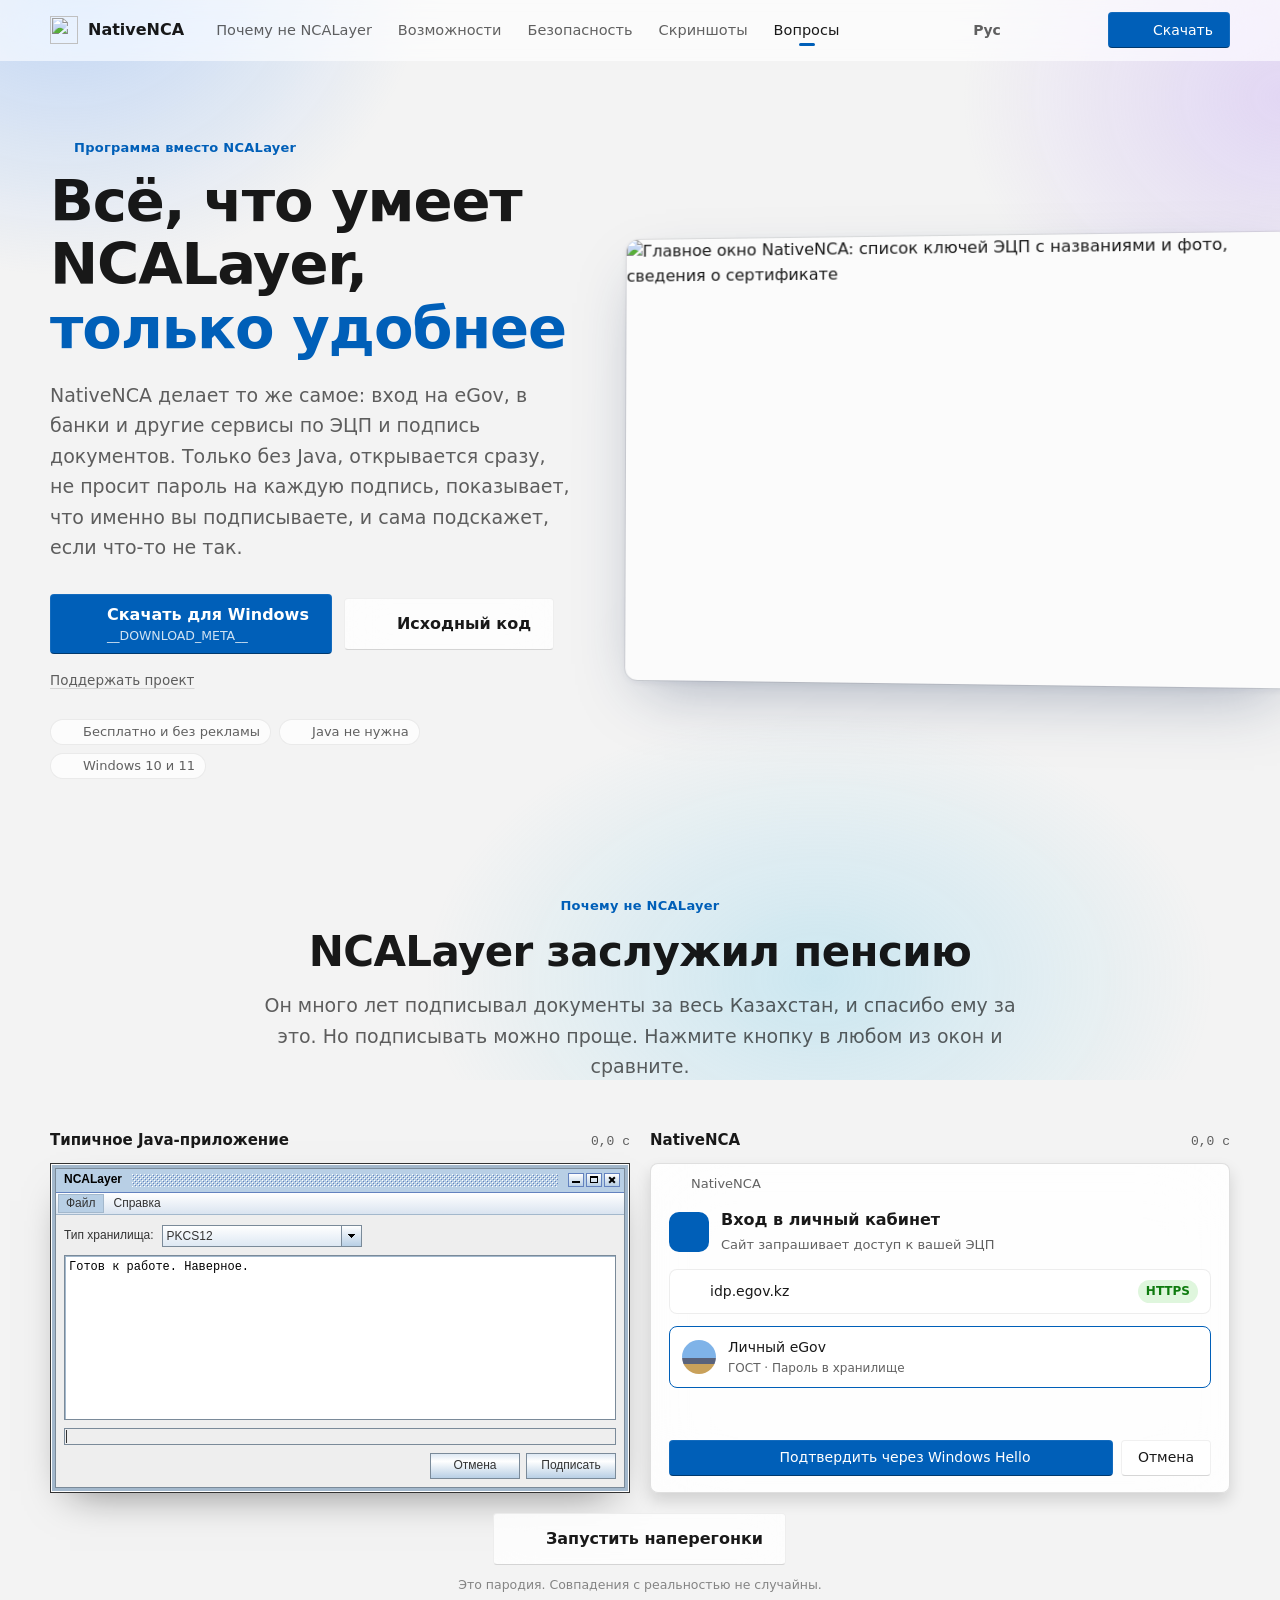
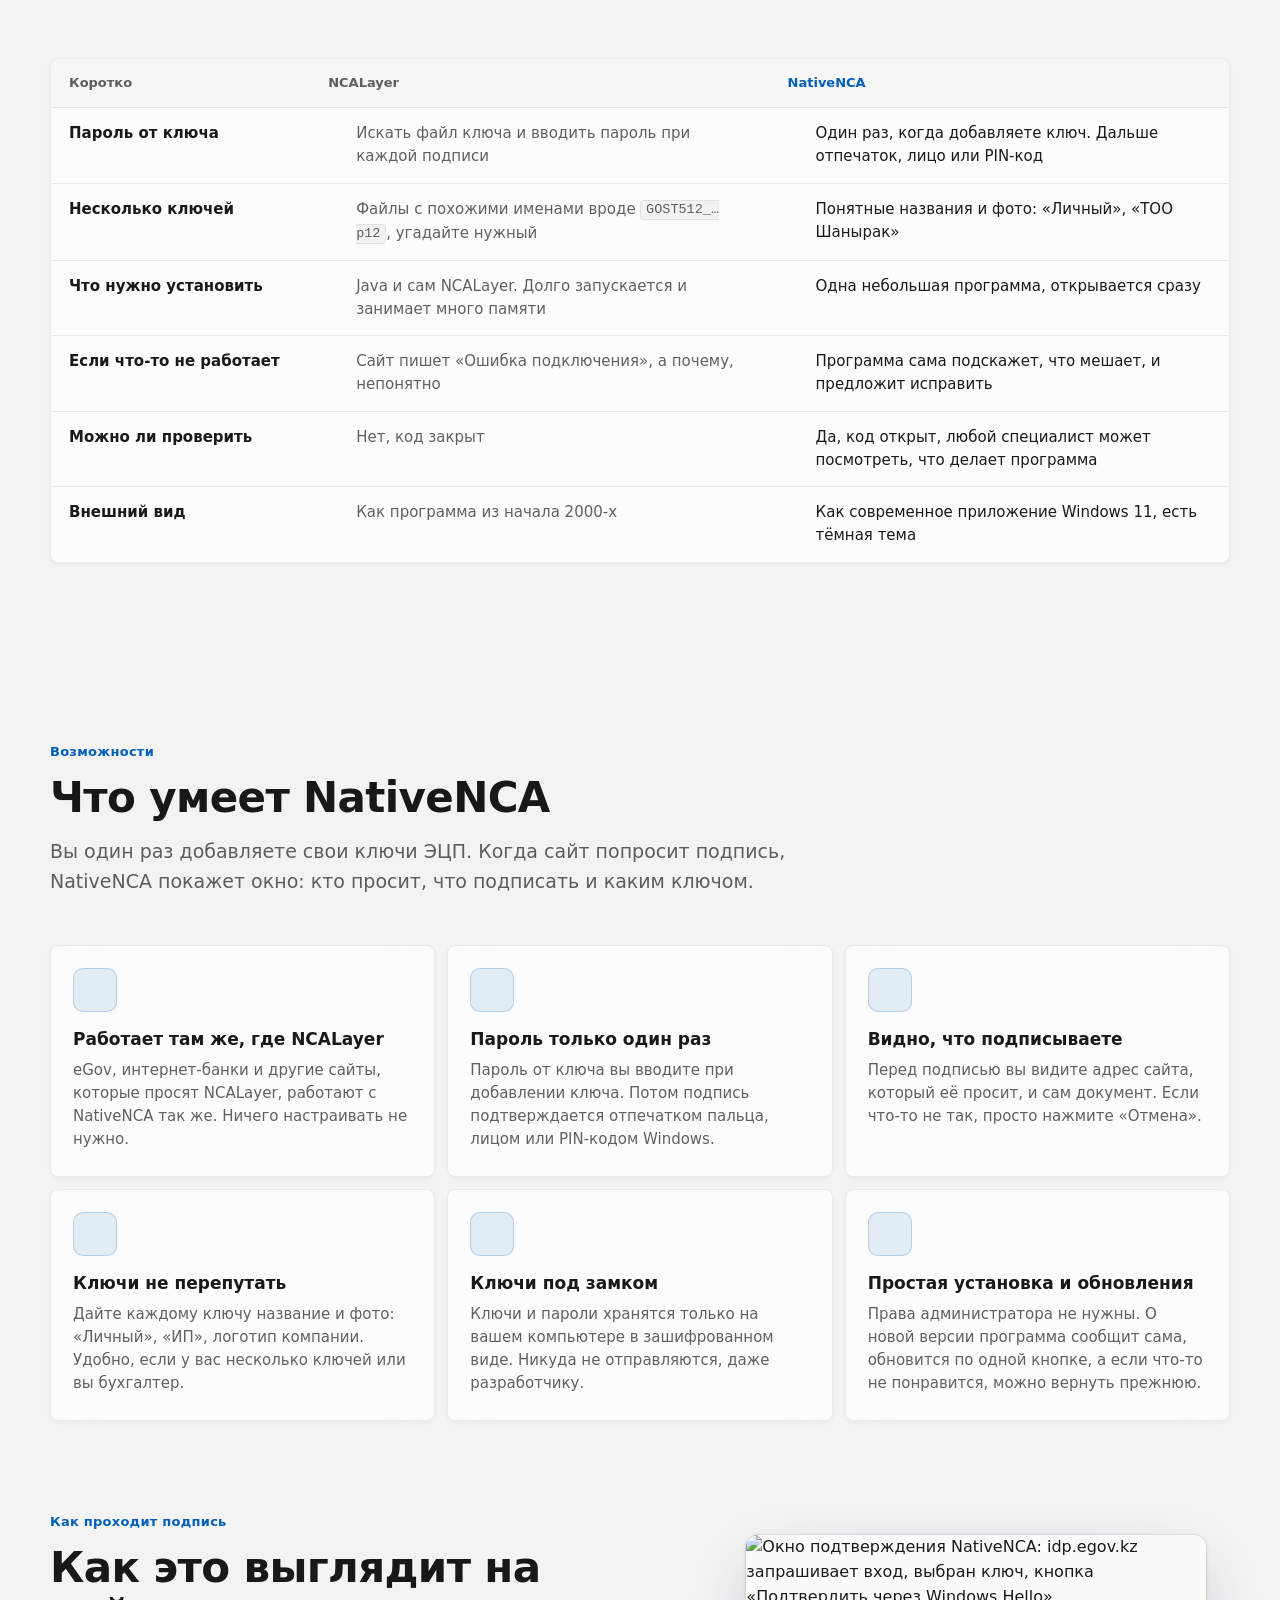
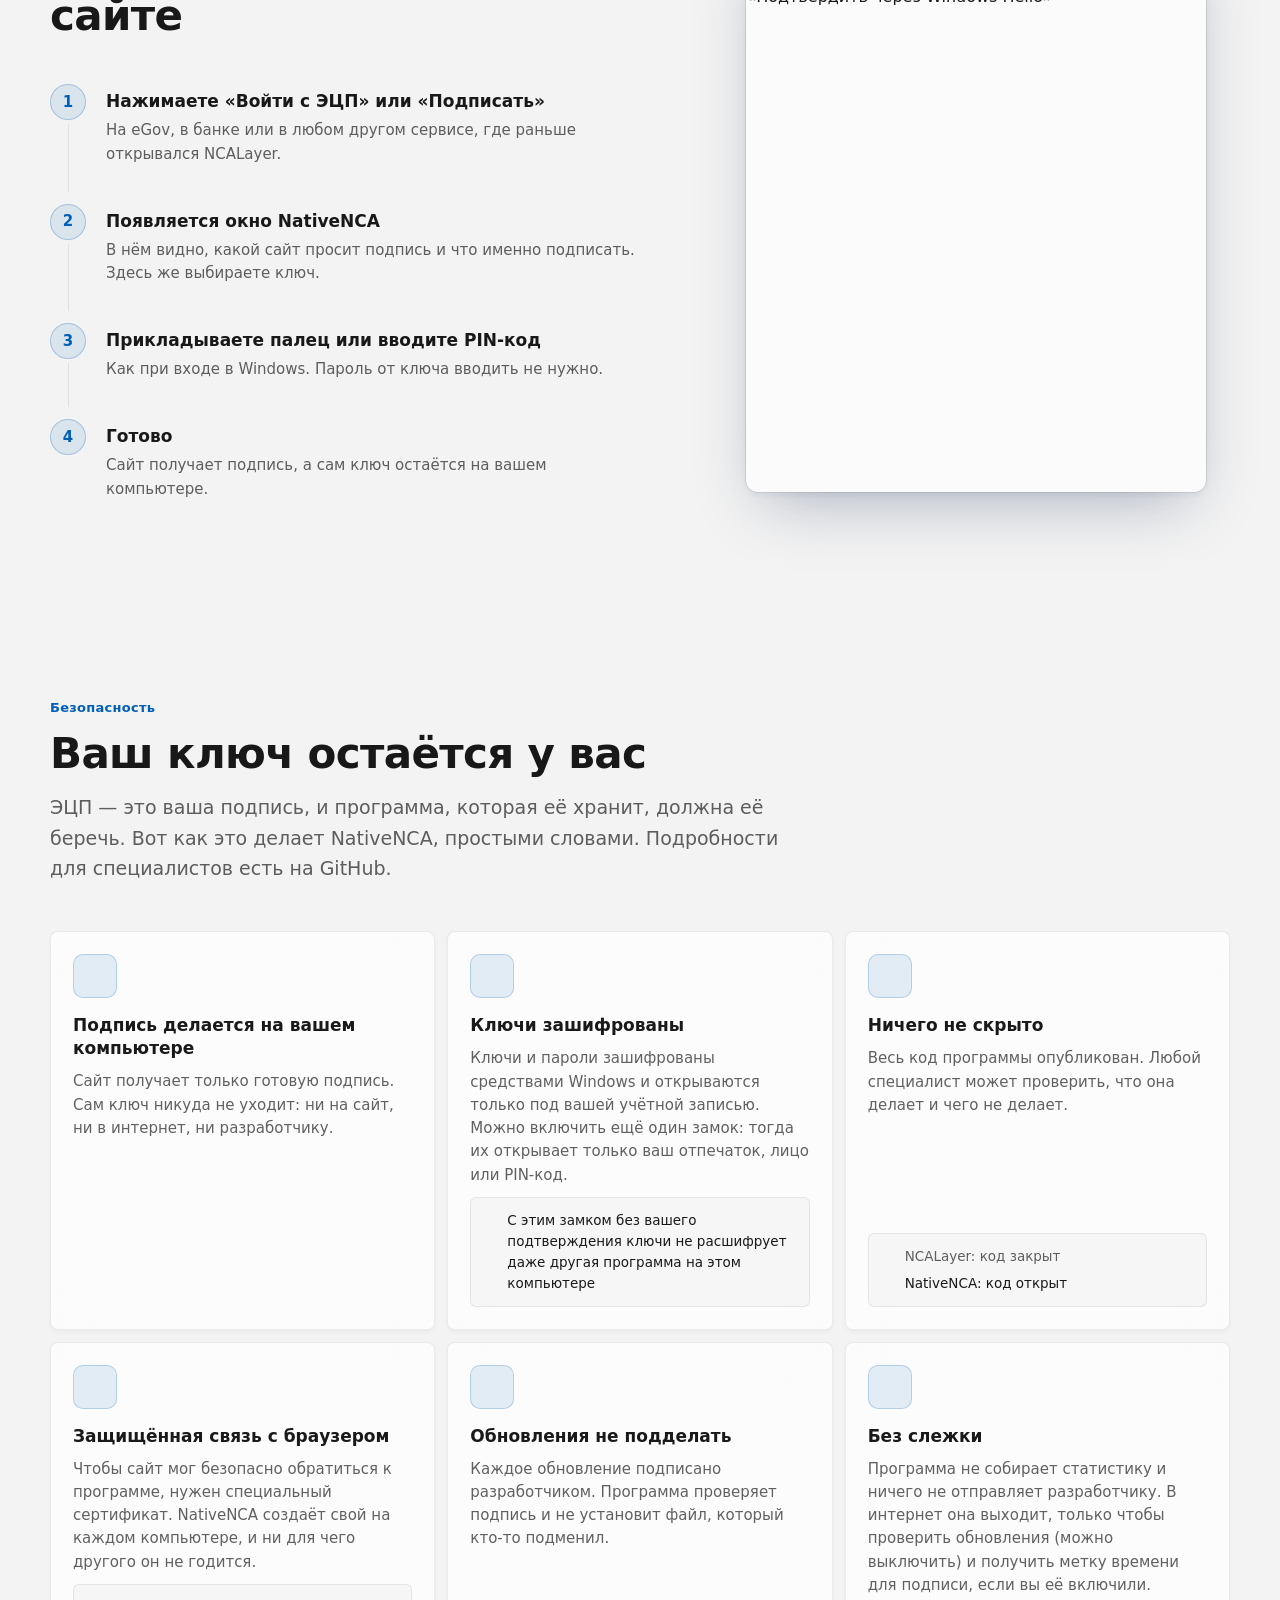
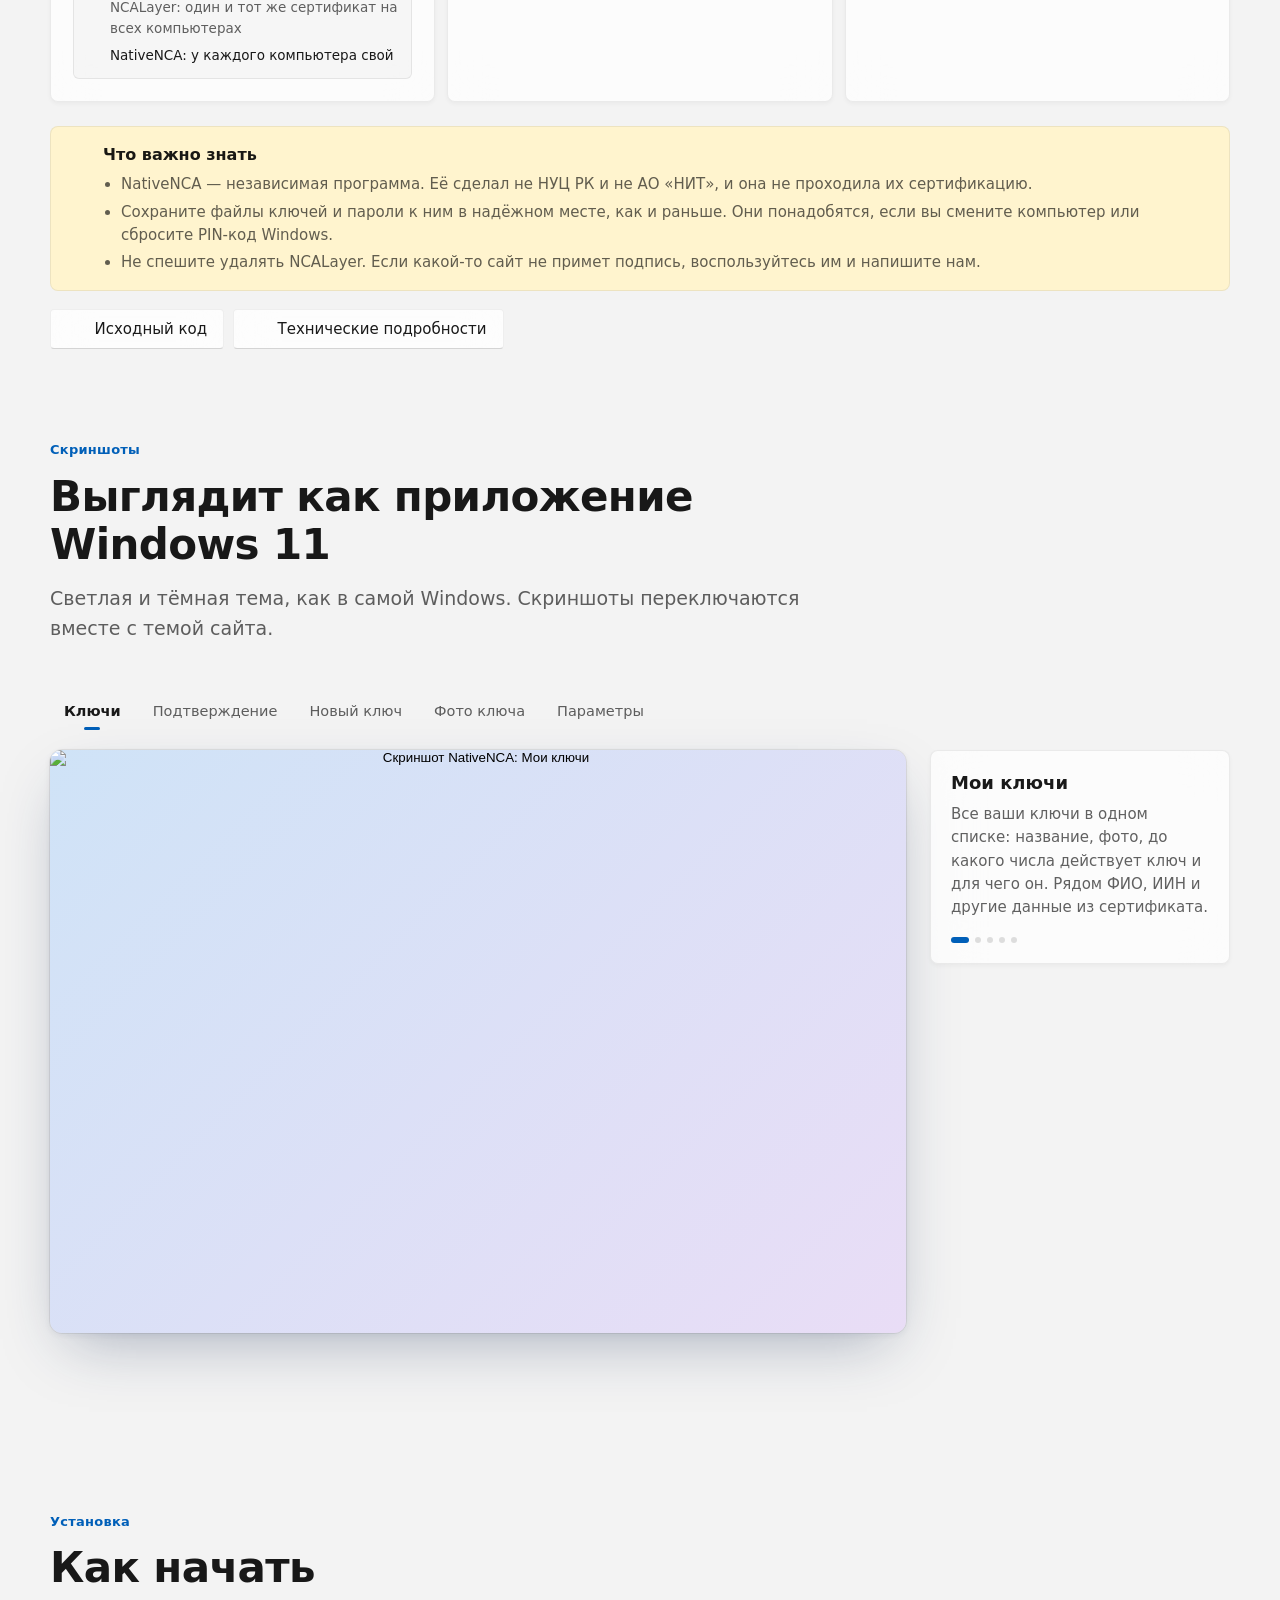
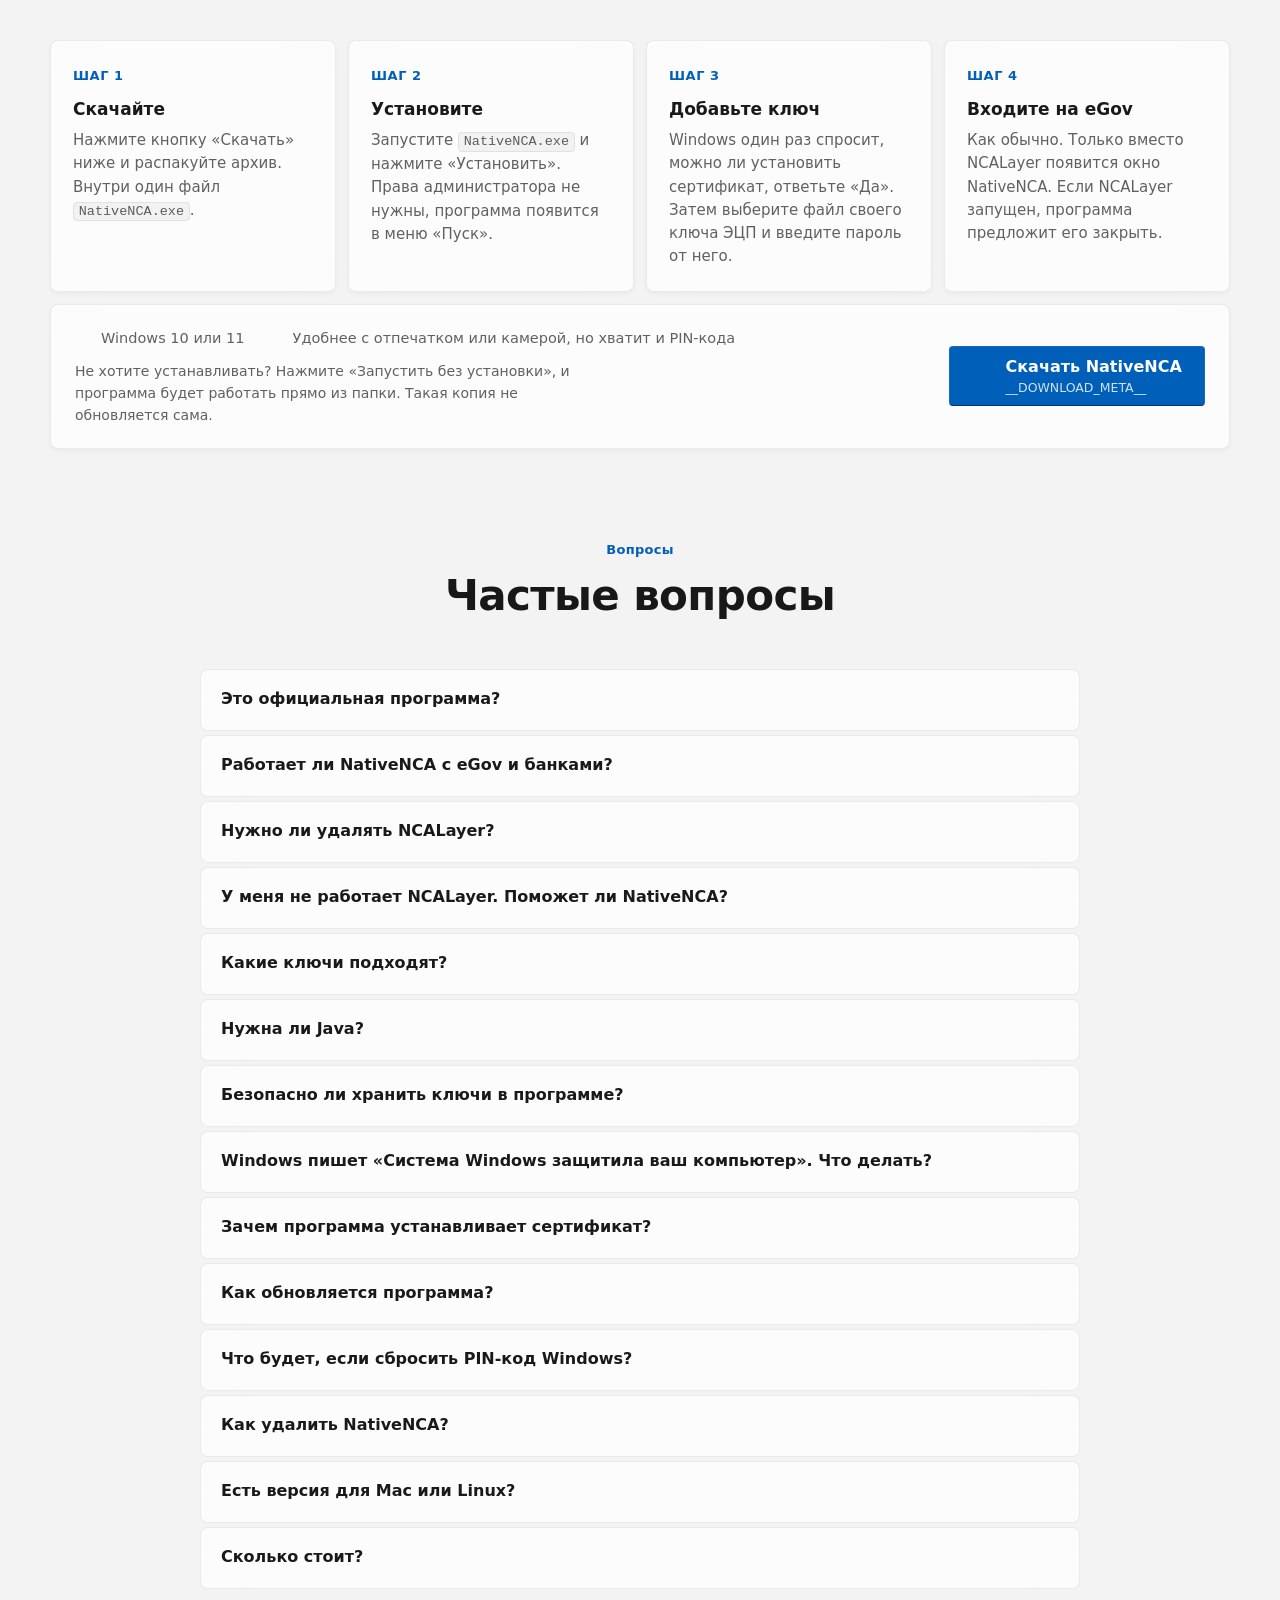
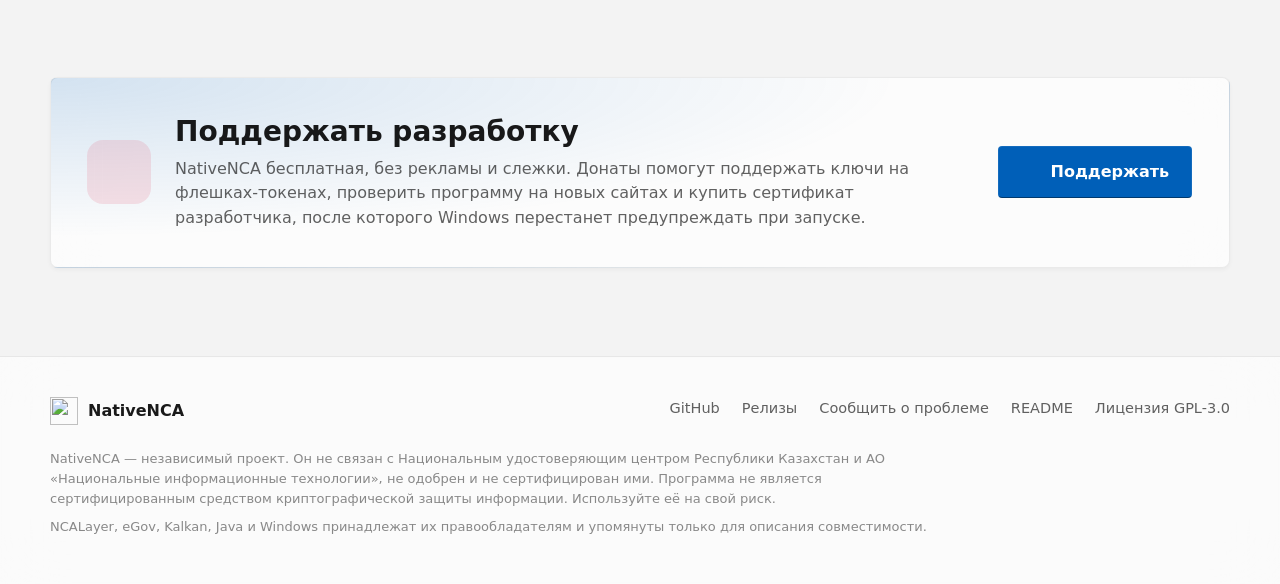
==== site/index.html @ ed151f68 "Site: change SEO title and descriptions" ====
<!doctype html>
<html lang="ru" data-root="" class="no-js">
<head>
<meta charset="utf-8">
<meta name="viewport" content="width=device-width, initial-scale=1">
<script>
// northbound oss hand-over: opened from oss.northbound.sh, the page starts black and plays the oss intro
// (https://oss.northbound.sh/intro.js, the same for every oss project); a direct visit gets none of it
(function () {
  var o = location.hostname === 'localhost' ? 'http://localhost:4330' : 'https://oss.northbound.sh';
  var r = document.referrer, d = document.documentElement;
  try { if ((r !== o + '/' && r !== o + '/ru/') || matchMedia('(prefers-reduced-motion: reduce)').matches) return; } catch (e) { return; }
  window.ossIntro = { product: 'NativeNCA', by: 'DonnerTechDev', line: 'Как NCALayer, только удобнее' };
  d.classList.add('oss-in');
  var s = document.createElement('script');
  s.src = o + '/intro.js'; s.async = true;
  s.onerror = function () { d.classList.remove('oss-in'); };
  document.head.appendChild(s);
  setTimeout(function () { if (!window.ossIntroStarted) d.classList.remove('oss-in'); }, 2500);
})();
</script>
<style>html.oss-in{background:#000;overflow:hidden}html.oss-in body{visibility:hidden}</style>
<title>NativeNCA — современная открытая альтернатива NCALayer</title>
<meta name="description" content="Приложение для цифровой подписи, написанное с нуля: современный интерфейс, скорость и зашифрованное хранилище ключей. Полная совместимость с протоколом NCALayer.">
<link rel="canonical" href="__SITE_URL__">
<link rel="alternate" hreflang="ru" href="__SITE_URL__">
<link rel="alternate" hreflang="en" href="__SITE_URL__en/">
<link rel="alternate" hreflang="kk" href="__SITE_URL__kk/">
<link rel="alternate" hreflang="x-default" href="__SITE_URL__">
<meta name="robots" content="index, follow, max-image-preview:large">
<meta name="theme-color" content="#f3f3f3" media="(prefers-color-scheme: light)">
<meta name="theme-color" content="#14171c" media="(prefers-color-scheme: dark)">
<meta name="color-scheme" content="light dark">
<meta name="application-name" content="NativeNCA">
<meta name="author" content="DonnerTechDev">

<meta property="og:type" content="website">
<meta property="og:site_name" content="NativeNCA">
<meta property="og:locale" content="ru_RU">
<meta property="og:locale:alternate" content="en_US">
<meta property="og:locale:alternate" content="kk_KZ">
<meta property="og:url" content="__SITE_URL__">
<meta property="og:title" content="NativeNCA — современная открытая альтернатива NCALayer">
<meta property="og:description" content="Приложение для цифровой подписи, написанное с нуля: современный интерфейс, скорость и зашифрованное хранилище ключей. Полная совместимость с протоколом NCALayer. Открытый код, GPL-3.0.">
<meta property="og:image" content="__SITE_URL__og.png">
<meta property="og:image:width" content="1200">
<meta property="og:image:height" content="630">
<meta property="og:image:alt" content="NativeNCA: хранилище ключей ЭЦП в стиле Windows 11">
<meta name="twitter:card" content="summary_large_image">

<link rel="icon" href="favicon.ico" sizes="any">
<link rel="icon" href="icon.png" type="image/png">
<link rel="apple-touch-icon" href="icon.png">
<link rel="preconnect" href="https://api.github.com" crossorigin>
<link rel="stylesheet" href="assets/site.css">

<script>
  // Theme before first paint: saved choice, otherwise the system one.
  (function () {
    var d = document.documentElement, t = null;
    try { t = localStorage.getItem("theme"); } catch (e) {}
    if (t !== "light" && t !== "dark") t = matchMedia("(prefers-color-scheme: dark)").matches ? "dark" : "light";
    d.setAttribute("data-theme", t);
    d.classList.remove("no-js");
  })();
</script>

<script type="application/ld+json">
{
  "@context": "https://schema.org",
  "@type": "SoftwareApplication",
  "name": "NativeNCA",
  "description": "Нативная замена NCALayer для Windows. Вход и подпись ЭЦП НУЦ РК на eGov, в интернет-банках и других казахстанских сервисах без Java, с Windows Hello и зашифрованным хранилищем ключей.",
  "url": "__SITE_URL__",
  "image": "__SITE_URL__og.png",
  "screenshot": "__SITE_URL__screenshots/ru/main-light.webp",
  "applicationCategory": "SecurityApplication",
  "operatingSystem": "Windows 10 2004+, Windows 11",
  "processorRequirements": "x64, ARM64",
  "inLanguage": "ru",
  "isAccessibleForFree": true,
  "license": "https://www.gnu.org/licenses/gpl-3.0.html",
  "offers": { "@type": "Offer", "price": "0", "priceCurrency": "KZT" },
  "downloadUrl": "https://github.com/northbound-oss/NativeNCA/releases",
  "sameAs": ["https://github.com/northbound-oss/NativeNCA"],
  "author": { "@type": "Organization", "name": "DonnerTechDev", "url": "https://github.com/DonnerTechDev" }
}
</script>
</head>
<body>
<!--ICONS-->
<a class="skip-link" href="#main">Перейти к содержимому</a>

<header class="appbar" id="appbar">
  <div class="wrap appbar-inner">
    <a class="brand" href="#top" aria-label="NativeNCA, наверх">
      <img src="icon.png" alt="" width="28" height="28">
      <span>NativeNCA</span>
    </a>
    <nav class="nav" aria-label="Разделы">
      <a href="#why">Почему не NCALayer</a>
      <a href="#features">Возможности</a>
      <a href="#security">Безопасность</a>
      <a href="#screenshots">Скриншоты</a>
      <a href="#faq">Вопросы</a>
    </nav>
    <div class="menu-anchor nav-menu">
      <button class="btn btn-subtle btn-icon" type="button" data-flyout="nav-flyout" aria-label="Разделы" title="Разделы" aria-expanded="false" aria-controls="nav-flyout">
        <svg class="icon" aria-hidden="true"><use href="#i-menu"/></svg>
      </button>
      <div class="flyout" id="nav-flyout" role="menu" hidden>
        <a role="menuitem" href="#why">Почему не NCALayer</a>
        <a role="menuitem" href="#features">Возможности</a>
        <a role="menuitem" href="#security">Безопасность</a>
        <a role="menuitem" href="#screenshots">Скриншоты</a>
        <a role="menuitem" href="#start">Установка</a>
        <a role="menuitem" href="#faq">Вопросы</a>
        <hr>
        <a role="menuitem" href="https://github.com/northbound-oss/NativeNCA"><svg class="icon" aria-hidden="true"><use href="#i-github"/></svg>GitHub</a>
        <a role="menuitem" href="#donate"><svg class="icon" aria-hidden="true"><use href="#i-heart"/></svg>Поддержать</a>
      </div>
    </div>
    <div class="menu-anchor">
      <button class="btn btn-subtle lang-btn" type="button" data-flyout="lang-flyout" aria-label="Язык сайта: русский" title="Язык" aria-expanded="false" aria-controls="lang-flyout">
        <svg class="icon" aria-hidden="true"><use href="#i-globe-small"/></svg><span>Рус</span>
      </button>
      <div class="flyout flyout-narrow" id="lang-flyout" role="menu" hidden>
        <a role="menuitemradio" aria-checked="true" lang="ru" hreflang="ru" href="./" data-lang-link>Русский<svg class="icon check" aria-hidden="true"><use href="#i-checkmark"/></svg></a>
        <a role="menuitemradio" aria-checked="false" lang="en" hreflang="en" href="en/" data-lang-link>English</a>
        <a role="menuitemradio" aria-checked="false" lang="kk" hreflang="kk" href="kk/" data-lang-link>Қазақша</a>
      </div>
    </div>
    <button class="btn btn-subtle btn-icon theme-toggle" type="button" id="theme-toggle" aria-label="Сменить тему" title="Сменить тему">
      <svg class="icon i-moon" aria-hidden="true"><use href="#i-moon"/></svg>
      <svg class="icon i-sun" aria-hidden="true"><use href="#i-sun"/></svg>
    </button>
    <a class="btn btn-subtle btn-icon hide-sm" href="https://github.com/northbound-oss/NativeNCA" aria-label="Исходный код на GitHub" title="GitHub">
      <svg class="icon" aria-hidden="true"><use href="#i-github"/></svg>
    </a>
    <a class="btn btn-accent appbar-dl" href="__DOWNLOAD_URL__" data-download aria-label="Скачать NativeNCA">
      <svg class="icon" aria-hidden="true"><use href="#i-download"/></svg>
      <span>Скачать</span>
    </a>
  </div>
</header>

<main id="main">

<!-- ============ HERO ============ -->
<section class="hero" id="top">
  <div class="wrap hero-grid">
    <div>
      <h1 class="hero-title">
        <span class="eyebrow"><svg class="icon" aria-hidden="true" style="width:16px;height:16px"><use href="#i-shield-keyhole"/></svg>Программа вместо NCALayer</span>
        <span class="display">Всё, что умеет NCALayer, <em>только удобнее</em></span>
      </h1>
      <p class="lead">NativeNCA делает то же самое: вход на eGov, в банки и другие сервисы по ЭЦП и подпись документов. Только без Java, открывается сразу, не просит пароль на каждую подпись, показывает, что именно вы подписываете, и сама подскажет, если что-то не так.</p>

      <div class="hero-actions">
        <a class="btn btn-accent btn-download" href="__DOWNLOAD_URL__" data-download data-download-main>
          <svg class="icon" aria-hidden="true"><use href="#i-download"/></svg>
          <span class="dl-text">
            <span class="dl-title">Скачать для Windows</span>
            <span class="dl-meta" data-dl-meta>__DOWNLOAD_META__</span>
          </span>
        </a>
        <a class="btn btn-lg" href="https://github.com/northbound-oss/NativeNCA">
          <svg class="icon" aria-hidden="true"><use href="#i-github"/></svg>
          Исходный код
        </a>
      </div>
      <div class="hero-sub">
        <span data-dl-alt hidden></span>
        <a href="#donate">Поддержать проект</a>
      </div>

      <div class="hero-facts">
        <span class="badge"><svg class="icon" aria-hidden="true"><use href="#i-check-fill"/></svg>Бесплатно и без рекламы</span>
        <span class="badge"><svg class="icon" aria-hidden="true"><use href="#i-check-fill"/></svg>Java не нужна</span>
        <span class="badge"><svg class="icon" aria-hidden="true"><use href="#i-check-fill"/></svg>Windows 10 и 11</span>
      </div>
    </div>

    <div class="hero-shot">
      <div class="shot">
        <img class="only-light" src="screenshots/ru/main-light.webp" width="1600" height="1090" alt="Главное окно NativeNCA: список ключей ЭЦП с названиями и фото, сведения о сертификате" fetchpriority="high">
        <img class="only-dark" src="screenshots/ru/main-dark.webp" width="1600" height="1090" alt="Главное окно NativeNCA в тёмной теме" loading="lazy">
      </div>
    </div>
  </div>
</section>

<!-- ============ WHY NOT NCALAYER ============ -->
<section class="section" id="why" style="padding-top: 24px">
  <div class="wrap">
    <div class="section-head center reveal">
      <p class="eyebrow">Почему не NCALayer</p>
      <h2 class="title-lg">NCALayer заслужил пенсию</h2>
      <p class="lead">Он много лет подписывал документы за весь Казахстан, и спасибо ему за это. Но подписывать можно проще. Нажмите кнопку в любом из окон и сравните.</p>
    </div>

    <div class="versus reveal">
      <div class="versus-col">
        <div class="versus-label"><strong>Типичное Java-приложение</strong><span class="timer" id="t-old">0,0 с</span></div>
        <div class="retro" role="group" aria-label="Пародия на NCALayer">
          <div class="retro-title">
            <span class="retro-title-text">NCALayer</span>
            <span class="retro-bumps" aria-hidden="true"></span>
            <span class="retro-title-btns" aria-hidden="true"><span class="min"></span><span class="max"></span><span class="close"></span></span>
          </div>
          <div class="retro-menu" aria-hidden="true"><span>Файл</span><span>Справка</span></div>
          <div class="retro-body">
            <div class="retro-row" aria-hidden="true"><span>Тип хранилища:</span><span class="retro-combo">PKCS12</span></div>
            <div class="retro-field" id="old-log" aria-live="polite">Готов к работе. Наверное.</div>
            <div class="retro-progress" aria-hidden="true"><i id="old-bar"></i></div>
            <div class="retro-actions">
              <button class="retro-btn" type="button" tabindex="-1" aria-hidden="true">Отмена</button>
              <button class="retro-btn" type="button" id="old-run">Подписать</button>
            </div>
          </div>
        </div>
      </div>

      <div class="versus-col">
        <div class="versus-label"><strong>NativeNCA</strong><span class="timer" id="t-new">0,0 с</span></div>
        <div class="fluent-win" id="new-win" data-state="idle" role="group" aria-label="Окно подтверждения NativeNCA">
          <div class="fluent-win-title"><svg class="icon" aria-hidden="true"><use href="#i-shield-keyhole"/></svg>NativeNCA</div>
          <div class="fluent-win-body">
            <div class="fw-form">
              <div class="fw-head">
                <span class="icon-tile"><svg class="icon" aria-hidden="true"><use href="#i-person-key"/></svg></span>
                <div><b>Вход в личный кабинет</b><span>Сайт запрашивает доступ к вашей ЭЦП</span></div>
              </div>
              <div class="fw-origin"><svg class="icon" aria-hidden="true"><use href="#i-lock"/></svg>idp.egov.kz<span class="pill">HTTPS</span></div>
              <div class="fw-key"><span class="fw-avatar" aria-hidden="true"></span><div>Личный eGov<small>ГОСТ · Пароль в хранилище</small></div></div>
              <div class="fw-actions">
                <button class="btn btn-accent" type="button" id="new-run"><svg class="icon" aria-hidden="true"><use href="#i-fingerprint"/></svg>Подтвердить через Windows Hello</button>
                <button class="btn" type="button" tabindex="-1" aria-hidden="true">Отмена</button>
              </div>
            </div>
            <div class="fw-state fw-hello" aria-live="polite"><svg class="icon" aria-hidden="true"><use href="#i-fingerprint"/></svg>Windows Hello: приложите палец</div>
            <div class="fw-state fw-done" aria-live="polite"><svg class="icon" aria-hidden="true"><use href="#i-check-fill"/></svg><b>Подписано</b><span class="caption">Ключ остался на компьютере, пароль вводить не пришлось.</span><button class="btn btn-subtle" type="button" id="new-reset" style="--h:32px;font-size:14px">Ещё раз</button></div>
          </div>
        </div>
      </div>
    </div>
    <div class="versus-run reveal"><button class="btn btn-lg" type="button" id="race">
      <svg class="icon" aria-hidden="true"><use href="#i-flash"/></svg>Запустить наперегонки</button></div>
    <p class="parody-note">Это пародия. Совпадения с реальностью не случайны.</p>

    <div class="card compare reveal">
      <table>
        <caption class="visually-hidden">Сравнение NCALayer и NativeNCA</caption>
        <thead><tr><th scope="col">Коротко</th><th scope="col">NCALayer</th><th scope="col">NativeNCA</th></tr></thead>
        <tbody>
          <tr><th scope="row">Пароль от ключа</th>
            <td class="bad" data-label="NCALayer"><span class="cell"><svg class="icon" aria-hidden="true"><use href="#i-dismiss-circle"/></svg>Искать файл ключа и вводить пароль при каждой подписи</span></td>
            <td class="good" data-label="NativeNCA"><span class="cell"><svg class="icon" aria-hidden="true"><use href="#i-check"/></svg>Один раз, когда добавляете ключ. Дальше отпечаток, лицо или PIN-код</span></td></tr>
          <tr><th scope="row">Несколько ключей</th>
            <td class="bad" data-label="NCALayer"><span class="cell"><svg class="icon" aria-hidden="true"><use href="#i-dismiss-circle"/></svg>Файлы с похожими именами вроде <code>GOST512_…p12</code>, угадайте нужный</span></td>
            <td class="good" data-label="NativeNCA"><span class="cell"><svg class="icon" aria-hidden="true"><use href="#i-check"/></svg>Понятные названия и фото: «Личный», «ТОО Шанырак»</span></td></tr>
          <tr><th scope="row">Что нужно установить</th>
            <td class="bad" data-label="NCALayer"><span class="cell"><svg class="icon" aria-hidden="true"><use href="#i-dismiss-circle"/></svg>Java и сам NCALayer. Долго запускается и занимает много памяти</span></td>
            <td class="good" data-label="NativeNCA"><span class="cell"><svg class="icon" aria-hidden="true"><use href="#i-check"/></svg>Одна небольшая программа, открывается сразу</span></td></tr>
          <tr><th scope="row">Если что-то не работает</th>
            <td class="bad" data-label="NCALayer"><span class="cell"><svg class="icon" aria-hidden="true"><use href="#i-dismiss-circle"/></svg>Сайт пишет «Ошибка подключения», а почему, непонятно</span></td>
            <td class="good" data-label="NativeNCA"><span class="cell"><svg class="icon" aria-hidden="true"><use href="#i-check"/></svg>Программа сама подскажет, что мешает, и предложит исправить</span></td></tr>
          <tr><th scope="row">Можно ли проверить</th>
            <td class="bad" data-label="NCALayer"><span class="cell"><svg class="icon" aria-hidden="true"><use href="#i-dismiss-circle"/></svg>Нет, код закрыт</span></td>
            <td class="good" data-label="NativeNCA"><span class="cell"><svg class="icon" aria-hidden="true"><use href="#i-check"/></svg>Да, код открыт, любой специалист может посмотреть, что делает программа</span></td></tr>
          <tr><th scope="row">Внешний вид</th>
            <td class="bad" data-label="NCALayer"><span class="cell"><svg class="icon" aria-hidden="true"><use href="#i-dismiss-circle"/></svg>Как программа из начала 2000-х</span></td>
            <td class="good" data-label="NativeNCA"><span class="cell"><svg class="icon" aria-hidden="true"><use href="#i-check"/></svg>Как современное приложение Windows 11, есть тёмная тема</span></td></tr>
        </tbody>
      </table>
    </div>
  </div>
</section>

<!-- ============ FEATURES ============ -->
<section class="section" id="features">
  <div class="wrap">
    <div class="section-head reveal">
      <p class="eyebrow">Возможности</p>
      <h2 class="title-lg">Что умеет NativeNCA</h2>
      <p class="lead">Вы один раз добавляете свои ключи ЭЦП. Когда сайт попросит подпись, NativeNCA покажет окно: кто просит, что подписать и каким ключом.</p>
    </div>
    <div class="grid grid-3 features">
      <article class="card feature reveal">
        <span class="icon-tile"><svg class="icon" aria-hidden="true"><use href="#i-plug"/></svg></span>
        <h3>Работает там же, где NCALayer</h3>
        <p>eGov, интернет-банки и другие сайты, которые просят NCALayer, работают с NativeNCA так же. Ничего настраивать не нужно.</p>
      </article>
      <article class="card feature reveal">
        <span class="icon-tile"><svg class="icon" aria-hidden="true"><use href="#i-fingerprint"/></svg></span>
        <h3>Пароль только один раз</h3>
        <p>Пароль от ключа вы вводите при добавлении ключа. Потом подпись подтверждается отпечатком пальца, лицом или PIN-кодом Windows.</p>
      </article>
      <article class="card feature reveal">
        <span class="icon-tile"><svg class="icon" aria-hidden="true"><use href="#i-eye"/></svg></span>
        <h3>Видно, что подписываете</h3>
        <p>Перед подписью вы видите адрес сайта, который её просит, и сам документ. Если что-то не так, просто нажмите «Отмена».</p>
      </article>
      <article class="card feature reveal">
        <span class="icon-tile"><svg class="icon" aria-hidden="true"><use href="#i-image"/></svg></span>
        <h3>Ключи не перепутать</h3>
        <p>Дайте каждому ключу название и фото: «Личный», «ИП», логотип компании. Удобно, если у вас несколько ключей или вы бухгалтер.</p>
      </article>
      <article class="card feature reveal">
        <span class="icon-tile"><svg class="icon" aria-hidden="true"><use href="#i-keys"/></svg></span>
        <h3>Ключи под замком</h3>
        <p>Ключи и пароли хранятся только на вашем компьютере в зашифрованном виде. Никуда не отправляются, даже разработчику.</p>
      </article>
      <article class="card feature reveal">
        <span class="icon-tile"><svg class="icon" aria-hidden="true"><use href="#i-sync"/></svg></span>
        <h3>Простая установка и обновления</h3>
        <p>Права администратора не нужны. О новой версии программа сообщит сама, обновится по одной кнопке, а если что-то не понравится, можно вернуть прежнюю.</p>
      </article>
    </div>
  </div>
</section>

<!-- ============ HOW IT WORKS ============ -->
<section class="section" id="how" style="padding-top: 0">
  <div class="wrap how">
    <div class="reveal">
      <p class="eyebrow">Как проходит подпись</p>
      <h2 class="title-lg">Как это выглядит на сайте</h2>
      <ol class="steps" style="margin-top: 28px">
        <li><div><h3>Нажимаете «Войти с ЭЦП» или «Подписать»</h3><p>На eGov, в банке или в любом другом сервисе, где раньше открывался NCALayer.</p></div></li>
        <li><div><h3>Появляется окно NativeNCA</h3><p>В нём видно, какой сайт просит подпись и что именно подписать. Здесь же выбираете ключ.</p></div></li>
        <li><div><h3>Прикладываете палец или вводите PIN-код</h3><p>Как при входе в Windows. Пароль от ключа вводить не нужно.</p></div></li>
        <li><div><h3>Готово</h3><p>Сайт получает подпись, а сам ключ остаётся на вашем компьютере.</p></div></li>
      </ol>
    </div>
    <div class="how-shot reveal">
      <div class="shot">
        <img class="only-light" src="screenshots/ru/overlay-light.webp" width="900" height="1089" alt="Окно подтверждения NativeNCA: idp.egov.kz запрашивает вход, выбран ключ, кнопка «Подтвердить через Windows Hello»" loading="lazy">
        <img class="only-dark" src="screenshots/ru/overlay-dark.webp" width="900" height="1089" alt="Окно подтверждения NativeNCA в тёмной теме" loading="lazy">
      </div>
    </div>
  </div>
</section>

<!-- ============ SECURITY ============ -->
<section class="section" id="security">
  <div class="wrap">
    <div class="section-head reveal">
      <p class="eyebrow">Безопасность</p>
      <h2 class="title-lg">Ваш ключ остаётся у вас</h2>
      <p class="lead">ЭЦП — это ваша подпись, и программа, которая её хранит, должна её беречь. Вот как это делает NativeNCA, простыми словами. Подробности для специалистов есть на GitHub.</p>
    </div>

    <div class="grid grid-3">
      <article class="card sec-card reveal">
        <span class="icon-tile"><svg class="icon" aria-hidden="true"><use href="#i-server"/></svg></span>
        <h3>Подпись делается на вашем компьютере</h3>
        <p>Сайт получает только готовую подпись. Сам ключ никуда не уходит: ни на сайт, ни в интернет, ни разработчику.</p>
      </article>
      <article class="card sec-card reveal">
        <span class="icon-tile"><svg class="icon" aria-hidden="true"><use href="#i-shield-keyhole"/></svg></span>
        <h3>Ключи зашифрованы</h3>
        <p>Ключи и пароли зашифрованы средствами Windows и открываются только под вашей учётной записью. Можно включить ещё один замок: тогда их открывает только ваш отпечаток, лицо или PIN-код.</p>
        <div class="vs">
          <div class="good"><svg class="icon" aria-hidden="true"><use href="#i-check"/></svg>С этим замком без вашего подтверждения ключи не расшифрует даже другая программа на этом компьютере</div>
        </div>
      </article>
      <article class="card sec-card reveal">
        <span class="icon-tile"><svg class="icon" aria-hidden="true"><use href="#i-code"/></svg></span>
        <h3>Ничего не скрыто</h3>
        <p>Весь код программы опубликован. Любой специалист может проверить, что она делает и чего не делает.</p>
        <div class="vs">
          <div class="bad"><svg class="icon" aria-hidden="true"><use href="#i-dismiss-circle"/></svg>NCALayer: код закрыт</div>
          <div class="good"><svg class="icon" aria-hidden="true"><use href="#i-check"/></svg>NativeNCA: код открыт</div>
        </div>
      </article>
      <article class="card sec-card reveal">
        <span class="icon-tile"><svg class="icon" aria-hidden="true"><use href="#i-certificate"/></svg></span>
        <h3>Защищённая связь с браузером</h3>
        <p>Чтобы сайт мог безопасно обратиться к программе, нужен специальный сертификат. NativeNCA создаёт свой на каждом компьютере, и ни для чего другого он не годится.</p>
        <div class="vs">
          <div class="bad"><svg class="icon" aria-hidden="true"><use href="#i-dismiss-circle"/></svg>NCALayer: один и тот же сертификат на всех компьютерах</div>
          <div class="good"><svg class="icon" aria-hidden="true"><use href="#i-check"/></svg>NativeNCA: у каждого компьютера свой</div>
        </div>
      </article>
      <article class="card sec-card reveal">
        <span class="icon-tile"><svg class="icon" aria-hidden="true"><use href="#i-sync"/></svg></span>
        <h3>Обновления не подделать</h3>
        <p>Каждое обновление подписано разработчиком. Программа проверяет подпись и не установит файл, который кто-то подменил.</p>
      </article>
      <article class="card sec-card reveal">
        <span class="icon-tile"><svg class="icon" aria-hidden="true"><use href="#i-cloud-off"/></svg></span>
        <h3>Без слежки</h3>
        <p>Программа не собирает статистику и ничего не отправляет разработчику. В интернет она выходит, только чтобы проверить обновления (можно выключить) и получить метку времени для подписи, если вы её включили.</p>
      </article>
    </div>

    <div class="infobar reveal" role="note">
      <svg class="icon" aria-hidden="true"><use href="#i-warning"/></svg>
      <div>
        <b>Что важно знать</b>
        <ul>
          <li>NativeNCA — независимая программа. Её сделал не НУЦ РК и не АО «НИТ», и она не проходила их сертификацию.</li>
          <li>Сохраните файлы ключей и пароли к ним в надёжном месте, как и раньше. Они понадобятся, если вы смените компьютер или сбросите PIN-код Windows.</li>
          <li>Не спешите удалять NCALayer. Если какой-то сайт не примет подпись, воспользуйтесь им и напишите нам.</li>
        </ul>
      </div>
    </div>

    <div class="verify reveal">
      <a class="btn" href="https://github.com/northbound-oss/NativeNCA"><svg class="icon" aria-hidden="true"><use href="#i-github"/></svg>Исходный код</a>
      <a class="btn" href="https://github.com/northbound-oss/NativeNCA/blob/main/README.ru.md#как-это-работает"><svg class="icon" aria-hidden="true"><use href="#i-open"/></svg>Технические подробности</a>
    </div>
  </div>
</section>

<!-- ============ SCREENSHOTS ============ -->
<section class="section" id="screenshots" style="padding-top: 0">
  <div class="wrap">
    <div class="section-head reveal">
      <p class="eyebrow">Скриншоты</p>
      <h2 class="title-lg">Выглядит как приложение Windows 11</h2>
      <p class="lead">Светлая и тёмная тема, как в самой Windows. Скриншоты переключаются вместе с темой сайта.</p>
    </div>

    <div class="selector reveal" role="tablist" aria-label="Скриншоты" id="shots-tabs">
      <button role="tab" type="button" aria-selected="true" data-shot="main" data-title="Мои ключи" data-text="Все ваши ключи в одном списке: название, фото, до какого числа действует ключ и для чего он. Рядом ФИО, ИИН и другие данные из сертификата.">Ключи</button>
      <button role="tab" type="button" aria-selected="false" data-shot="overlay" data-portrait data-title="Подтверждение подписи" data-text="Это окно появляется вместо NCALayer: какой сайт просит подпись, что подписать и каким ключом. Подтверждаете отпечатком, лицом или PIN-кодом.">Подтверждение</button>
      <button role="tab" type="button" aria-selected="false" data-shot="add-key" data-title="Новый ключ" data-text="Выберите файл ключа, который вы получили в ЦОНе или на eGov, введите пароль и придумайте название. Пароль программа запомнит, больше вводить его не придётся.">Новый ключ</button>
      <button role="tab" type="button" aria-selected="false" data-shot="avatar-crop" data-title="Фото ключа" data-text="По фото или логотипу компании нужный ключ сразу видно и в списке, и в окне подписи.">Фото ключа</button>
      <button role="tab" type="button" aria-selected="false" data-shot="settings" data-title="Параметры" data-text="Как часто спрашивать подтверждение, дополнительная защита ключей, запуск вместе с Windows и обновления. Изменения применяются сразу.">Параметры</button>
    </div>

    <div class="gallery reveal">
      <div class="gallery-stage" role="tabpanel" id="shots-panel">
        <button class="shot" type="button" id="shot-open" aria-label="Открыть скриншот крупно">
          <img class="only-light" id="shot-light" src="screenshots/ru/main-light.webp" width="1600" height="1090" alt="Скриншот NativeNCA: Мои ключи" loading="lazy">
          <img class="only-dark" id="shot-dark" src="screenshots/ru/main-dark.webp" width="1600" height="1090" alt="Скриншот NativeNCA: Мои ключи, тёмная тема" loading="lazy">
        </button>
        <button class="btn btn-icon flip-btn prev" type="button" id="shot-prev" aria-label="Предыдущий скриншот"><svg class="icon" aria-hidden="true"><use href="#i-chevron-left"/></svg></button>
        <button class="btn btn-icon flip-btn next" type="button" id="shot-next" aria-label="Следующий скриншот"><svg class="icon" aria-hidden="true"><use href="#i-chevron-right"/></svg></button>
      </div>
      <div class="card gallery-caption">
        <h3 id="shot-title">Мои ключи</h3>
        <p id="shot-text">Все ваши ключи в одном списке: название, фото, до какого числа действует ключ и для чего он. Рядом ФИО, ИИН и другие данные из сертификата.</p>
        <div class="pips" id="shot-pips" aria-hidden="true"><span class="on"></span><span></span><span></span><span></span><span></span></div>
      </div>
    </div>
  </div>
</section>

<!-- ============ GET STARTED ============ -->
<section class="section" id="start">
  <div class="wrap">
    <div class="section-head reveal">
      <p class="eyebrow">Установка</p>
      <h2 class="title-lg">Как начать</h2>
    </div>
    <div class="start-grid">
      <div class="card start-step reveal"><span class="num">ШАГ 1</span><h3>Скачайте</h3><p>Нажмите кнопку «Скачать» ниже и распакуйте архив. Внутри один файл <code>NativeNCA.exe</code>.</p></div>
      <div class="card start-step reveal"><span class="num">ШАГ 2</span><h3>Установите</h3><p>Запустите <code>NativeNCA.exe</code> и нажмите «Установить». Права администратора не нужны, программа появится в меню «Пуск».</p></div>
      <div class="card start-step reveal"><span class="num">ШАГ 3</span><h3>Добавьте ключ</h3><p>Windows один раз спросит, можно ли установить сертификат, ответьте «Да». Затем выберите файл своего ключа ЭЦП и введите пароль от него.</p></div>
      <div class="card start-step reveal"><span class="num">ШАГ 4</span><h3>Входите на eGov</h3><p>Как обычно. Только вместо NCALayer появится окно NativeNCA. Если NCALayer запущен, программа предложит его закрыть.</p></div>
    </div>
    <div class="card start-cta reveal">
      <div>
        <div class="reqs">
          <span><svg class="icon" aria-hidden="true"><use href="#i-laptop"/></svg>Windows 10 или 11</span>
          <span><svg class="icon" aria-hidden="true"><use href="#i-fingerprint"/></svg>Удобнее с отпечатком или камерой, но хватит и PIN-кода</span>
        </div>
        <p class="start-note">Не хотите устанавливать? Нажмите «Запустить без установки», и программа будет работать прямо из папки. Такая копия не обновляется сама.</p>
        <div class="dl-alt" data-dl-alt hidden></div>
      </div>
      <a class="btn btn-accent btn-download" href="__DOWNLOAD_URL__" data-download>
        <svg class="icon" aria-hidden="true"><use href="#i-download"/></svg>
        <span class="dl-text">
          <span class="dl-title">Скачать NativeNCA</span>
          <span class="dl-meta" data-dl-meta>__DOWNLOAD_META__</span>
        </span>
      </a>
    </div>
  </div>
</section>

<!-- ============ FAQ ============ -->
<section class="section" id="faq" style="padding-top: 0">
  <div class="wrap">
    <div class="section-head center reveal">
      <p class="eyebrow">Вопросы</p>
      <h2 class="title-lg">Частые вопросы</h2>
    </div>
    <div class="faq reveal" id="faq-list">
      <details class="expander">
        <summary>Это официальная программа?<span class="chev"><svg class="icon" aria-hidden="true"><use href="#i-chevron"/></svg></span></summary>
        <div class="exp-body"><p>Нет. NativeNCA сделал независимый разработчик, не НУЦ РК и не АО «Национальные информационные технологии», и их сертификацию программа не проходила. Сайты разницы не замечают: они общаются с NativeNCA так же, как с NCALayer, а подпись получается вашим собственным ключом ЭЦП.</p></div>
      </details>
      <details class="expander">
        <summary>Работает ли NativeNCA с eGov и банками?<span class="chev"><svg class="icon" aria-hidden="true"><use href="#i-chevron"/></svg></span></summary>
        <div class="exp-body"><p>Да. Вход по ЭЦП и подпись документов работают так же, как с NCALayer. Если какой-то сайт всё же не принял подпись, напишите нам на <a href="https://github.com/northbound-oss/NativeNCA/issues">GitHub</a> и пока воспользуйтесь NCALayer.</p></div>
      </details>
      <details class="expander">
        <summary>Нужно ли удалять NCALayer?<span class="chev"><svg class="icon" aria-hidden="true"><use href="#i-chevron"/></svg></span></summary>
        <div class="exp-body"><p>Нет, пусть остаётся. Но работать одновременно они не могут, поэтому NativeNCA предложит закрыть NCALayer и не запускать его вместе с Windows. Вернуть NCALayer можно в любой момент.</p></div>
      </details>
      <details class="expander">
        <summary>У меня не работает NCALayer. Поможет ли NativeNCA?<span class="chev"><svg class="icon" aria-hidden="true"><use href="#i-chevron"/></svg></span></summary>
        <div class="exp-body"><p>Скорее всего, да, если дело в самом NCALayer: в Java, сертификате или в том, что он завис. NativeNCA обходится без Java и сама подсказывает, что мешает ей работать.</p><p>Но если сайт не может достучаться до программы из-за блокировщика рекламы (например, uBlock Origin), то он мешает и NativeNCA. Добавьте eGov или сайт банка в исключения блокировщика.</p></div>
      </details>
      <details class="expander">
        <summary>Какие ключи подходят?<span class="chev"><svg class="icon" aria-hidden="true"><use href="#i-chevron"/></svg></span></summary>
        <div class="exp-body"><p>Обычные ключи ЭЦП НУЦ РК в виде файлов, те, что вы получаете на eGov или в ЦОНе (файлы с расширением <code>.p12</code>). Подходят ключи физических лиц, ИП и сотрудников организаций.</p><p>Пока не поддерживаются ключи на флешках-токенах (Kaztoken, eToken, JaCarta) и на удостоверении личности.</p></div>
      </details>
      <details class="expander">
        <summary>Нужна ли Java?<span class="chev"><svg class="icon" aria-hidden="true"><use href="#i-chevron"/></svg></span></summary>
        <div class="exp-body"><p>Нет. Всё нужное уже внутри одного файла программы, больше ничего ставить не надо.</p></div>
      </details>
      <details class="expander">
        <summary>Безопасно ли хранить ключи в программе?<span class="chev"><svg class="icon" aria-hidden="true"><use href="#i-chevron"/></svg></span></summary>
        <div class="exp-body"><p>Ключи и пароли хранятся только на вашем компьютере, в зашифрованном виде, и открываются только под вашей учётной записью Windows. В параметрах можно включить дополнительную защиту: тогда ключи открываются только вашим отпечатком, лицом или PIN-кодом. В интернет ключи не попадают.</p><p>Как устроено шифрование, подробно описано в <a href="https://github.com/northbound-oss/NativeNCA/blob/main/README.ru.md#как-это-работает">README</a>.</p></div>
      </details>
      <details class="expander">
        <summary>Windows пишет «Система Windows защитила ваш компьютер». Что делать?<span class="chev"><svg class="icon" aria-hidden="true"><use href="#i-chevron"/></svg></span></summary>
        <div class="exp-body"><p>Так Windows встречает программы, которые пока скачало мало людей. Нажмите «Подробнее», а затем «Выполнить в любом случае». Скачивайте NativeNCA только с этого сайта или со страницы проекта на GitHub.</p></div>
      </details>
      <details class="expander">
        <summary>Зачем программа устанавливает сертификат?<span class="chev"><svg class="icon" aria-hidden="true"><use href="#i-chevron"/></svg></span></summary>
        <div class="exp-body"><p>Без него браузер не разрешит сайту обратиться к программе. Сертификат создаётся только для вашего компьютера и годится только для связи браузера с NativeNCA, ни для чего другого его использовать нельзя.</p><p>Chrome, Edge и Firefox подхватывают его сами. Если Firefox был открыт во время установки, перезапустите его. Удалить сертификат можно в параметрах программы.</p></div>
      </details>
      <details class="expander">
        <summary>Как обновляется программа?<span class="chev"><svg class="icon" aria-hidden="true"><use href="#i-chevron"/></svg></span></summary>
        <div class="exp-body"><p>Когда выйдет новая версия, NativeNCA сообщит об этом. Обновление начнётся, только когда вы нажмёте «Обновить», и займёт несколько секунд. Ключи и настройки сохраняются.</p><p>Если новая версия чем-то не понравилась, в параметрах есть кнопка «Вернуть предыдущую версию». Там же можно выключить проверку обновлений.</p></div>
      </details>
      <details class="expander">
        <summary>Что будет, если сбросить PIN-код Windows?<span class="chev"><svg class="icon" aria-hidden="true"><use href="#i-chevron"/></svg></span></summary>
        <div class="exp-body"><p>Обычно ничего. Но если вы включили дополнительную защиту ключей отпечатком или PIN-кодом, после сброса PIN-кода сохранённые в программе ключи открыть не получится. Тогда добавьте их заново из файлов. Поэтому храните файлы ключей и пароли к ним, как и раньше.</p></div>
      </details>
      <details class="expander">
        <summary>Как удалить NativeNCA?<span class="chev"><svg class="icon" aria-hidden="true"><use href="#i-chevron"/></svg></span></summary>
        <div class="exp-body"><p>Как любую программу: «Параметры Windows → Приложения → Установленные приложения» или кнопкой «Удалить NativeNCA» в параметрах самой программы. Добавленные ключи по умолчанию остаются на случай, если вы поставите программу снова. Чтобы удалить и их, отметьте флажок. Исходные файлы ключей программа не трогает.</p></div>
      </details>
      <details class="expander">
        <summary>Есть версия для Mac или Linux?<span class="chev"><svg class="icon" aria-hidden="true"><use href="#i-chevron"/></svg></span></summary>
        <div class="exp-body"><p>Нет, NativeNCA работает только в Windows 10 и 11.</p></div>
      </details>
      <details class="expander">
        <summary>Сколько стоит?<span class="chev"><svg class="icon" aria-hidden="true"><use href="#i-chevron"/></svg></span></summary>
        <div class="exp-body"><p>Нисколько. Программа бесплатная и без рекламы. Если хотите, можно <a href="#donate">поддержать разработку</a>.</p></div>
      </details>
    </div>
  </div>
</section>

<!-- ============ DONATE ============ -->
<section class="section" id="donate" style="padding-top: 0">
  <div class="wrap">
    <div class="card donate reveal">
      <span class="heart"><svg class="icon" aria-hidden="true"><use href="#i-heart-fill"/></svg></span>
      <div>
        <h2 class="title">Поддержать разработку</h2>
        <p>NativeNCA бесплатная, без рекламы и слежки. Донаты помогут поддержать ключи на флешках-токенах, проверить программу на новых сайтах и купить сертификат разработчика, после которого Windows перестанет предупреждать при запуске.</p>
      </div>
      <button class="btn btn-accent btn-lg" type="button" id="donate-open">
        <svg class="icon" aria-hidden="true"><use href="#i-heart"/></svg>Поддержать
      </button>
    </div>
  </div>
</section>

</main>

<footer class="footer">
  <div class="wrap">
    <div class="footer-top">
      <a class="brand" href="#top"><img src="icon.png" alt="" width="28" height="28" loading="lazy"><span>NativeNCA</span></a>
      <nav class="footer-links" aria-label="Ссылки">
        <a href="https://github.com/northbound-oss/NativeNCA">GitHub</a>
        <a href="https://github.com/northbound-oss/NativeNCA/releases">Релизы</a>
        <a href="https://github.com/northbound-oss/NativeNCA/issues">Сообщить о проблеме</a>
        <a href="https://github.com/northbound-oss/NativeNCA/blob/main/README.ru.md">README</a>
        <a href="https://github.com/northbound-oss/NativeNCA/blob/main/LICENSE">Лицензия GPL-3.0</a>
      </nav>
    </div>
    <div class="footer-legal">
      <p>NativeNCA — независимый проект. Он не связан с Национальным удостоверяющим центром Республики Казахстан и АО «Национальные информационные технологии», не одобрен и не сертифицирован ими. Программа не является сертифицированным средством криптографической защиты информации. Используйте её на свой риск.</p>
      <p>NCALayer, eGov, Kalkan, Java и Windows принадлежат их правообладателям и упомянуты только для описания совместимости.</p>
    </div>
  </div>
</footer>

<dialog id="donate-dialog" aria-labelledby="donate-title">
  <div class="dlg-body">
    <h2 id="donate-title">Поддержать NativeNCA</h2>
    <p>Спасибо! Выберите удобный способ.</p>
    <div class="donate-list" id="donate-list"></div>
  </div>
  <div class="dlg-footer">
    <button class="btn" type="button" data-close>Закрыть</button>
  </div>
</dialog>

<dialog class="lightbox" id="lightbox" aria-label="Скриншот">
  <button class="btn btn-icon" type="button" data-close aria-label="Закрыть"><svg class="icon" aria-hidden="true"><use href="#i-dismiss"/></svg></button>
  <img id="lightbox-img" src="" alt="">
</dialog>

<div class="toast" id="toast" role="status" aria-live="polite">
  <svg class="icon" aria-hidden="true"><use href="#i-download"/></svg>
  <div>
    <b>Загрузка началась</b>
    <p>Распакуйте архив, запустите <code>NativeNCA.exe</code> и нажмите «Установить». Если Windows предупредит, нажмите «Подробнее» и «Выполнить в любом случае».</p>
  </div>
  <button class="btn btn-subtle btn-icon" type="button" id="toast-close" aria-label="Закрыть"><svg class="icon" aria-hidden="true"><use href="#i-dismiss"/></svg></button>
</div>

<script src="assets/site.js" defer></script>
</body>
</html>
---- site/assets/site.css ----
/* NativeNCA site. Fluent 2 / WinUI 3 look, no frameworks. */

/* ---------- Tokens ---------- */
:root {
  color-scheme: light;
  --font: "Segoe UI Variable Text", "Segoe UI Variable", "Segoe UI", system-ui, -apple-system, "Helvetica Neue", Roboto, "Noto Sans", Arial, sans-serif;
  --font-display: "Segoe UI Variable Display", "Segoe UI Variable", "Segoe UI", system-ui, -apple-system, "Helvetica Neue", Roboto, "Noto Sans", Arial, sans-serif;
  --mono: "Cascadia Mono", "Cascadia Code", Consolas, "SF Mono", ui-monospace, monospace;

  --bg: #f3f3f3;
  --bloom-1: rgba(120, 170, 240, .42);
  --bloom-2: rgba(190, 160, 240, .34);
  --bloom-3: rgba(110, 200, 230, .28);

  --text: rgba(0, 0, 0, .9);
  --text-2: rgba(0, 0, 0, .62);
  --text-3: rgba(0, 0, 0, .46);

  --layer: rgba(255, 255, 255, .62);
  --layer-strong: rgba(255, 255, 255, .86);
  --layer-solid: #fbfbfb;
  --card: rgba(255, 255, 255, .7);
  --card-hover: rgba(255, 255, 255, .86);
  --stroke: rgba(0, 0, 0, .07);
  --stroke-strong: rgba(0, 0, 0, .12);
  --divider: rgba(0, 0, 0, .08);

  --control: rgba(255, 255, 255, .78);
  --control-hover: rgba(249, 249, 249, .62);
  --control-press: rgba(249, 249, 249, .4);
  --control-stroke: rgba(0, 0, 0, .06);
  --control-stroke-bottom: rgba(0, 0, 0, .16);
  --subtle-hover: rgba(0, 0, 0, .04);
  --subtle-press: rgba(0, 0, 0, .025);

  --accent: #005fb8;
  --accent-hover: #1a6fc0;
  --accent-press: #3381c8;
  --accent-text: #005fb8;
  --on-accent: #fff;
  --accent-soft: rgba(0, 95, 184, .1);
  --accent-stroke-bottom: rgba(0, 0, 0, .4);

  --success: #0f7b0f;
  --success-bg: #dff6dd;
  --caution: #9d5d00;
  --caution-bg: #fff4ce;
  --critical: #c42b1c;
  --critical-bg: #fde7e9;
  --info-bg: rgba(246, 246, 246, .6);

  --shadow-card: 0 2px 4px rgba(0, 0, 0, .04);
  --shadow-flyout: 0 8px 16px rgba(0, 0, 0, .14);
  --shadow-dialog: 0 32px 64px rgba(0, 0, 0, .19), 0 2px 21px rgba(0, 0, 0, .15);
  --shadow-shot: 0 24px 60px -18px rgba(30, 50, 90, .35), 0 2px 8px rgba(30, 50, 90, .08);
  /* Wallpaper the app screenshots are rendered on, used to letterbox them. */
  --shot-a: #cfe3f7;
  --shot-b: #e9ddf6;

  --r-ctrl: 4px;
  --r-card: 8px;
  --r-big: 12px;

  --ease: cubic-bezier(0, 0, 0, 1);
  --ease-in: cubic-bezier(1, 0, 1, 1);

  --wrap: 1180px;
  --gutter: 24px;
}

:root[data-theme="dark"] {
  color-scheme: dark;
  /* Dark Mica is a near-neutral grey with a faint tint, so the blooms stay
     low in chroma and fade out slowly instead of glowing. */
  --bg: #14171c;
  --bloom-1: rgba(46, 116, 178, .42);
  --bloom-2: rgba(92, 86, 170, .30);
  --bloom-3: rgba(34, 124, 142, .26);

  --text: #fff;
  --text-2: rgba(255, 255, 255, .78);
  --text-3: rgba(255, 255, 255, .54);

  --layer: rgba(40, 44, 52, .5);
  --layer-strong: rgba(32, 36, 44, .86);
  --layer-solid: #1f2329;
  --card: rgba(255, 255, 255, .05);
  --card-hover: rgba(255, 255, 255, .08);
  --stroke: rgba(255, 255, 255, .08);
  --stroke-strong: rgba(255, 255, 255, .14);
  --divider: rgba(255, 255, 255, .08);

  --control: rgba(255, 255, 255, .06);
  --control-hover: rgba(255, 255, 255, .085);
  --control-press: rgba(255, 255, 255, .04);
  --control-stroke: rgba(255, 255, 255, .07);
  --control-stroke-bottom: rgba(255, 255, 255, .09);
  --subtle-hover: rgba(255, 255, 255, .06);
  --subtle-press: rgba(255, 255, 255, .04);

  --accent: #60cdff;
  --accent-hover: #5ab9e6;
  --accent-press: #52a6cf;
  --accent-text: #99ebff;
  --on-accent: #000;
  --accent-soft: rgba(96, 205, 255, .12);
  --accent-stroke-bottom: rgba(0, 0, 0, .14);

  --success: #6ccb5f;
  --success-bg: #393d1b;
  --caution: #fce100;
  --caution-bg: #433519;
  --critical: #ff99a4;
  --critical-bg: #442726;
  --info-bg: rgba(255, 255, 255, .04);

  --shadow-card: 0 2px 4px rgba(0, 0, 0, .2);
  --shadow-flyout: 0 8px 16px rgba(0, 0, 0, .3);
  --shadow-dialog: 0 32px 64px rgba(0, 0, 0, .4), 0 2px 21px rgba(0, 0, 0, .3);
  --shadow-shot: 0 24px 60px -18px rgba(0, 0, 0, .7), 0 2px 8px rgba(0, 0, 0, .3);
  --shot-a: #1b2a45;
  --shot-b: #104e6b;
}

/* ---------- Base ---------- */
*, *::before, *::after { box-sizing: border-box; }
html { -webkit-text-size-adjust: 100%; scroll-behavior: smooth; scroll-padding-top: 72px; }
@media (prefers-reduced-motion: reduce) {
  html { scroll-behavior: auto; }
  *, *::before, *::after { animation-duration: .01ms !important; animation-iteration-count: 1 !important; transition-duration: .01ms !important; }
}
body {
  margin: 0;
  font: 400 16px/1.55 var(--font);
  color: var(--text);
  background: var(--bg);
  -webkit-font-smoothing: antialiased;
  text-rendering: optimizeLegibility;
  overflow-x: hidden;
}
/* Mica-like backdrop: soft blooms that the acrylic layers blur. */
body::before {
  content: "";
  position: fixed;
  inset: -20vh -20vw;
  z-index: -1;
  pointer-events: none;
  background:
    radial-gradient(40vw 34vw at 18% 12%, var(--bloom-1), transparent 70%),
    radial-gradient(36vw 30vw at 86% 22%, var(--bloom-2), transparent 70%),
    radial-gradient(44vw 30vw at 60% 92%, var(--bloom-3), transparent 70%);
  filter: saturate(110%);
}
/* Larger, eased falloff: a plain two-stop gradient leaves a visible rim on a dark base. */
:root[data-theme="dark"] body::before {
  background:
    radial-gradient(56vw 46vw at 20% 16%, var(--bloom-1), color-mix(in srgb, var(--bloom-1) 55%, transparent) 26%, color-mix(in srgb, var(--bloom-1) 22%, transparent) 50%, transparent 78%),
    radial-gradient(48vw 40vw at 84% 28%, var(--bloom-2), color-mix(in srgb, var(--bloom-2) 55%, transparent) 26%, color-mix(in srgb, var(--bloom-2) 22%, transparent) 50%, transparent 78%),
    radial-gradient(60vw 40vw at 56% 90%, var(--bloom-3), color-mix(in srgb, var(--bloom-3) 55%, transparent) 26%, color-mix(in srgb, var(--bloom-3) 22%, transparent) 50%, transparent 78%);
  filter: none;
}
/* Faint grain, as in Acrylic: it also hides the banding of dark gradients. */
:root[data-theme="dark"] body::after {
  content: "";
  position: fixed;
  inset: 0;
  z-index: -1;
  pointer-events: none;
  opacity: .05;
  background: url("data:image/svg+xml,%3Csvg xmlns='http://www.w3.org/2000/svg' width='160' height='160'%3E%3Cfilter id='n'%3E%3CfeTurbulence type='fractalNoise' baseFrequency='.9' numOctaves='2' stitchTiles='stitch'/%3E%3CfeColorMatrix values='0 0 0 0 1 0 0 0 0 1 0 0 0 0 1 0 0 0 1 0'/%3E%3C/filter%3E%3Crect width='100%25' height='100%25' filter='url(%23n)'/%3E%3C/svg%3E");
}
img { max-width: 100%; height: auto; display: block; }
a { color: var(--accent-text); text-decoration: none; }
a:hover { text-decoration: underline; text-underline-offset: 3px; }
::selection { background: var(--accent); color: var(--on-accent); }
:focus { outline: none; }
:focus-visible {
  outline: 2px solid var(--text);
  outline-offset: 1px;
  box-shadow: 0 0 0 3px var(--bg);
  border-radius: var(--r-ctrl);
}
code, kbd { font-family: var(--mono); font-size: .9em; }
code {
  padding: .1em .35em;
  border-radius: 4px;
  background: var(--subtle-hover);
  border: 1px solid var(--stroke);
}
.icon { width: 20px; height: 20px; fill: currentColor; flex: none; }
.icon-24 { width: 24px; height: 24px; }
.visually-hidden {
  position: absolute !important; width: 1px; height: 1px; overflow: hidden;
  clip: rect(0 0 0 0); clip-path: inset(50%); white-space: nowrap;
}
.skip-link {
  position: fixed; left: 12px; top: -60px; z-index: 100;
  padding: 8px 14px; border-radius: var(--r-ctrl);
  background: var(--accent); color: var(--on-accent);
}
.skip-link:focus { top: 12px; }

.wrap { width: min(100% - 2 * var(--gutter), var(--wrap)); margin-inline: auto; }

/* Type ramp (WinUI, scaled for the web) */
.display { font: 600 clamp(34px, 4.5vw, 58px)/1.1 var(--font-display); letter-spacing: -.02em; margin: 0; }
.title-lg { font: 600 clamp(30px, 3.6vw, 42px)/1.15 var(--font-display); letter-spacing: -.015em; margin: 0; }
.title { font: 600 clamp(22px, 2.2vw, 28px)/1.25 var(--font-display); margin: 0; }
.subtitle { font: 600 20px/1.35 var(--font-display); margin: 0; }
.body-strong { font-weight: 600; }
.caption { font-size: 13px; line-height: 1.45; color: var(--text-2); }
.lead { font-size: clamp(17px, 1.5vw, 19px); line-height: 1.6; color: var(--text-2); margin: 0; }
.eyebrow {
  display: inline-flex; align-items: center; gap: 8px;
  font-size: 13px; font-weight: 600; letter-spacing: .02em;
  color: var(--accent-text);
  margin: 0 0 12px;
}

/* ---------- Controls ---------- */
.btn {
  --h: 40px;
  display: inline-flex; align-items: center; justify-content: center; gap: 8px;
  min-height: var(--h);
  padding: 0 16px;
  font: 400 15px/1 var(--font);
  color: var(--text);
  background: var(--control);
  border: 1px solid var(--control-stroke);
  border-bottom-color: var(--control-stroke-bottom);
  border-radius: var(--r-ctrl);
  cursor: pointer;
  text-decoration: none !important;
  white-space: nowrap;
  transition: background-color .083s linear, color .083s linear;
  -webkit-backdrop-filter: blur(20px);
  backdrop-filter: blur(20px);
}
.btn:hover { background: var(--control-hover); }
.btn:active { background: var(--control-press); color: var(--text-2); border-bottom-color: var(--control-stroke); }
.btn-accent {
  background: var(--accent);
  color: var(--on-accent);
  border-color: rgba(255, 255, 255, .08);
  border-bottom-color: var(--accent-stroke-bottom);
}
.btn-accent:hover { background: var(--accent-hover); }
.btn-accent:active { background: var(--accent-press); color: var(--on-accent); opacity: .92; }
.btn-subtle { background: transparent; border-color: transparent; -webkit-backdrop-filter: none; backdrop-filter: none; }
.btn-subtle:hover { background: var(--subtle-hover); }
.btn-subtle:active { background: var(--subtle-press); }
.btn-icon { padding: 0; width: var(--h); }
.btn-lg { --h: 52px; padding: 0 22px; font-size: 16px; font-weight: 600; }
.btn-lg .icon { width: 22px; height: 22px; }

/* Download button with a second line for version and size */
.btn-download { flex-direction: row; text-align: left; padding: 8px 22px 8px 18px; min-height: 60px; gap: 14px; }
.btn-download .icon { width: 24px; height: 24px; }
.btn-download .dl-text { display: flex; flex-direction: column; gap: 4px; }
.btn-download .dl-title { font-weight: 600; font-size: 16px; line-height: 1.2; }
.btn-download .dl-meta { font-size: 12.5px; line-height: 1.2; opacity: .82; font-weight: 400; }

.hyperlink { display: inline-flex; align-items: center; gap: 6px; color: var(--accent-text); }
.hyperlink .icon { width: 16px; height: 16px; }

.badge {
  display: inline-flex; align-items: center; gap: 6px;
  height: 26px; padding: 0 10px;
  font-size: 13px; color: var(--text-2);
  background: var(--card); border: 1px solid var(--stroke); border-radius: 999px;
}
.badge .dot { width: 8px; height: 8px; border-radius: 50%; background: var(--success); }

/* ---------- Header (acrylic app bar) ---------- */
.appbar {
  position: sticky; top: env(safe-area-inset-top, 0px); z-index: 50;
  background: var(--layer);
  -webkit-backdrop-filter: blur(30px) saturate(150%);
  backdrop-filter: blur(30px) saturate(150%);
  border-bottom: 1px solid transparent;
  transition: border-color .2s, background-color .2s;
}
.appbar.scrolled { border-bottom-color: var(--divider); background: var(--layer-strong); }
.appbar-inner { position: relative; display: flex; align-items: center; gap: 8px; height: 60px; }
.brand { display: inline-flex; align-items: center; gap: 10px; color: var(--text); font-weight: 600; font-size: 16px; margin-right: 12px; }
.brand:hover { text-decoration: none; }
.brand img { width: 28px; height: 28px; }
.nav { display: flex; gap: 2px; margin-right: auto; }
.nav a {
  position: relative;
  display: inline-flex; align-items: center; height: 36px; padding: 0 12px;
  border-radius: var(--r-ctrl);
  color: var(--text-2); font-size: 14.5px;
}
.nav a:hover { background: var(--subtle-hover); color: var(--text); text-decoration: none; }
.nav a.active { color: var(--text); }
.nav a.active::after {
  content: ""; position: absolute; left: 50%; bottom: 2px;
  width: 16px; height: 3px; margin-left: -8px; border-radius: 3px; background: var(--accent);
}
.appbar .btn { --h: 36px; font-size: 14px; }
.appbar .btn-icon .icon { width: 18px; height: 18px; }
.theme-toggle .i-sun { display: none; }
:root[data-theme="dark"] .theme-toggle .i-sun { display: block; }
:root[data-theme="dark"] .theme-toggle .i-moon { display: none; }
.nav a { white-space: nowrap; }
.nav-menu { display: none; }
.flyout {
  /* Anchored to the app bar's right edge. A nested backdrop-filter would not
     blur the page behind the bar, so the flyout is solid. */
  position: absolute; top: calc(100% + 4px); right: 0; z-index: 60;
  width: min(100%, 280px); padding: 4px;
  display: flex; flex-direction: column;
  background: var(--layer-solid);
  border: 1px solid var(--stroke-strong);
  border-radius: var(--r-card);
  box-shadow: var(--shadow-flyout);
  animation: flyIn .2s var(--ease);
}
.flyout[hidden] { display: none; }
@keyframes flyIn { from { opacity: 0; transform: translateY(-8px); } }
.flyout a {
  display: flex; align-items: center; gap: 10px;
  height: 40px; padding: 0 12px; border-radius: var(--r-ctrl);
  color: var(--text); font-size: 15px;
}
.flyout a:hover { background: var(--subtle-hover); text-decoration: none; }
.flyout a .icon { width: 18px; height: 18px; color: var(--text-2); }
.flyout hr { border: 0; border-top: 1px solid var(--divider); margin: 4px 0; }
.flyout a .check { margin-left: auto; color: var(--accent-text); }
.flyout a[aria-checked="true"] { font-weight: 600; }
.flyout-narrow { width: min(100%, 200px); }
.lang-btn { --h: 36px; padding: 0 10px; gap: 6px; font-size: 13px; font-weight: 600; color: var(--text-2); }
.lang-btn .icon { width: 18px; height: 18px; }
@media (max-width: 1100px) {
  .nav { display: none; }
  .nav-menu { display: block; }
  .brand { margin-right: auto; }
}
@media (max-width: 480px) {
  .appbar .hide-sm { display: none; }
  .appbar-dl { width: 36px; padding: 0; }
  .appbar-dl span { display: none; }
  .lang-btn { padding: 0 8px; }
  .hero-actions .btn { width: 100%; justify-content: flex-start; }
}

/* ---------- Sections ---------- */
section { position: relative; }
.section { padding: clamp(56px, 7vw, 88px) 0; }
.section-head { max-width: 760px; margin-bottom: clamp(32px, 4vw, 48px); }
.section-head.center { margin-inline: auto; text-align: center; }
.section-head .lead { margin-top: 14px; }

/* ---------- Hero ---------- */
.hero { padding: clamp(40px, 6vw, 80px) 0 clamp(56px, 7vw, 96px); overflow-x: clip; }
.hero-grid {
  display: grid;
  grid-template-columns: minmax(0, 1fr) minmax(0, 1.15fr);
  gap: clamp(32px, 4vw, 64px);
  align-items: center;
}
/* The h1 holds both the eyebrow and the display line, so the heading names NCALayer. */
.hero-title { margin: 0; font-size: inherit; font-weight: inherit; }
.hero-title .eyebrow { display: flex; width: fit-content; }
.hero .display { display: block; margin-top: 4px; }
.hero .display em { font-style: normal; color: var(--accent-text); }
.hero .lead { margin-top: 20px; max-width: 34em; }
.hero-actions { display: flex; flex-wrap: wrap; align-items: center; gap: 12px; margin-top: 32px; }
.hero-sub { display: flex; flex-wrap: wrap; gap: 6px 18px; margin-top: 16px; font-size: 13.5px; color: var(--text-2); }
.hero-sub a { color: var(--text-2); text-decoration: underline; text-decoration-color: var(--stroke-strong); text-underline-offset: 3px; }
.hero-sub a:hover { color: var(--text); }
.hero-facts { display: flex; flex-wrap: wrap; gap: 8px; margin-top: 28px; }
.hero-facts .badge .icon { width: 16px; height: 16px; color: var(--success); }
.hero-shot { position: relative; margin-right: calc(-1 * max(0px, (100vw - var(--wrap)) / 2 - 8px)); }
.hero-shot .shot { transform: perspective(1800px) rotateY(-6deg) rotateX(2deg); transform-origin: left center; transition: transform .6s var(--ease); }
.hero-shot:hover .shot { transform: perspective(1800px) rotateY(-2deg) rotateX(0); }
@media (max-width: 1000px) {
  .hero-grid { grid-template-columns: minmax(0, 1fr); }
  .hero-shot { margin-right: 0; }
  .hero-shot .shot { transform: none !important; }
}

/* Screenshot frame: the PNGs already carry their own wallpaper. */
.shot {
  position: relative;
  border-radius: var(--r-big);
  overflow: hidden;
  box-shadow: var(--shadow-shot);
  background: var(--layer-solid);
  outline: 1px solid var(--stroke);
}
.shot img { width: 100%; }
.only-dark { display: none !important; }
:root[data-theme="dark"] .only-dark { display: block !important; }
:root[data-theme="dark"] .only-light { display: none !important; }

/* ---------- Cards ---------- */
.card {
  background: var(--card);
  border: 1px solid var(--stroke);
  border-radius: var(--r-card);
  box-shadow: var(--shadow-card);
  -webkit-backdrop-filter: blur(24px) saturate(140%);
  backdrop-filter: blur(24px) saturate(140%);
}
.grid { display: grid; gap: 12px; }
.grid-4 { grid-template-columns: repeat(4, minmax(0, 1fr)); }
.grid-3 { grid-template-columns: repeat(3, minmax(0, 1fr)); }
@media (max-width: 1060px) { .grid-4 { grid-template-columns: repeat(2, minmax(0, 1fr)); } }
@media (max-width: 860px) { .grid-3 { grid-template-columns: repeat(2, minmax(0, 1fr)); } }
@media (max-width: 600px) { .grid-4, .grid-3 { grid-template-columns: 1fr; } }
@media (min-width: 601px) and (max-width: 860px) { .features > :last-child:nth-child(odd) { grid-column: span 2; } }

.feature { padding: 22px 22px 24px; transition: background-color .15s, transform .25s var(--ease); }
.feature:hover { background: var(--card-hover); }
.feature h3 { font: 600 17px/1.35 var(--font-display); margin: 16px 0 8px; }
.feature p { margin: 0; color: var(--text-2); font-size: 15px; line-height: 1.55; }
.icon-tile {
  display: grid; place-items: center;
  width: 44px; height: 44px; border-radius: 10px;
  color: var(--accent-text);
  background: var(--accent-soft);
  border: 1px solid color-mix(in srgb, var(--accent) 22%, transparent);
}
.icon-tile .icon { width: 24px; height: 24px; }

/* ---------- Roast: NCALayer vs NativeNCA ---------- */
.versus {
  display: grid;
  grid-template-columns: minmax(0, 1fr) minmax(0, 1fr);
  gap: 20px;
  align-items: stretch;
}
@media (max-width: 860px) { .versus { grid-template-columns: minmax(0, 1fr); } }
.versus-col { display: flex; flex-direction: column; gap: 10px; }
.versus-label { display: flex; align-items: baseline; justify-content: space-between; gap: 12px; font-size: 14px; color: var(--text-2); }
.versus-label strong { color: var(--text); font-size: 15px; }
.timer { font-family: var(--mono); font-size: 13px; color: var(--text-2); font-variant-numeric: tabular-nums; }
.timer.done-good { color: var(--success); }
.timer.done-bad { color: var(--critical); }

/* The Java window: Swing Metal look and feel, Ocean theme, decorated JFrame.
   Deliberately not Fluent. Colours are Ocean's own: primary1 #6382bf,
   primary2 #a3b8cc, primary3 #b8cfe5, secondary1 #7a8a99, secondary3 #eeeeee. */
.retro {
  --j-p1: #6382bf; --j-p2: #a3b8cc; --j-p3: #b8cfe5; --j-s1: #7a8a99; --j-s3: #eeeeee;
  --j-bumps: url("data:image/svg+xml,%3Csvg xmlns='http://www.w3.org/2000/svg' width='4' height='4'%3E%3Crect width='1' height='1' fill='%23fff'/%3E%3Crect x='1' y='1' width='1' height='1' fill='%236382bf'/%3E%3Crect x='2' y='2' width='1' height='1' fill='%23fff'/%3E%3Crect x='3' y='3' width='1' height='1' fill='%236382bf'/%3E%3C/svg%3E");
  flex: 1;
  display: flex; flex-direction: column;
  font: 12px/1.3 Dialog, Arial, "Liberation Sans", Helvetica, sans-serif;
  color: #333;
  background: var(--j-s3);
  border: 1px solid #333;
  box-shadow: inset 0 0 0 1px #fff, inset 0 0 0 4px var(--j-p2), inset 0 0 0 5px var(--j-s1), 0 18px 40px -20px rgba(0, 0, 0, .5);
  padding: 5px;
  min-height: 330px;
  -webkit-font-smoothing: none;
  font-smooth: never;
  text-rendering: optimizeSpeed;
}
.retro-title {
  display: flex; align-items: center; gap: 6px;
  height: 24px; padding: 0 4px 0 8px;
  background: var(--j-p3);
  border-bottom: 1px solid var(--j-p1);
  color: #000; font-weight: 700;
}
.retro-title-text { flex: none; }
.retro-bumps { flex: 1; align-self: stretch; margin: 5px 4px; background: var(--j-bumps); }
.retro-title-btns { display: flex; gap: 2px; flex: none; }
.retro-title-btns span {
  position: relative; width: 16px; height: 14px;
  background: linear-gradient(#ffffff, var(--j-p3));
  border: 1px solid var(--j-p1);
}
.retro-title-btns .min::after { content: ""; position: absolute; left: 3px; right: 3px; bottom: 3px; height: 2px; background: #000; }
.retro-title-btns .max::after { content: ""; position: absolute; inset: 2px 3px 3px; border: 1px solid #000; border-top-width: 2px; }
.retro-title-btns .close::before, .retro-title-btns .close::after {
  content: ""; position: absolute; left: 3px; right: 3px; top: 5px; height: 2px; background: #000; transform: rotate(45deg);
}
.retro-title-btns .close::after { transform: rotate(-45deg); }
.retro-menu {
  display: flex; gap: 2px; padding: 1px 2px;
  background: linear-gradient(#ffffff, #dae4f0);
  border-bottom: 1px solid var(--j-p2);
}
.retro-menu span { padding: 2px 8px; }
.retro-menu span:first-child { background: var(--j-p3); border: 1px solid var(--j-p2); padding: 1px 7px; }
.retro-body { flex: 1; display: flex; flex-direction: column; gap: 8px; padding: 10px 8px 8px; }
.retro-row { display: flex; align-items: center; gap: 8px; }
.retro-combo {
  position: relative; flex: 1; max-width: 200px;
  height: 22px; line-height: 20px; padding: 0 26px 0 4px;
  background: linear-gradient(#ffffff, #dde8f3);
  border: 1px solid var(--j-s1);
}
.retro-combo::after {
  content: ""; position: absolute; right: 0; top: 0; bottom: 0; width: 20px;
  border-left: 1px solid var(--j-s1);
  background:
    linear-gradient(45deg, transparent 50%, #000 50%) 6px 8px / 4px 4px no-repeat,
    linear-gradient(-45deg, transparent 50%, #000 50%) 10px 8px / 4px 4px no-repeat,
    linear-gradient(#ffffff, var(--j-p3));
}
.retro-field {
  flex: 1; min-height: 130px; max-height: 180px; overflow: auto;
  padding: 3px 4px;
  background: #fff;
  border: 1px solid var(--j-s1);
  box-shadow: inset 1px 1px 0 var(--j-p2);
  font: 12px/1.35 Monospaced, "Courier New", Courier, monospace;
  color: #000;
  white-space: pre-wrap;
  overflow-wrap: anywhere;
}
.retro-field .err { color: #c00; }
.retro-field::-webkit-scrollbar { width: 17px; }
.retro-field::-webkit-scrollbar-track { background: var(--j-s3); border-left: 1px solid var(--j-p2); }
.retro-field::-webkit-scrollbar-thumb {
  background: var(--j-bumps) center / 8px 8px no-repeat, linear-gradient(90deg, #dde8f3, #fff 40%, var(--j-p3));
  border: 1px solid var(--j-p1);
}
.retro-progress {
  height: 17px; padding: 1px;
  background: var(--j-s3);
  border: 1px solid var(--j-s1);
}
.retro-progress i {
  display: block; height: 100%; width: 0%;
  background: linear-gradient(#a3b8cc, #6382bf 45%, #4a6aa8 55%, #a3b8cc);
  border-right: 1px solid #333;
  transition: width .5s steps(5);
}
.retro-actions { display: flex; justify-content: flex-end; gap: 6px; }
.retro-btn {
  min-width: 90px; height: 26px; padding: 0 14px;
  font: inherit; color: #333; cursor: pointer;
  background: linear-gradient(#dde8f3, #ffffff 30%, #b8cfe5);
  border: 1px solid var(--j-s1);
  border-radius: 0;
}
.retro-btn:hover { border-color: var(--j-p1); }
.retro-btn:active { background: var(--j-p2); }
.retro-btn:disabled { color: #b8cfe5; cursor: default; background: var(--j-s3); border-color: var(--j-p2); }
.retro-btn:focus-visible { outline: 1px solid var(--j-p2); outline-offset: -5px; box-shadow: none; border-radius: 0; }

/* The Fluent counterpart */
.fluent-win {
  flex: 1;
  display: flex; flex-direction: column;
  background: var(--layer-strong);
  border: 1px solid var(--stroke-strong);
  border-radius: var(--r-card);
  box-shadow: var(--shadow-flyout);
  -webkit-backdrop-filter: blur(40px) saturate(160%);
  backdrop-filter: blur(40px) saturate(160%);
  min-height: 330px;
  overflow: hidden;
}
.fluent-win-title { display: flex; align-items: center; gap: 10px; height: 40px; padding: 0 14px; font-size: 13px; color: var(--text-2); }
.fluent-win-title .icon { width: 16px; height: 16px; }
.fluent-win-body { flex: 1; display: flex; flex-direction: column; gap: 12px; padding: 4px 18px 16px; }
.fw-head { display: flex; align-items: center; gap: 12px; }
.fw-head .icon-tile { width: 40px; height: 40px; background: var(--accent); color: var(--on-accent); border: 0; }
.fw-head .icon-tile .icon { width: 22px; height: 22px; }
.fw-head b { display: block; font-size: 16px; }
.fw-head span { font-size: 13px; color: var(--text-2); }
.fw-origin {
  display: flex; align-items: center; gap: 10px; padding: 10px 12px;
  background: var(--card); border: 1px solid var(--stroke); border-radius: var(--r-card);
  font-size: 14px;
}
.fw-origin .icon { color: var(--success); width: 18px; height: 18px; }
.fw-origin .pill { margin-left: auto; padding: 2px 8px; border-radius: 999px; font-size: 12px; font-weight: 600; color: var(--success); background: var(--success-bg); }
.fw-key {
  display: flex; align-items: center; gap: 12px; padding: 10px 12px;
  border: 1px solid var(--accent); border-radius: var(--r-card);
  background: var(--card);
  font-size: 14px;
}
.fw-avatar { width: 34px; height: 34px; border-radius: 50%; flex: none; background: linear-gradient(180deg, #7fb3e8 0 52%, #59627b 52% 72%, #c9a15a 72%); }
.fw-key small { display: block; color: var(--text-2); font-size: 12px; }
.fw-form { display: contents; }
.fw-actions { margin-top: auto; display: grid; grid-template-columns: 1fr auto; gap: 8px; }
.fw-actions .btn { --h: 36px; font-size: 14px; white-space: normal; min-width: 0; padding-block: 6px; line-height: 1.25; }
.fw-state {
  display: none;
  flex: 1; flex-direction: column; align-items: center; justify-content: center; gap: 10px;
  text-align: center; font-size: 15px;
}
.fluent-win[data-state="hello"] .fw-form, .fluent-win[data-state="done"] .fw-form { display: none; }
.fluent-win[data-state="hello"] .fw-hello { display: flex; }
.fluent-win[data-state="done"] .fw-done { display: flex; }
.fw-hello .icon { width: 56px; height: 56px; color: var(--accent-text); animation: pulse 1s var(--ease) infinite; }
.fw-done .icon { width: 56px; height: 56px; color: var(--success); animation: pop .35s var(--ease); }
.fw-done b { font-size: 18px; }
@keyframes pulse { 0%, 100% { transform: scale(1); opacity: 1; } 50% { transform: scale(.9); opacity: .6; } }
@keyframes pop { from { transform: scale(.6); opacity: 0; } to { transform: scale(1); opacity: 1; } }

.versus-run { display: flex; justify-content: center; margin-top: 20px; }
.parody-note { text-align: center; margin-top: 10px; font-size: 12.5px; color: var(--text-3); }

/* Comparison table */
.compare { margin-top: clamp(40px, 5vw, 64px); overflow: hidden; }
.compare table { width: 100%; border-collapse: collapse; font-size: 15px; }
.compare th, .compare td { padding: 14px 18px; text-align: left; vertical-align: top; }
.compare thead th { font-size: 13px; font-weight: 600; color: var(--text-2); background: var(--subtle-press); border-bottom: 1px solid var(--divider); }
.compare thead th:last-child { color: var(--accent-text); }
.compare tbody tr + tr td, .compare tbody tr + tr th { border-top: 1px solid var(--divider); }
.compare tbody th { font-weight: 600; width: 22%; }
.compare td { color: var(--text-2); width: 39%; }
.compare td .cell { display: block; position: relative; padding-left: 28px; }
.compare td .icon { position: absolute; left: 0; top: 3px; width: 18px; height: 18px; }
.compare td.bad .icon { color: var(--critical); }
.compare td.good { color: var(--text); }
.compare td.good .icon { color: var(--success); }
@media (max-width: 700px) {
  .compare thead { display: none; }
  .compare tbody tr { display: grid; grid-template-columns: 1fr; padding: 6px 0; }
  .compare tbody tr + tr { border-top: 1px solid var(--divider); }
  .compare tbody tr + tr td, .compare tbody tr + tr th { border-top: 0; }
  .compare th, .compare td, .compare tbody th { width: auto; padding: 6px 16px; }
  .compare tbody th { padding-top: 12px; }
  .compare td::before { content: attr(data-label); display: block; font-size: 12px; color: var(--text-3); margin-bottom: 2px; }
}

/* ---------- How it works ---------- */
.how { display: grid; grid-template-columns: minmax(0, 6fr) minmax(0, 5fr); gap: clamp(32px, 5vw, 72px); align-items: center; }
@media (max-width: 900px) { .how { grid-template-columns: 1fr; } }
.steps { list-style: none; margin: 0; padding: 0; counter-reset: step; display: grid; gap: 4px; }
.steps li {
  counter-increment: step;
  position: relative;
  display: grid; grid-template-columns: 40px 1fr; gap: 16px;
  padding: 16px 12px 18px 0;
}
.steps li::before {
  content: counter(step);
  display: grid; place-items: center;
  width: 36px; height: 36px; border-radius: 50%;
  font-weight: 600; font-size: 15px;
  color: var(--accent-text);
  background: var(--accent-soft);
  border: 1px solid color-mix(in srgb, var(--accent) 26%, transparent);
}
.steps li:not(:last-child)::after {
  content: ""; position: absolute; left: 18px; top: 56px; bottom: -8px; width: 1px; background: var(--divider);
}
.steps h3 { font: 600 17px/1.35 var(--font-display); margin: 6px 0 6px; }
.steps p { margin: 0; color: var(--text-2); font-size: 15px; }
.how-shot { max-width: 460px; justify-self: center; width: 100%; }

/* ---------- Security ---------- */
.sec-card { padding: 22px; display: flex; flex-direction: column; gap: 10px; }
.sec-card h3 { font: 600 17px/1.35 var(--font-display); margin: 6px 0 0; }
.sec-card p { margin: 0; color: var(--text-2); font-size: 15px; }
.sec-card .vs {
  margin-top: auto;
  display: grid; gap: 6px;
  padding: 12px; border-radius: 6px;
  background: var(--subtle-press); border: 1px solid var(--stroke);
  font-size: 13.5px; color: var(--text-2);
}
.sec-card .vs div { display: flex; gap: 8px; }
.sec-card .vs .icon { width: 16px; height: 16px; margin-top: 3px; }
.sec-card .vs .bad .icon { color: var(--critical); }
.sec-card .vs .good .icon { color: var(--success); }
.sec-card .vs .good { color: var(--text); }

.infobar {
  display: flex; gap: 14px; align-items: flex-start;
  margin-top: 24px; padding: 16px 18px;
  border-radius: var(--r-card);
  background: var(--caution-bg);
  border: 1px solid var(--stroke);
}
.infobar > .icon { color: var(--caution); margin-top: 2px; }
.infobar b { display: block; margin-bottom: 4px; }
.infobar ul { margin: 6px 0 0; padding-left: 18px; color: var(--text-2); font-size: 15px; }
.infobar li + li { margin-top: 4px; }

.verify { display: flex; flex-wrap: wrap; gap: 8px; margin-top: 18px; }

/* ---------- Gallery (SelectorBar + FlipView) ---------- */
.selector {
  display: flex; gap: 4px; flex-wrap: wrap;
  margin-bottom: 20px;
}
.selector button {
  position: relative;
  height: 38px; padding: 0 14px;
  font: 400 14.5px/1 var(--font); color: var(--text-2);
  background: transparent; border: 0; border-radius: var(--r-ctrl); cursor: pointer;
}
.selector button:hover { background: var(--subtle-hover); color: var(--text); }
.selector button[aria-selected="true"] { color: var(--text); font-weight: 600; }
.selector button[aria-selected="true"]::after {
  content: ""; position: absolute; left: 50%; bottom: 0; width: 16px; height: 3px; margin-left: -8px;
  border-radius: 3px; background: var(--accent);
  animation: pill .25s var(--ease);
}
@keyframes pill { from { width: 4px; margin-left: -2px; } }
.gallery { display: grid; grid-template-columns: minmax(0, 1fr) 300px; gap: 24px; align-items: start; }
@media (max-width: 960px) { .gallery { grid-template-columns: 1fr; } }
.gallery-stage { position: relative; }
.gallery-stage .shot {
  display: block; position: relative; width: 100%;
  aspect-ratio: 2384 / 1624; max-width: 100%;
  padding: 0; border: 0; cursor: zoom-in;
  background: linear-gradient(135deg, var(--shot-a), var(--shot-b));
}
/* Both orientations fit whole: landscape fills the frame, portrait is letterboxed on the same wallpaper. */
.gallery-stage .shot img {
  position: absolute; inset: 0;
  width: 100%; height: 100%;
  object-fit: contain;
  transition: opacity .18s linear;
}
.gallery-stage .shot.loading img { opacity: 0; transition-duration: .08s; }
@keyframes fadeIn { from { opacity: 0; transform: translateY(6px); } to { opacity: 1; transform: none; } }
.flip-btn {
  position: absolute; top: 50%; translate: 0 -50%;
  --h: 36px;
  opacity: 0; transition: opacity .15s;
  background: var(--layer-strong);
}
.flip-btn.prev { left: 10px; }
.flip-btn.next { right: 10px; }
.gallery-stage:hover .flip-btn, .flip-btn:focus-visible { opacity: 1; }
@media (hover: none) { .flip-btn { opacity: 1; } }
.gallery-caption { padding: 20px; }
.gallery-caption h3 { font: 600 18px/1.35 var(--font-display); margin: 0 0 8px; }
.gallery-caption p { margin: 0; color: var(--text-2); font-size: 15px; }
.pips { display: flex; gap: 6px; margin-top: 18px; }
.pips span { width: 6px; height: 6px; border-radius: 3px; background: var(--stroke-strong); transition: width .25s var(--ease), background-color .25s; }
.pips span.on { width: 18px; background: var(--accent); }

/* ---------- Get started ---------- */
.start-grid { display: grid; grid-template-columns: repeat(4, minmax(0, 1fr)); gap: 12px; }
@media (max-width: 1000px) { .start-grid { grid-template-columns: repeat(2, minmax(0, 1fr)); } }
@media (max-width: 600px) { .start-grid { grid-template-columns: 1fr; } }
.start-step { padding: 22px; }
.start-step .num { font: 600 13px/1 var(--font); color: var(--accent-text); letter-spacing: .04em; }
.start-step h3 { font: 600 17px/1.35 var(--font-display); margin: 10px 0 8px; }
.start-step p { margin: 0; color: var(--text-2); font-size: 15px; }
.start-cta { display: flex; flex-wrap: wrap; gap: 24px; align-items: center; justify-content: space-between; margin-top: 12px; padding: 22px 24px; }
.reqs { display: flex; flex-wrap: wrap; gap: 8px 22px; font-size: 14.5px; color: var(--text-2); }
.reqs span { display: inline-flex; align-items: center; gap: 8px; }
.reqs .icon { width: 18px; height: 18px; color: var(--text-3); }
.start-note { margin: 12px 0 0; font-size: 14px; color: var(--text-2); max-width: 60ch; }
.dl-alt { font-size: 13.5px; color: var(--text-2); margin-top: 8px; }
.dl-alt a { color: var(--accent-text); }

/* ---------- FAQ (Expanders) ---------- */
.faq { display: grid; gap: 4px; max-width: 880px; margin-inline: auto; }
.expander { background: var(--card); border: 1px solid var(--stroke); border-radius: var(--r-card); -webkit-backdrop-filter: blur(24px); backdrop-filter: blur(24px); }
.expander summary {
  display: flex; align-items: center; gap: 12px;
  min-height: 60px; padding: 14px 16px 14px 20px;
  font-weight: 600; font-size: 16px; cursor: pointer; list-style: none;
  border-radius: var(--r-card);
}
.expander summary::-webkit-details-marker { display: none; }
.expander summary:hover { background: var(--subtle-press); }
.expander summary .chev {
  margin-left: auto; flex: none;
  display: grid; place-items: center; width: 32px; height: 32px; border-radius: var(--r-ctrl);
  color: var(--text-2);
  transition: transform .2s var(--ease);
}
.expander summary:hover .chev { background: var(--subtle-hover); }
.expander[open] summary .chev { transform: rotate(180deg); }
.expander[open] summary { border-bottom: 1px solid var(--divider); border-radius: var(--r-card) var(--r-card) 0 0; }
.expander .exp-body { padding: 16px 20px 20px; color: var(--text-2); font-size: 15.5px; animation: expand .25s var(--ease); }
.expander .exp-body p { margin: 0; }
.expander .exp-body p + p, .expander .exp-body ul { margin-top: 10px; }
.expander .exp-body ul { padding-left: 20px; }
@keyframes expand { from { opacity: 0; transform: translateY(-6px); } }

/* ---------- Donate ---------- */
.donate {
  display: grid; grid-template-columns: auto 1fr auto; gap: 24px; align-items: center;
  padding: clamp(24px, 3vw, 36px);
  background:
    radial-gradient(120% 140% at 0% 0%, color-mix(in srgb, var(--accent) 16%, transparent), transparent 60%),
    var(--card);
}
.donate .heart {
  display: grid; place-items: center; width: 64px; height: 64px; border-radius: 16px;
  color: #e3405a; background: color-mix(in srgb, #e3405a 14%, transparent);
}
.donate .heart .icon { width: 32px; height: 32px; }
.donate p { margin: 8px 0 0; color: var(--text-2); max-width: 46em; }
@media (max-width: 760px) { .donate { grid-template-columns: 1fr; } }

/* ---------- Footer ---------- */
.footer { padding: 40px 0 48px; border-top: 1px solid var(--divider); background: var(--layer); -webkit-backdrop-filter: blur(30px); backdrop-filter: blur(30px); }
.footer-top { display: flex; flex-wrap: wrap; gap: 24px 48px; justify-content: space-between; }
.footer-links { display: flex; flex-wrap: wrap; gap: 6px 22px; font-size: 14.5px; }
.footer-links a { color: var(--text-2); }
.footer-links a:hover { color: var(--text); }
.footer-legal { margin-top: 24px; font-size: 13px; color: var(--text-3); max-width: 900px; }
.footer-legal p { margin: 0; }
.footer-legal p + p { margin-top: 8px; }

/* ---------- Dialog (ContentDialog) ---------- */
dialog {
  padding: 0; border: 1px solid var(--stroke-strong);
  border-radius: var(--r-card);
  background: var(--layer-solid);
  color: var(--text);
  box-shadow: var(--shadow-dialog);
  width: min(100% - 32px, 480px);
}
dialog::backdrop { background: rgba(0, 0, 0, .3); }
:root[data-theme="dark"] dialog::backdrop { background: rgba(0, 0, 0, .5); }
dialog[open] { animation: dialogIn .25s var(--ease); }
@keyframes dialogIn { from { opacity: 0; transform: scale(1.05); } }
.dlg-body { padding: 24px; }
.dlg-body h2 { font: 600 20px/1.35 var(--font-display); margin: 0 0 10px; }
.dlg-body > p { margin: 0 0 16px; color: var(--text-2); font-size: 15px; }
.dlg-footer { display: flex; justify-content: flex-end; gap: 8px; padding: 20px 24px; background: var(--bg); border-top: 1px solid var(--divider); border-radius: 0 0 var(--r-card) var(--r-card); }
.dlg-footer .btn { min-width: 120px; }
.donate-list { display: grid; gap: 4px; }
.donate-item {
  display: flex; align-items: center; gap: 14px;
  padding: 12px 14px; border-radius: var(--r-ctrl);
  background: var(--card); border: 1px solid var(--stroke);
  color: var(--text);
}
.donate-item:hover { background: var(--card-hover); text-decoration: none; }
.donate-item b { display: block; font-size: 15px; }
.donate-item small { display: block; color: var(--text-2); font-size: 13px; }
.donate-item .icon:last-child { margin-left: auto; color: var(--text-3); width: 16px; height: 16px; }

/* Lightbox */
dialog.lightbox { width: min(100% - 32px, 1400px); background: transparent; border: 0; box-shadow: none; overflow: visible; }
dialog.lightbox img { width: 100%; max-height: 88vh; object-fit: contain; border-radius: var(--r-big); box-shadow: var(--shadow-dialog); }
dialog.lightbox .btn { position: absolute; top: -48px; right: 0; --h: 40px; background: var(--layer-strong); }

/* Toast / TeachingTip after download */
.toast {
  position: fixed; left: 50%; bottom: 24px; z-index: 60;
  width: min(100% - 32px, 460px);
  translate: -50% 140%; opacity: 0;
  display: flex; gap: 14px; align-items: flex-start;
  padding: 16px 16px 16px 18px;
  background: var(--layer-strong);
  border: 1px solid var(--stroke-strong);
  border-radius: var(--r-card);
  box-shadow: var(--shadow-flyout);
  -webkit-backdrop-filter: blur(40px) saturate(160%);
  backdrop-filter: blur(40px) saturate(160%);
  transition: translate .35s var(--ease), opacity .2s;
}
.toast.show { translate: -50% 0; opacity: 1; }
.toast > .icon { color: var(--accent-text); width: 22px; height: 22px; margin-top: 1px; }
.toast b { display: block; margin-bottom: 4px; }
.toast p { margin: 0; font-size: 14px; color: var(--text-2); }
.toast .btn { --h: 32px; margin-left: auto; flex: none; }

/* Entrance animation */
.reveal { opacity: 0; transform: translateY(16px); transition: opacity .6s var(--ease), transform .6s var(--ease); }
.reveal.in { opacity: 1; transform: none; }
.no-js .reveal { opacity: 1; transform: none; }
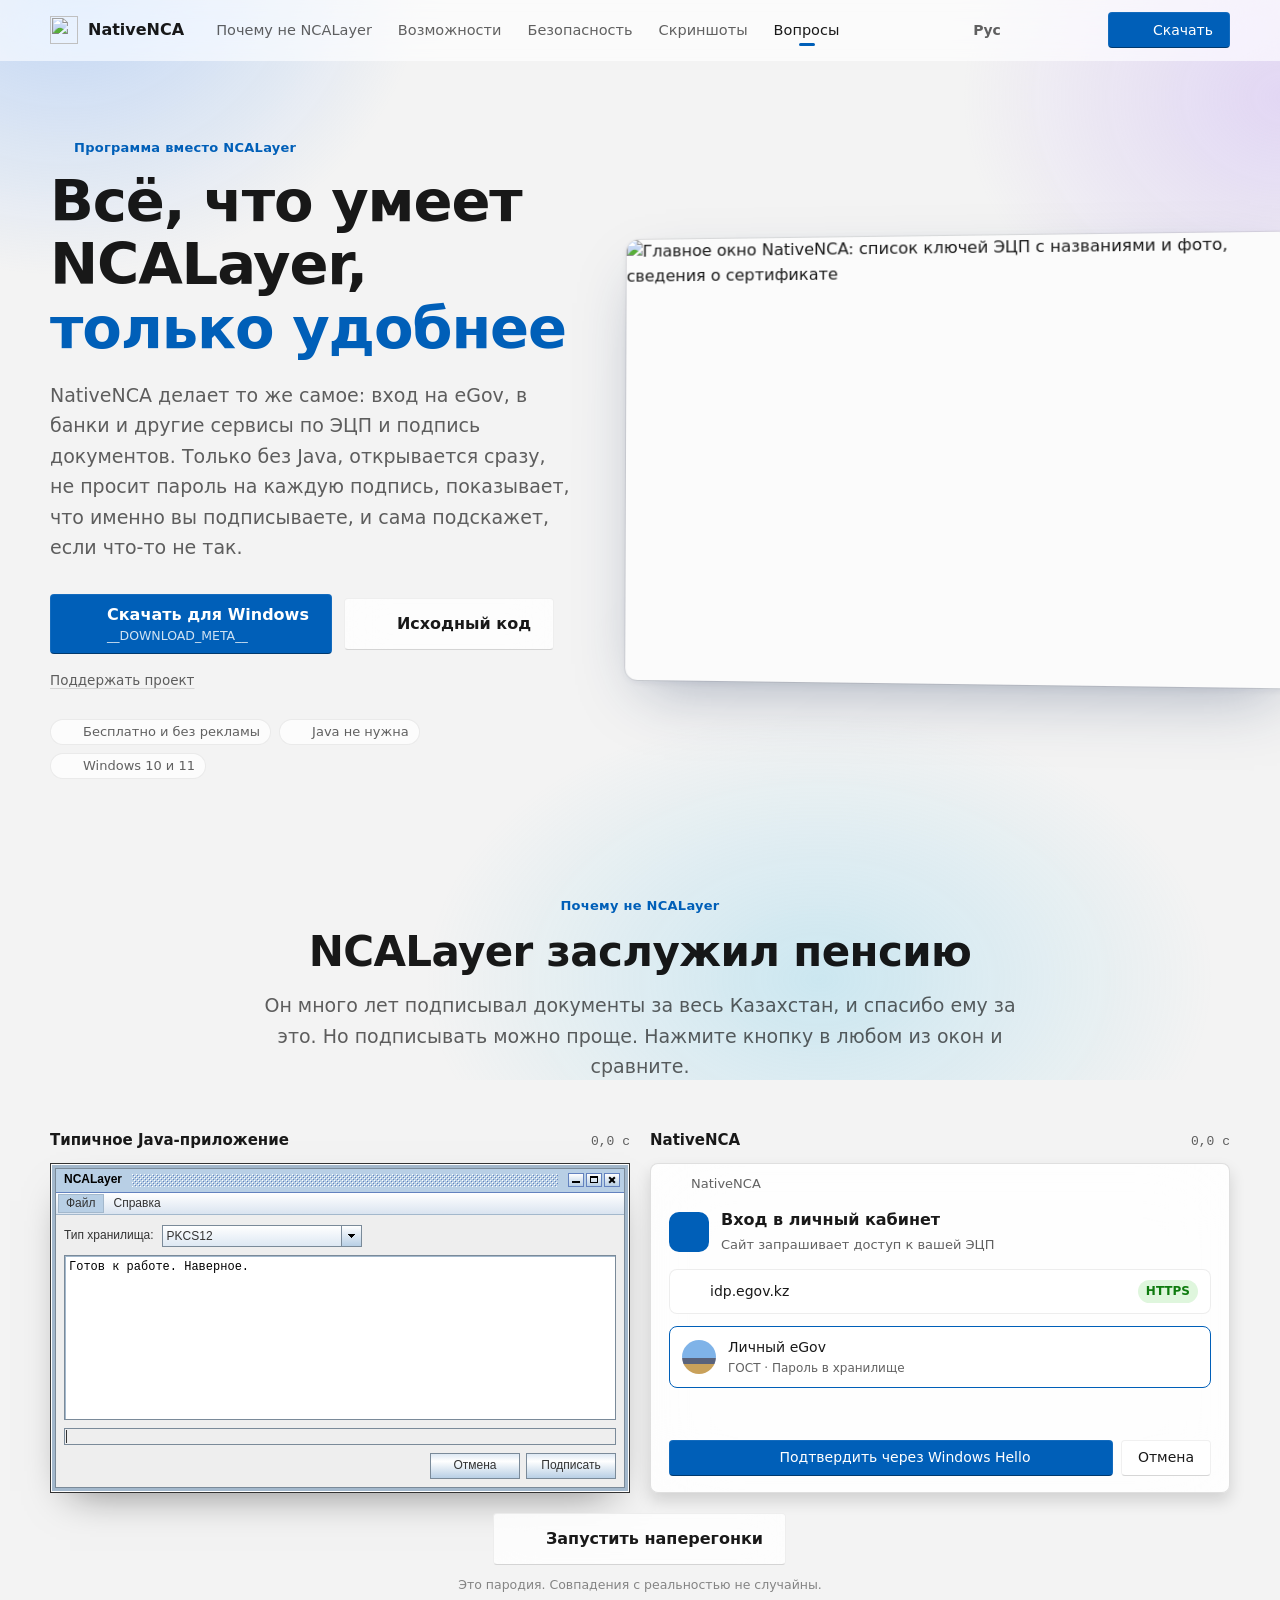
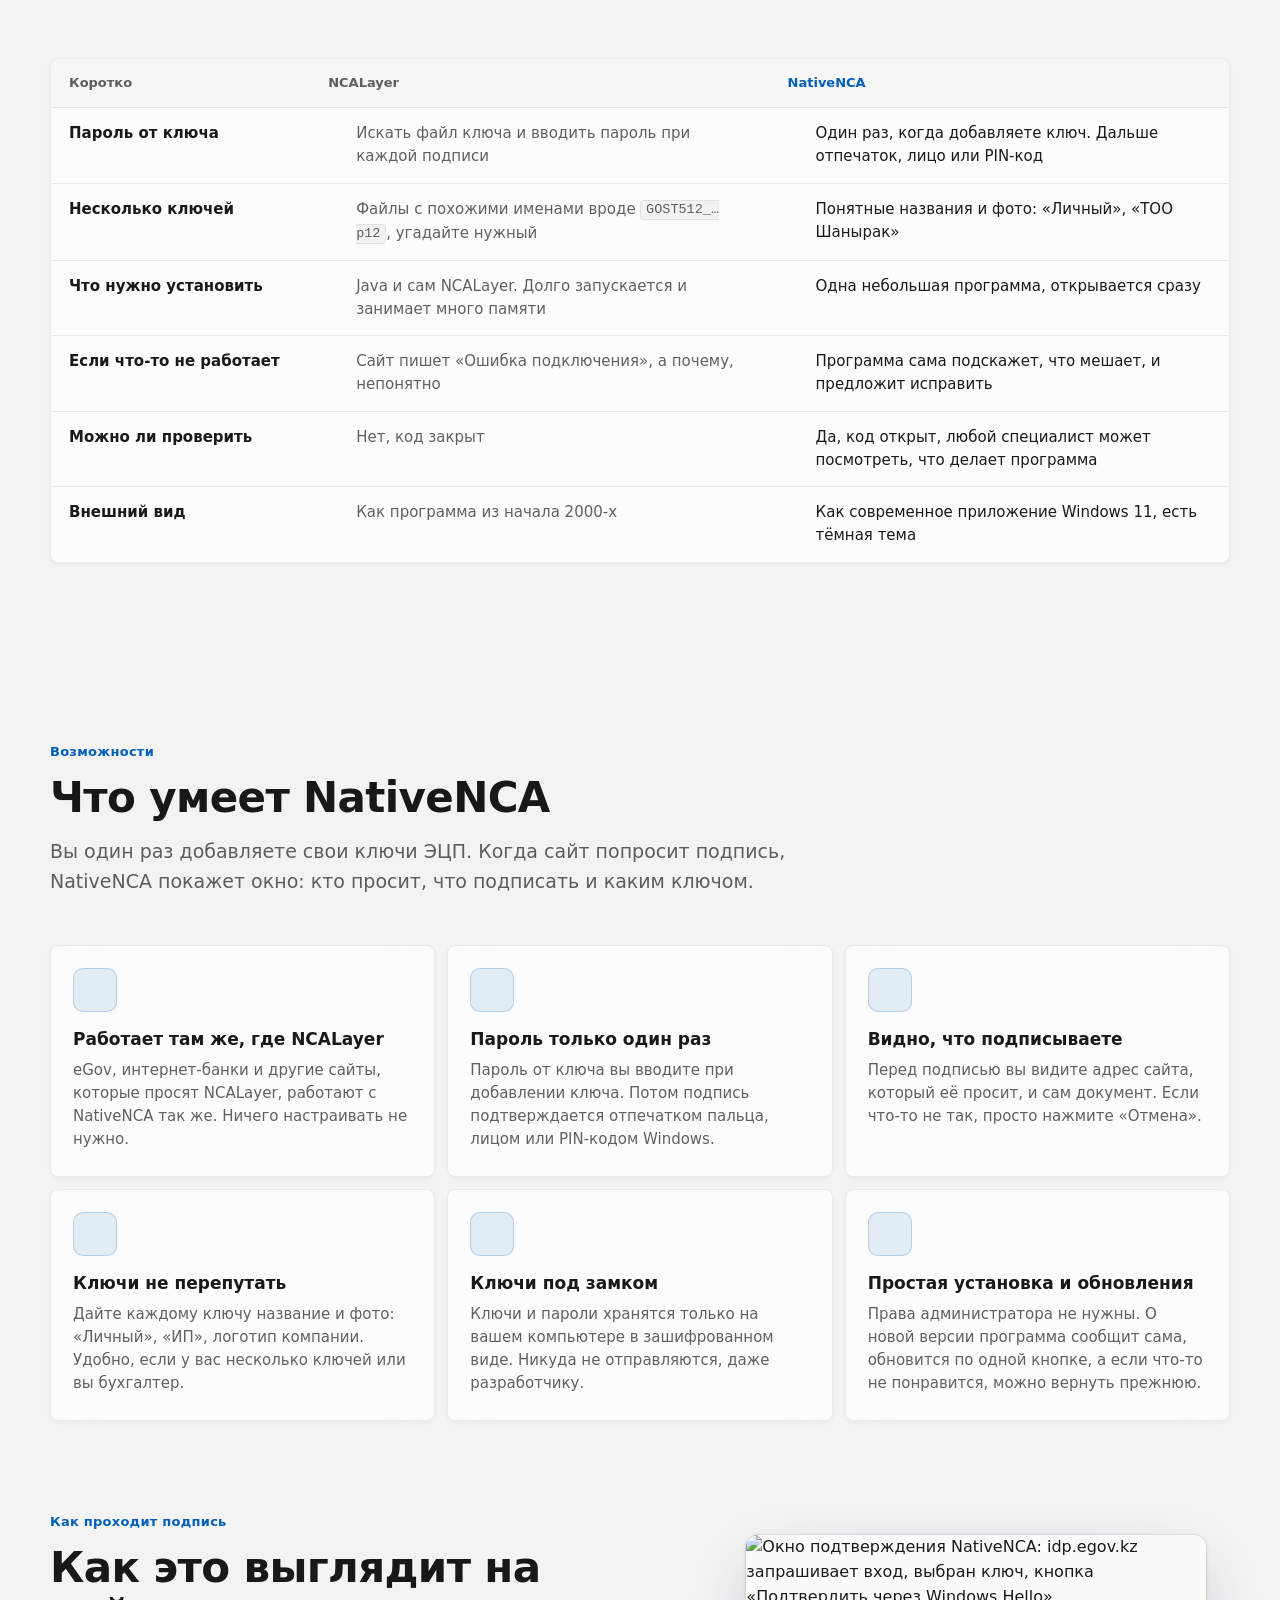
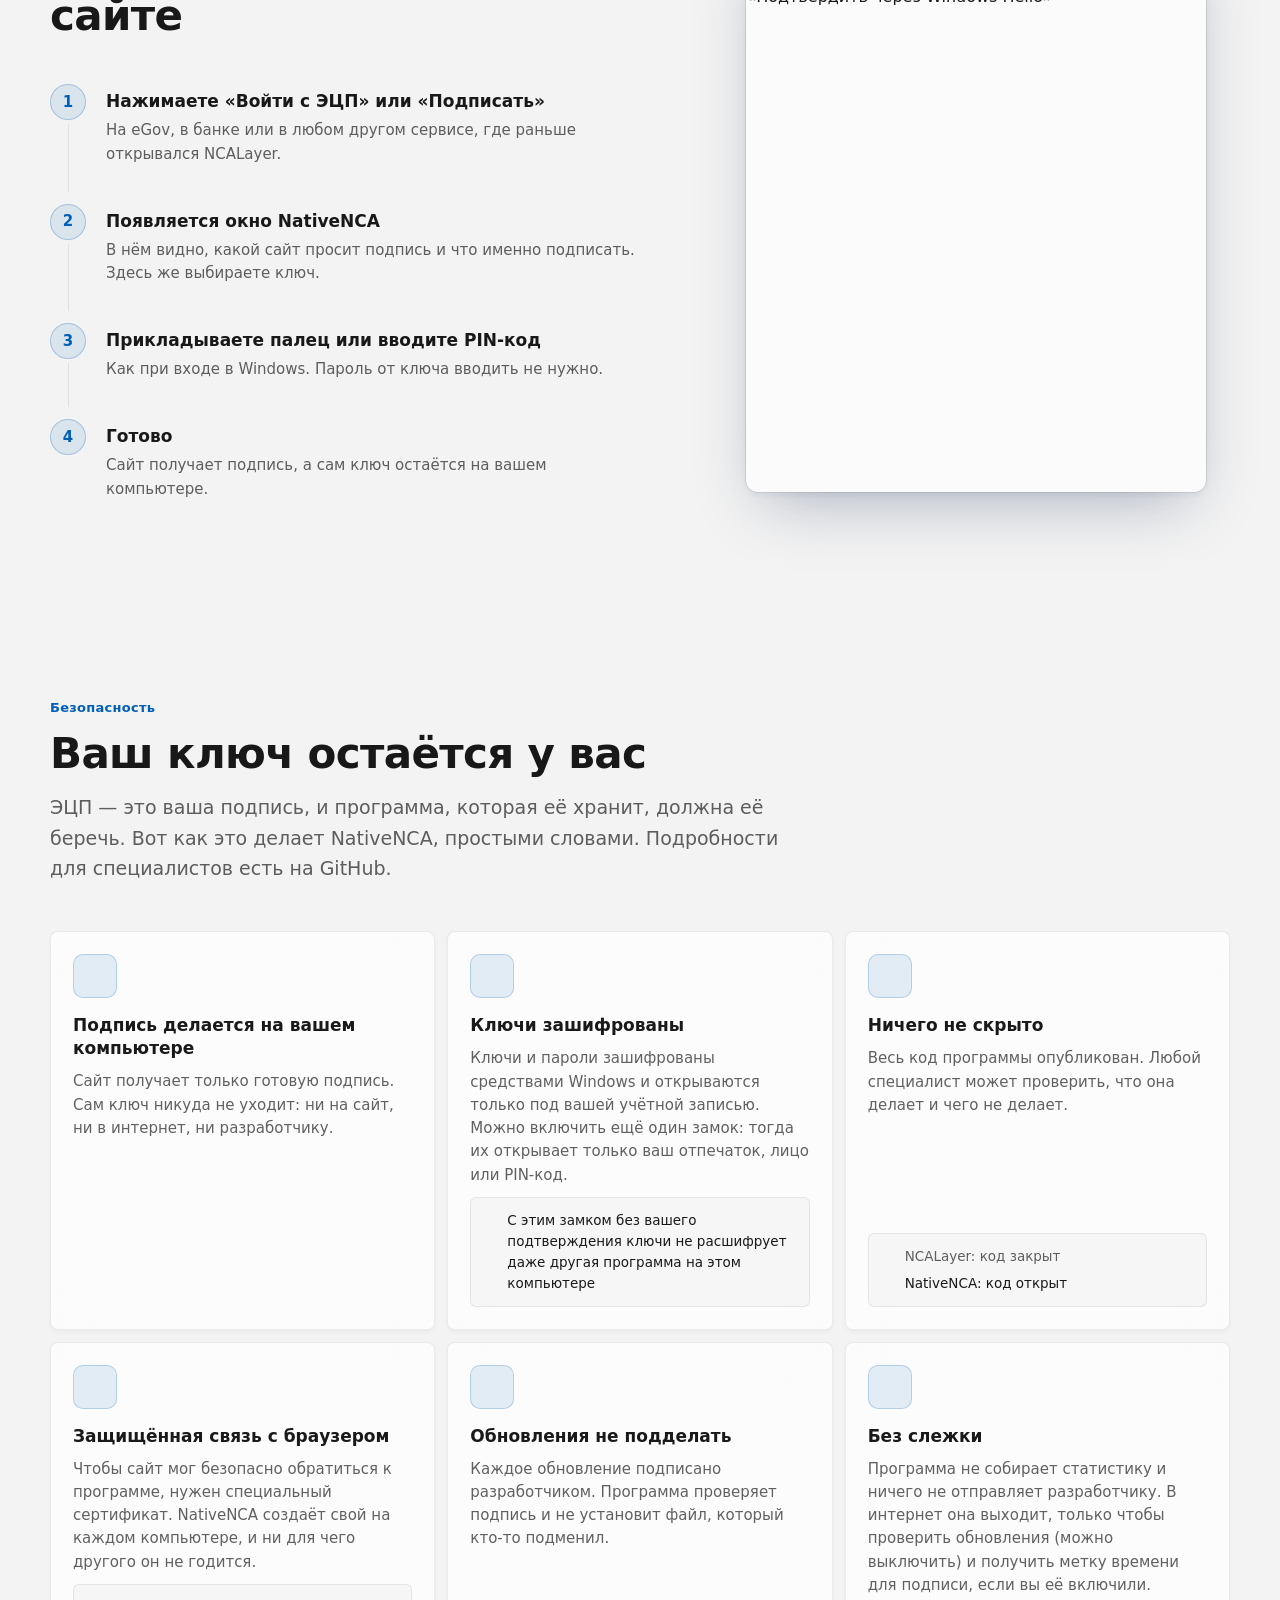
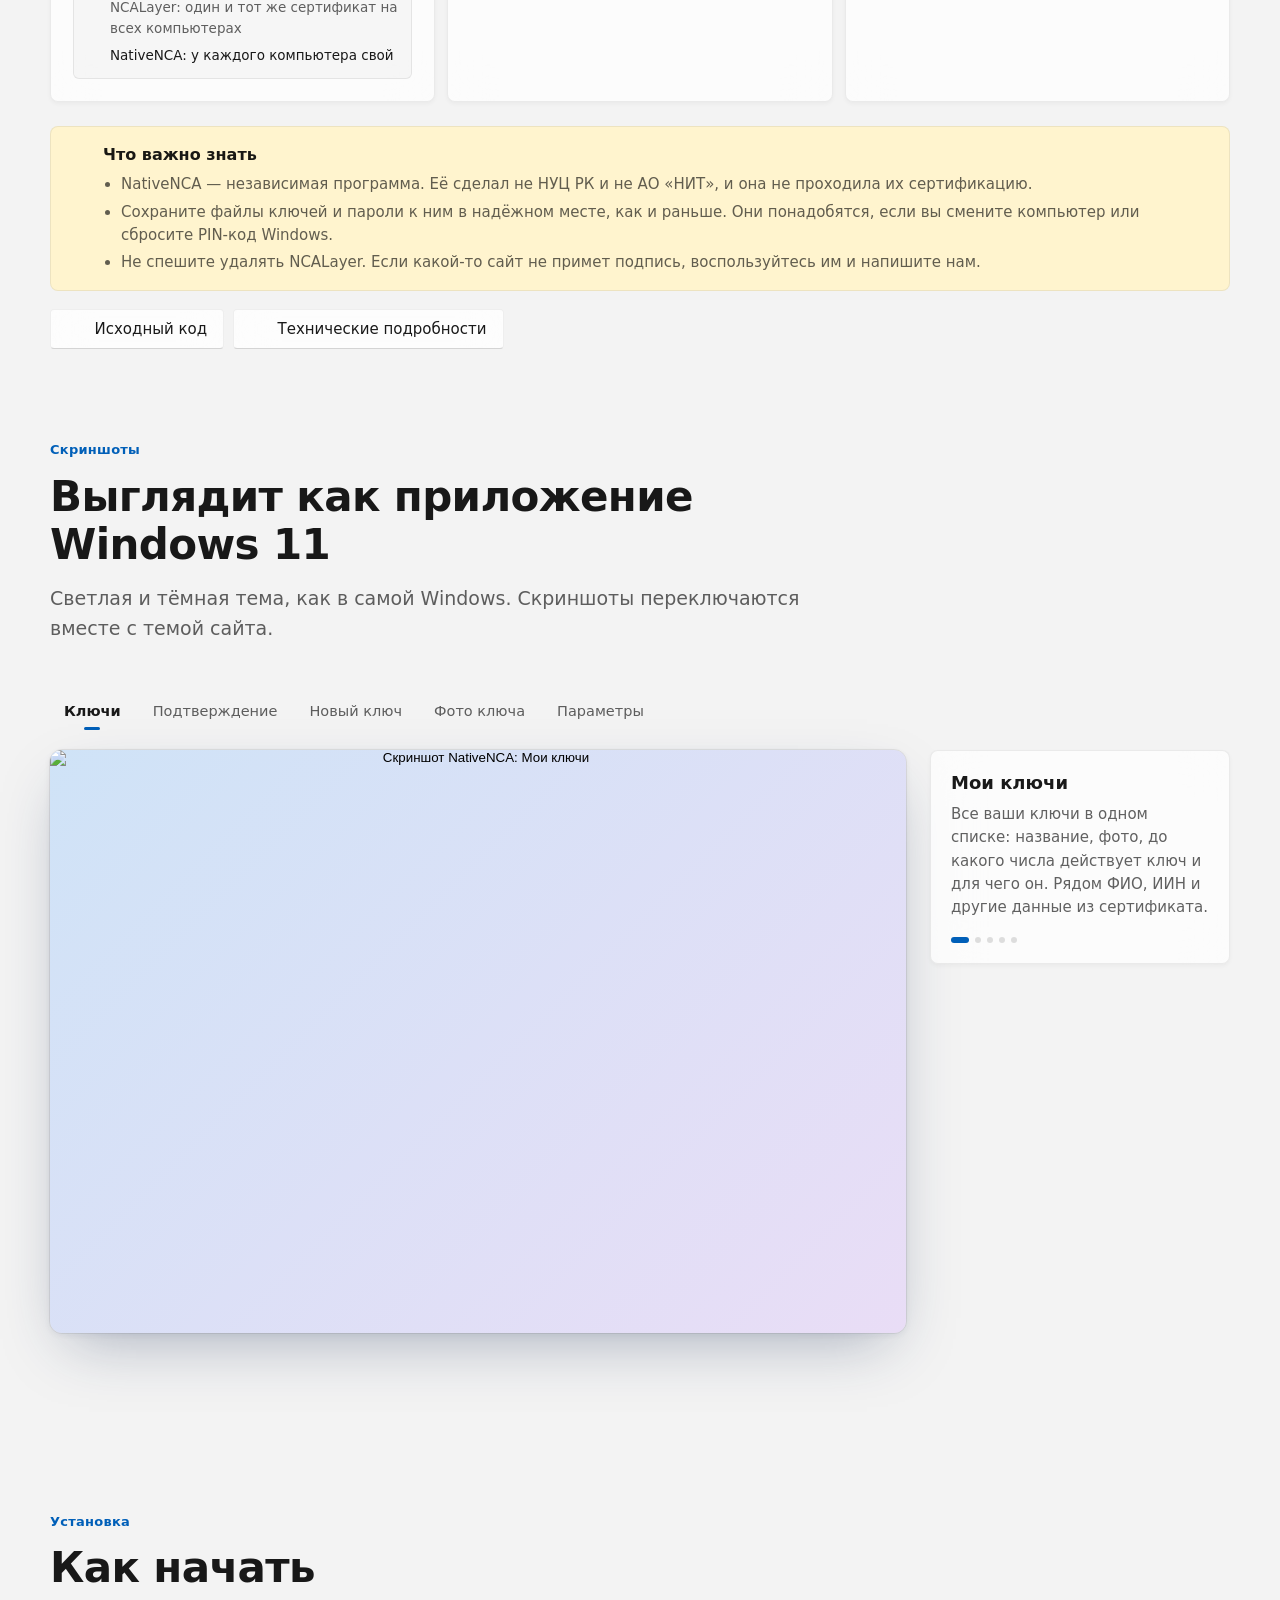
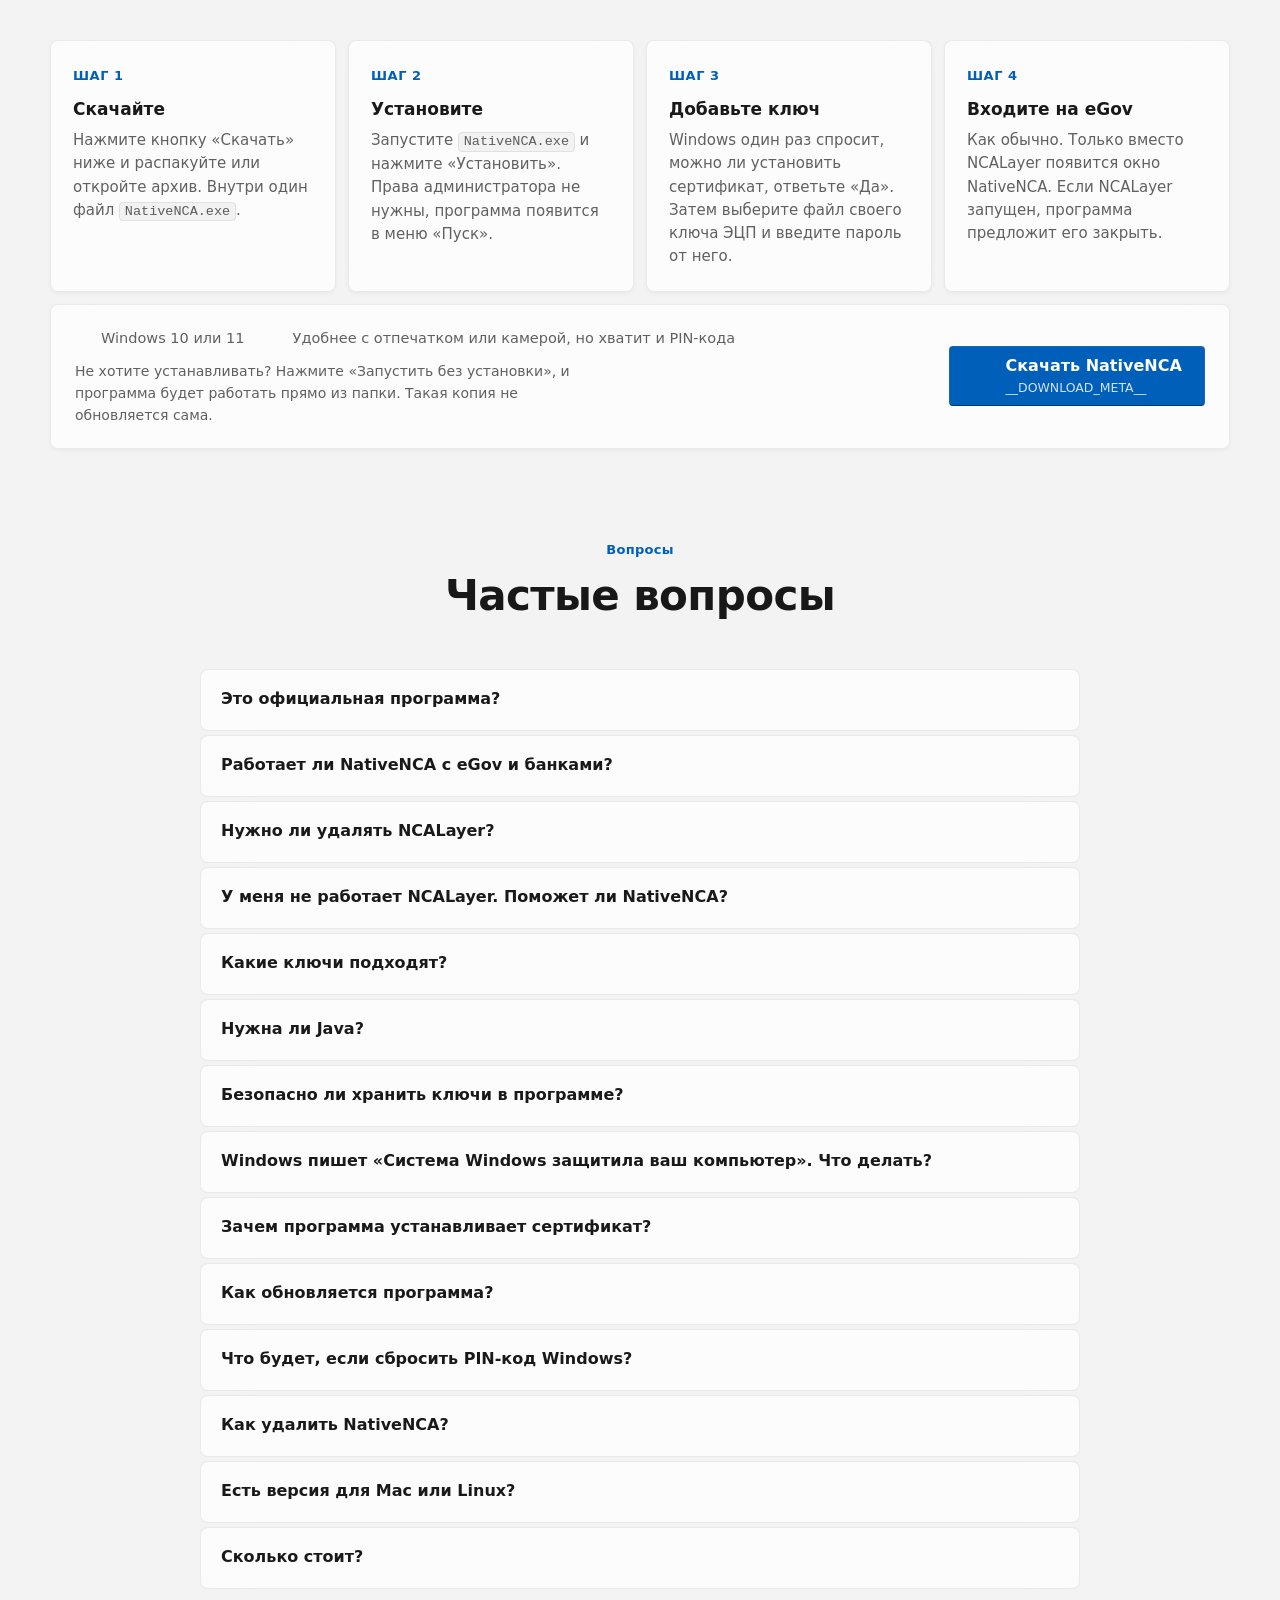
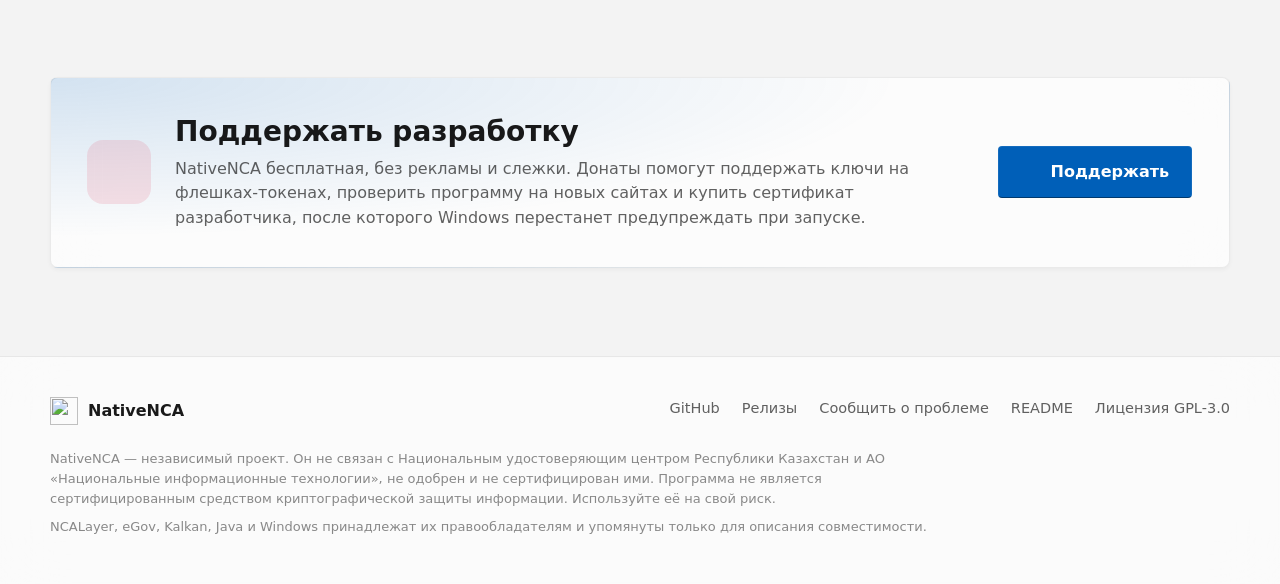
==== commit 94e39cdf: "Site: add "Open archive" option in download texts" ====
--- a/site/index.html
+++ b/site/index.html
@@ -20,8 +20,8 @@
 })();
 </script>
 <style>html.oss-in{background:#000;overflow:hidden}html.oss-in body{visibility:hidden}</style>
-<title>NativeNCA — современная открытая альтернатива NCALayer</title>
-<meta name="description" content="Приложение для цифровой подписи, написанное с нуля: современный интерфейс, скорость и зашифрованное хранилище ключей. Полная совместимость с протоколом NCALayer.">
+<title>NativeNCA — современная альтернатива NCALayer</title>
+<meta name="description" content="NativeNCA — приложение для цифровой подписи, написанное с нуля: современный интерфейс, скорость и зашифрованное хранилище ключей. Полная совместимость с протоколом NCALayer.">
 <link rel="canonical" href="__SITE_URL__">
 <link rel="alternate" hreflang="ru" href="__SITE_URL__">
 <link rel="alternate" hreflang="en" href="__SITE_URL__en/">
@@ -31,6 +31,7 @@
 <meta name="theme-color" content="#f3f3f3" media="(prefers-color-scheme: light)">
 <meta name="theme-color" content="#14171c" media="(prefers-color-scheme: dark)">
 <meta name="color-scheme" content="light dark">
+<meta name="darkreader-lock">
 <meta name="application-name" content="NativeNCA">
 <meta name="author" content="DonnerTechDev">
 
@@ -41,7 +42,7 @@
 <meta property="og:locale:alternate" content="kk_KZ">
 <meta property="og:url" content="__SITE_URL__">
 <meta property="og:title" content="NativeNCA — современная открытая альтернатива NCALayer">
-<meta property="og:description" content="Приложение для цифровой подписи, написанное с нуля: современный интерфейс, скорость и зашифрованное хранилище ключей. Полная совместимость с протоколом NCALayer. Открытый код, GPL-3.0.">
+<meta property="og:description" content="NativeNCA — приложение для цифровой подписи, написанное с нуля: современный интерфейс, скорость и зашифрованное хранилище ключей. Полная совместимость с протоколом NCALayer. Открытый код, GPL-3.0.">
 <meta property="og:image" content="__SITE_URL__og.png">
 <meta property="og:image:width" content="1200">
 <meta property="og:image:height" content="630">
@@ -171,7 +172,7 @@
       </div>
       <div class="hero-sub">
         <span data-dl-alt hidden></span>
-        <a href="#donate">Поддержать проект</a>
+        <a href="#donate" data-donate>Поддержать проект</a>
       </div>
 
       <div class="hero-facts">
@@ -280,7 +281,7 @@
 <!-- ============ FEATURES ============ -->
 <section class="section" id="features">
   <div class="wrap">
-    <div class="section-head reveal">
+    <div class="section-head reveal" data-nosnippet>
       <p class="eyebrow">Возможности</p>
       <h2 class="title-lg">Что умеет NativeNCA</h2>
       <p class="lead">Вы один раз добавляете свои ключи ЭЦП. Когда сайт попросит подпись, NativeNCA покажет окно: кто просит, что подписать и каким ключом.</p>
@@ -457,7 +458,7 @@
       <h2 class="title-lg">Как начать</h2>
     </div>
     <div class="start-grid">
-      <div class="card start-step reveal"><span class="num">ШАГ 1</span><h3>Скачайте</h3><p>Нажмите кнопку «Скачать» ниже и распакуйте архив. Внутри один файл <code>NativeNCA.exe</code>.</p></div>
+      <div class="card start-step reveal"><span class="num">ШАГ 1</span><h3>Скачайте</h3><p>Нажмите кнопку «Скачать» ниже и распакуйте или откройте архив. Внутри один файл <code>NativeNCA.exe</code>.</p></div>
       <div class="card start-step reveal"><span class="num">ШАГ 2</span><h3>Установите</h3><p>Запустите <code>NativeNCA.exe</code> и нажмите «Установить». Права администратора не нужны, программа появится в меню «Пуск».</p></div>
       <div class="card start-step reveal"><span class="num">ШАГ 3</span><h3>Добавьте ключ</h3><p>Windows один раз спросит, можно ли установить сертификат, ответьте «Да». Затем выберите файл своего ключа ЭЦП и введите пароль от него.</p></div>
       <div class="card start-step reveal"><span class="num">ШАГ 4</span><h3>Входите на eGov</h3><p>Как обычно. Только вместо NCALayer появится окно NativeNCA. Если NCALayer запущен, программа предложит его закрыть.</p></div>
@@ -551,7 +552,7 @@
 </section>
 
 <!-- ============ DONATE ============ -->
-<section class="section" id="donate" style="padding-top: 0">
+<section class="section" id="donate-section" style="padding-top: 0">
   <div class="wrap">
     <div class="card donate reveal">
       <span class="heart"><svg class="icon" aria-hidden="true"><use href="#i-heart-fill"/></svg></span>
@@ -587,10 +588,36 @@
   </div>
 </footer>
 
-<dialog id="donate-dialog" aria-labelledby="donate-title">
+<dialog id="donate-dialog" aria-labelledby="donate-title" closedby="any">
   <div class="dlg-body">
     <h2 id="donate-title">Поддержать NativeNCA</h2>
-    <p>Спасибо! Выберите удобный способ.</p>
+    <p>Спасибо! Выберите удобный способ перевода.</p>
+
+    <div class="donate-phone-card">
+      <div class="donate-phone-head">
+        <span class="donate-phone-label" id="donate-phone-title">
+          <svg class="icon" aria-hidden="true"><use href="#i-heart"/></svg>
+          Перевод по номеру телефона
+        </span>
+        <div class="donate-banks" aria-label="Поддерживаемые банки">
+          <span class="bank-chip bank-kaspi">Kaspi</span>
+          <span class="bank-chip bank-freedom">Freedom</span>
+          <span class="bank-chip bank-bcc">BCC</span>
+        </div>
+      </div>
+
+      <div class="donate-phone-display">
+        <span class="donate-phone-num" id="donate-phone-num">+7 700 107 95 15</span>
+        <button class="btn btn-subtle donate-copy-btn" type="button" id="donate-copy-phone" aria-label="Скопировать номер телефона">
+          <svg class="icon" aria-hidden="true"><use href="#i-copy"/></svg>
+          <span class="copy-text">Копировать</span>
+        </button>
+      </div>
+
+      <div class="donate-recipient" id="donate-recipient">Получатель: <b id="donate-recipient-name">Ярослав П.</b></div>
+    </div>
+
+    <div class="donate-other-title" id="donate-other-title">Другие способы</div>
     <div class="donate-list" id="donate-list"></div>
   </div>
   <div class="dlg-footer">
@@ -607,7 +634,7 @@
   <svg class="icon" aria-hidden="true"><use href="#i-download"/></svg>
   <div>
     <b>Загрузка началась</b>
-    <p>Распакуйте архив, запустите <code>NativeNCA.exe</code> и нажмите «Установить». Если Windows предупредит, нажмите «Подробнее» и «Выполнить в любом случае».</p>
+    <p>Распакуйте или откройте архив, запустите <code>NativeNCA.exe</code> и нажмите «Установить». Если Windows предупредит, нажмите «Подробнее» и «Выполнить в любом случае».</p>
   </div>
   <button class="btn btn-subtle btn-icon" type="button" id="toast-close" aria-label="Закрыть"><svg class="icon" aria-hidden="true"><use href="#i-dismiss"/></svg></button>
 </div>
--- a/site/assets/site.css
+++ b/site/assets/site.css
@@ -813,7 +813,14 @@
   box-shadow: var(--shadow-dialog);
   width: min(100% - 32px, 480px);
 }
-dialog::backdrop { background: rgba(0, 0, 0, .3); }
+dialog:modal {
+  overscroll-behavior: contain;
+}
+dialog::backdrop {
+  background: rgba(0, 0, 0, .3);
+  overflow: hidden;
+  overscroll-behavior: contain;
+}
 :root[data-theme="dark"] dialog::backdrop { background: rgba(0, 0, 0, .5); }
 dialog[open] { animation: dialogIn .25s var(--ease); }
 @keyframes dialogIn { from { opacity: 0; transform: scale(1.05); } }
@@ -834,6 +841,145 @@
 .donate-item small { display: block; color: var(--text-2); font-size: 13px; }
 .donate-item .icon:last-child { margin-left: auto; color: var(--text-3); width: 16px; height: 16px; }
 
+/* ---------- Phone transfer card in donate dialog ---------- */
+.donate-phone-card {
+  background: var(--card);
+  border: 1px solid var(--stroke);
+  border-radius: var(--r-card);
+  padding: 18px 20px;
+  margin-bottom: 20px;
+  box-shadow: 0 4px 16px rgba(0, 0, 0, 0.04);
+}
+.donate-phone-head {
+  display: flex;
+  align-items: center;
+  justify-content: space-between;
+  flex-wrap: wrap;
+  gap: 10px;
+  margin-bottom: 14px;
+}
+.donate-phone-label {
+  display: flex;
+  align-items: center;
+  gap: 8px;
+  font-size: 13.5px;
+  font-weight: 600;
+  color: var(--text);
+}
+.donate-phone-label .icon {
+  width: 16px;
+  height: 16px;
+  color: #f14635;
+}
+.donate-banks {
+  display: flex;
+  gap: 6px;
+  align-items: center;
+}
+.bank-chip {
+  display: inline-flex;
+  align-items: center;
+  gap: 5px;
+  padding: 3px 9px;
+  border-radius: 6px;
+  font-size: 11.5px;
+  font-weight: 700;
+  letter-spacing: 0.01em;
+}
+.bank-kaspi {
+  background: rgba(241, 70, 53, 0.12);
+  color: #f14635;
+}
+.bank-kaspi::before { background: #f14635; }
+
+.bank-freedom {
+  background: rgba(0, 163, 137, 0.12);
+  color: #00a389;
+}
+.bank-freedom::before { background: #00a389; }
+
+.bank-bcc {
+  background: rgba(0, 168, 89, 0.12);
+  color: #00a859;
+}
+.bank-bcc::before { background: #00a859; }
+
+.donate-phone-display {
+  display: flex;
+  align-items: center;
+  justify-content: space-between;
+  gap: 12px;
+  background: var(--bg);
+  border: 1px solid var(--stroke-strong);
+  border-radius: var(--r-ctrl);
+  padding: 10px 14px;
+  transition: border-color .15s;
+}
+.donate-phone-display:hover {
+  border-color: #f14635;
+}
+.donate-phone-num {
+  font-family: var(--font-mono, "SF Mono", Consolas, "Cascadia Code", monospace);
+  font-size: 19px;
+  font-weight: 700;
+  letter-spacing: 0.04em;
+  color: var(--text);
+}
+@media (max-width: 440px) {
+  .donate-phone-num { font-size: 16px; }
+  .donate-phone-display { padding: 8px 10px; }
+}
+.donate-copy-btn {
+  display: inline-flex;
+  align-items: center;
+  gap: 7px;
+  font-size: 13px;
+  font-weight: 600;
+  padding: 7px 14px;
+  --h: 36px;
+  min-height: 36px;
+  cursor: pointer;
+  border-radius: var(--r-ctrl);
+  border: 1px solid var(--stroke-strong);
+  background: var(--card);
+  color: var(--text);
+  box-shadow: 0 1px 3px rgba(0, 0, 0, 0.05);
+  transition: all .15s ease;
+  white-space: nowrap;
+}
+.donate-copy-btn:hover {
+  background: var(--card-hover);
+}
+.donate-copy-btn .icon {
+  width: 15px;
+  height: 15px;
+}
+.donate-copy-btn.copied {
+  background: rgba(0, 168, 89, 0.15);
+  color: #00a859;
+  border-color: rgba(0, 168, 89, 0.35);
+}
+.donate-phone-hint {
+  margin-top: 10px;
+  font-size: 12.5px;
+  color: var(--text-2);
+  line-height: 1.4;
+}
+.donate-recipient {
+  margin-top: 6px;
+  font-size: 12px;
+  color: var(--text-3);
+}
+.donate-recipient b {
+  color: var(--text-2);
+}
+.donate-other-title {
+  font-size: 12.5px;
+  font-weight: 600;
+  color: var(--text-2);
+  margin-bottom: 8px;
+}
+
 /* Lightbox */
 dialog.lightbox { width: min(100% - 32px, 1400px); background: transparent; border: 0; box-shadow: none; overflow: visible; }
 dialog.lightbox img { width: 100%; max-height: 88vh; object-fit: contain; border-radius: var(--r-big); box-shadow: var(--shadow-dialog); }
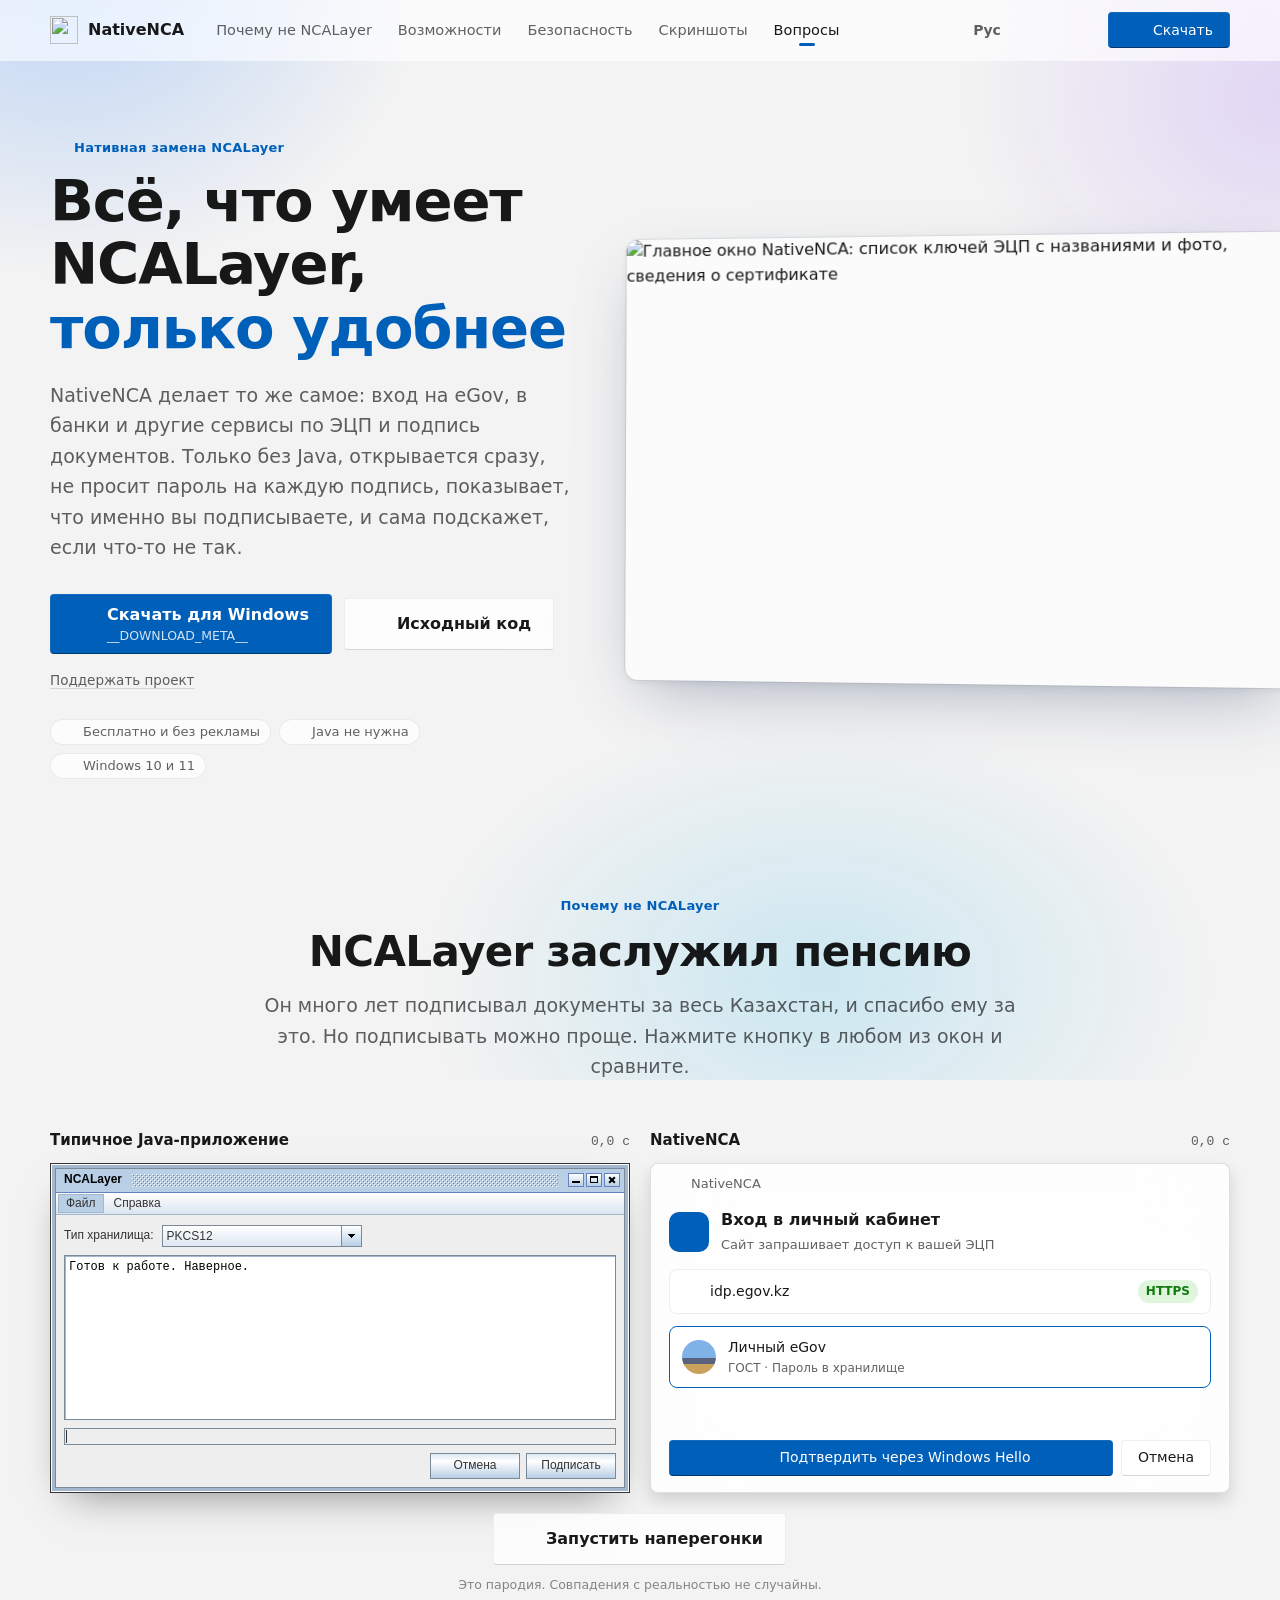
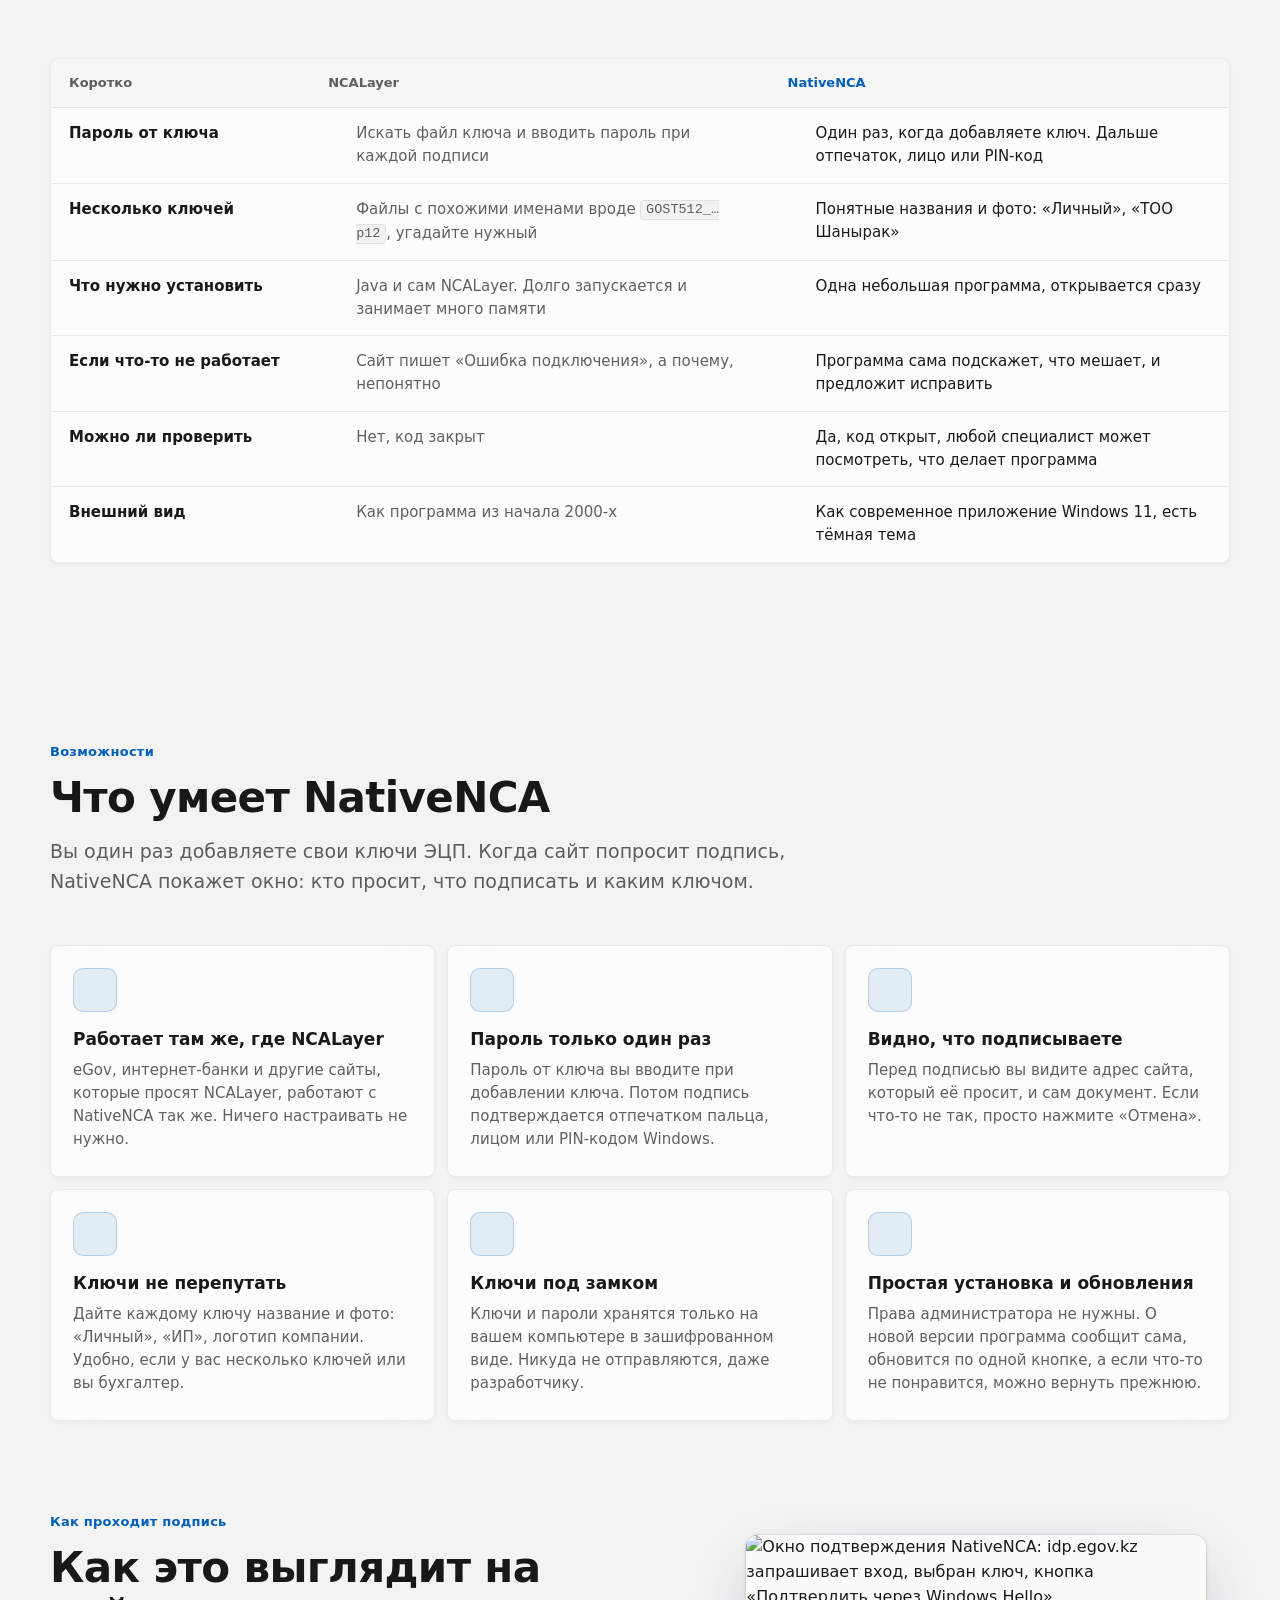
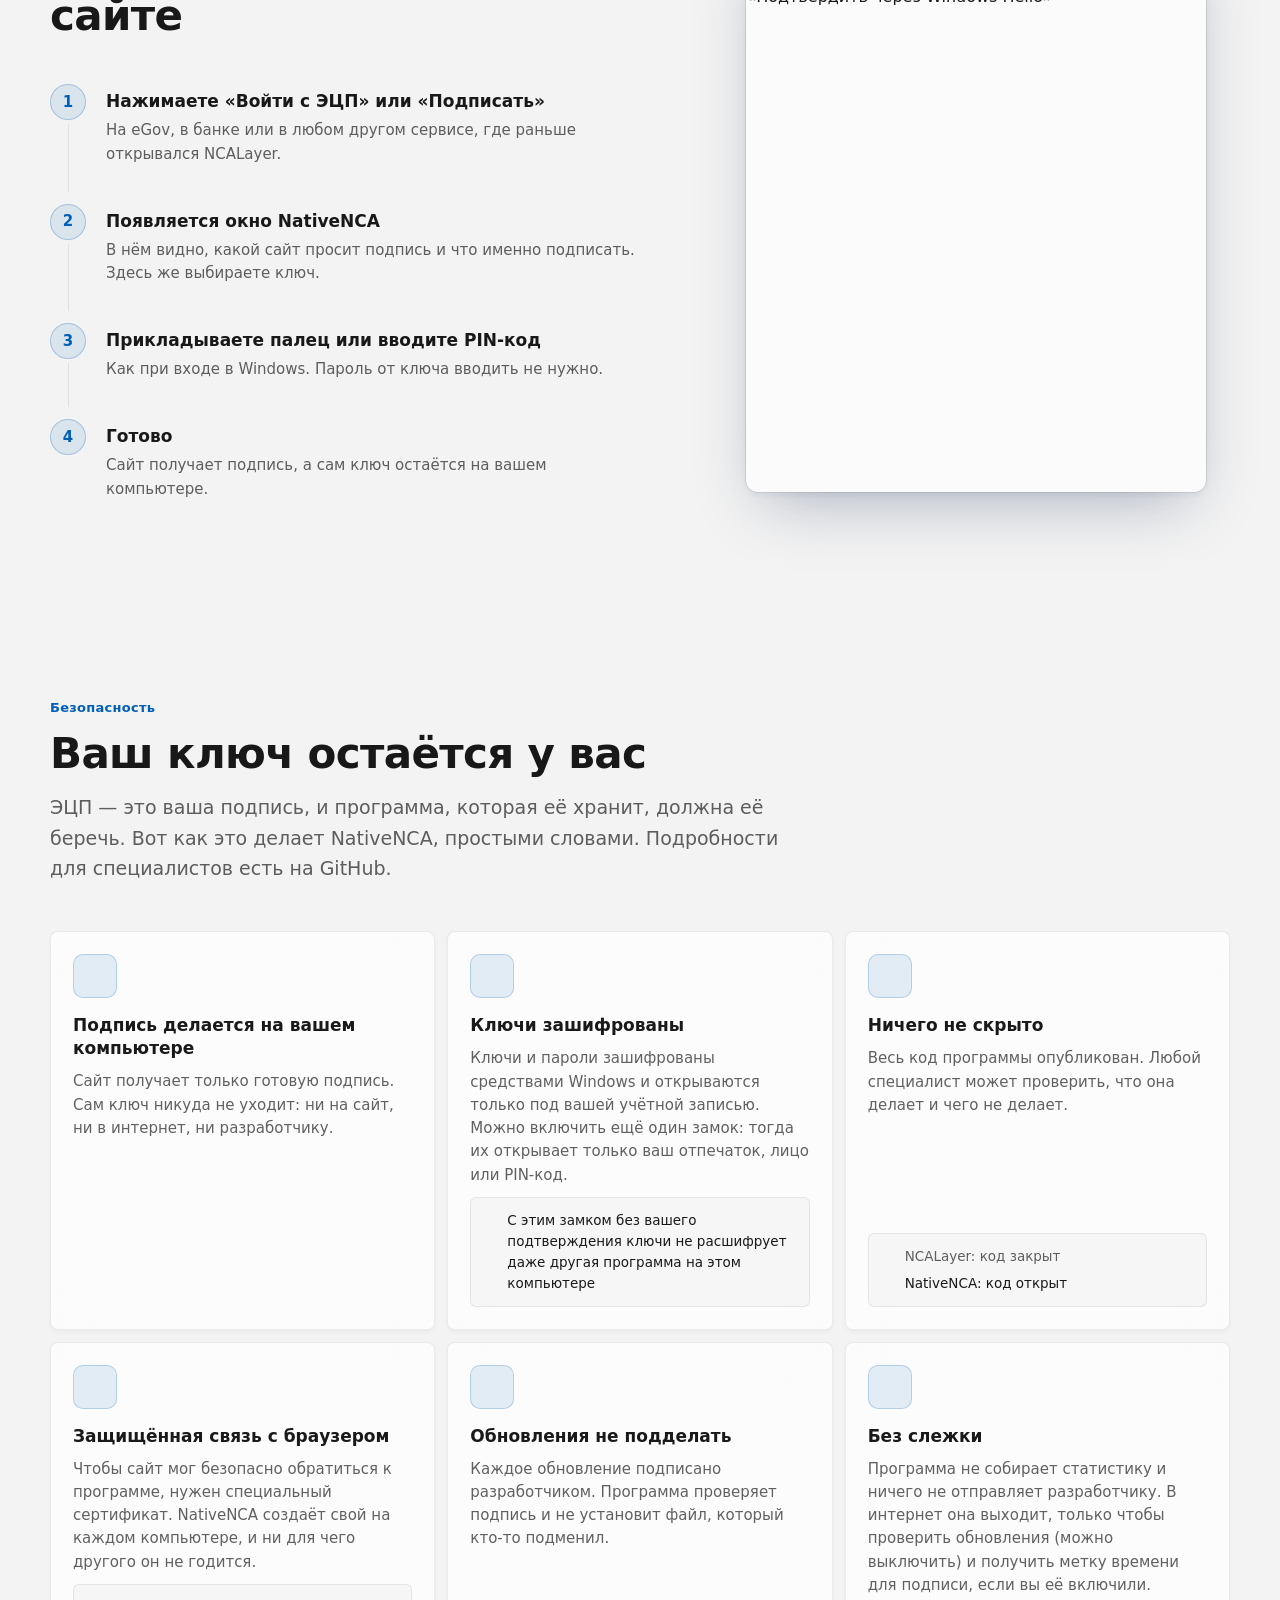
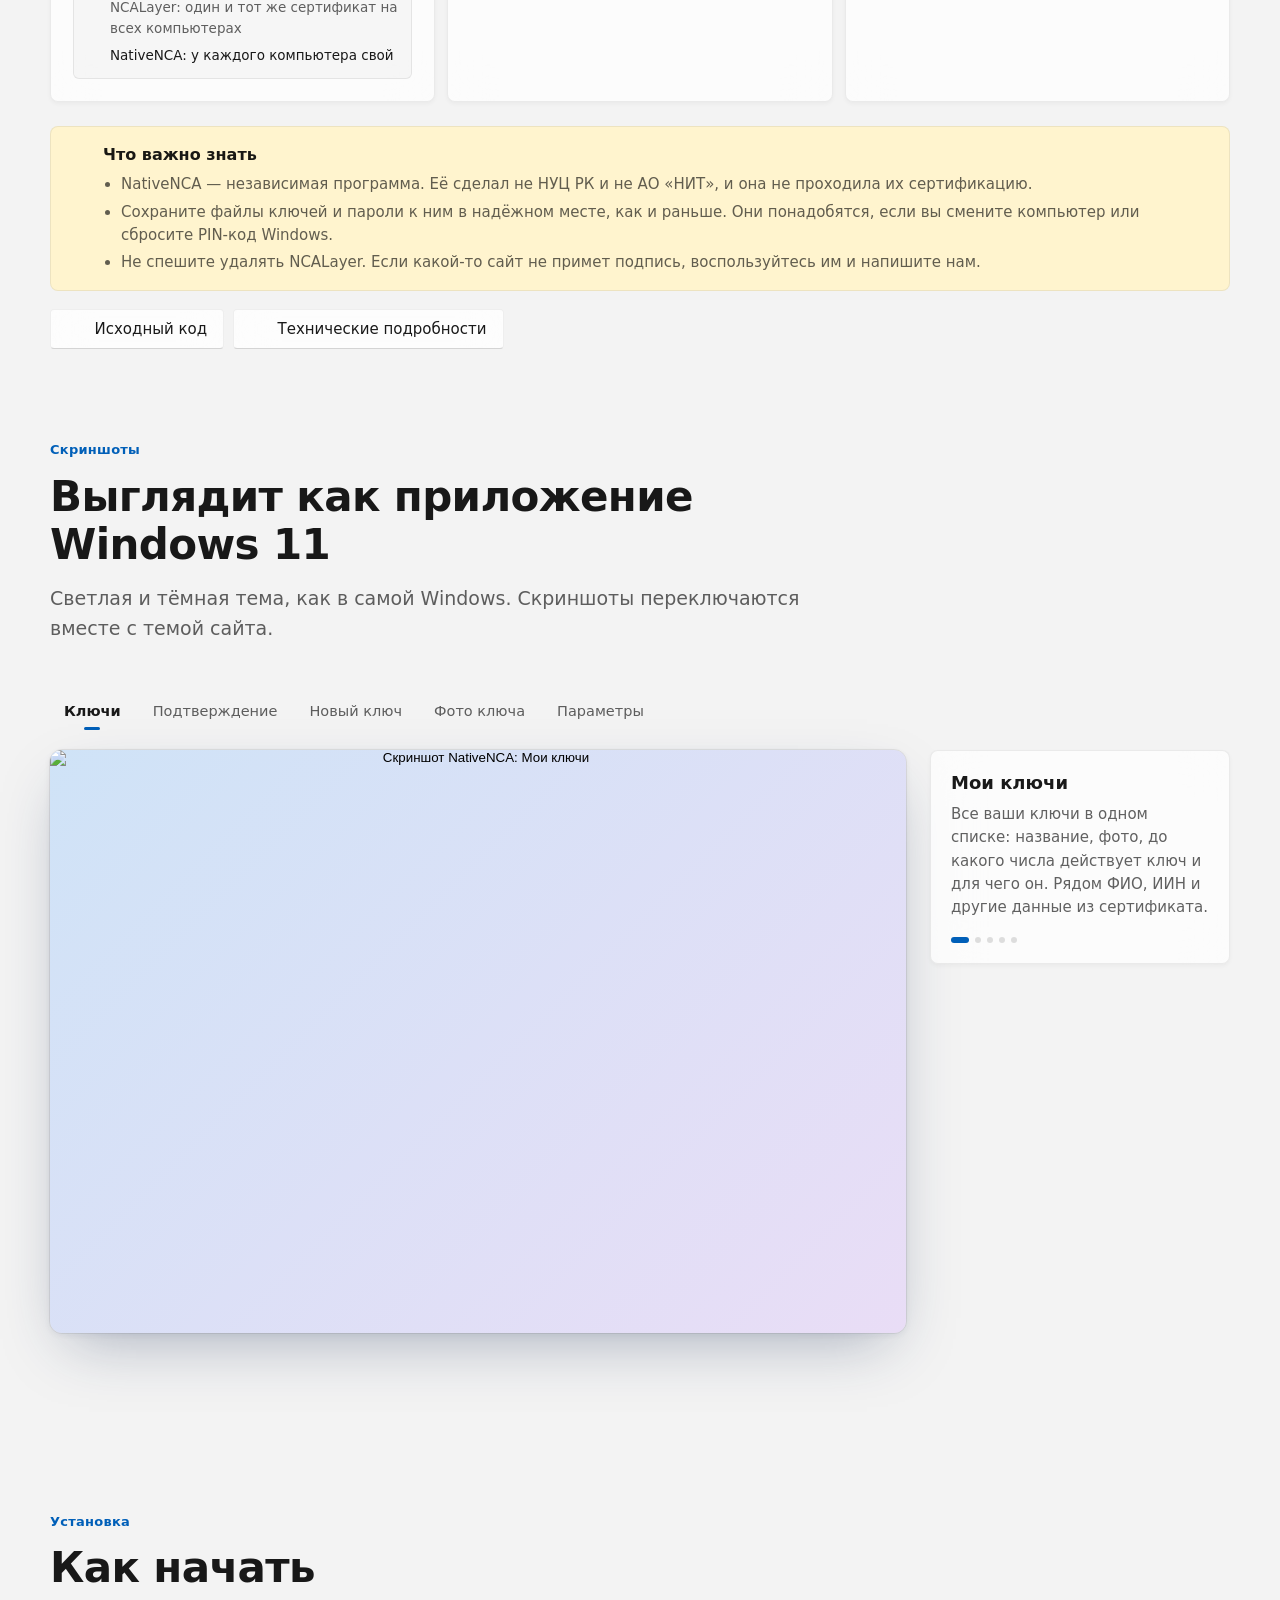
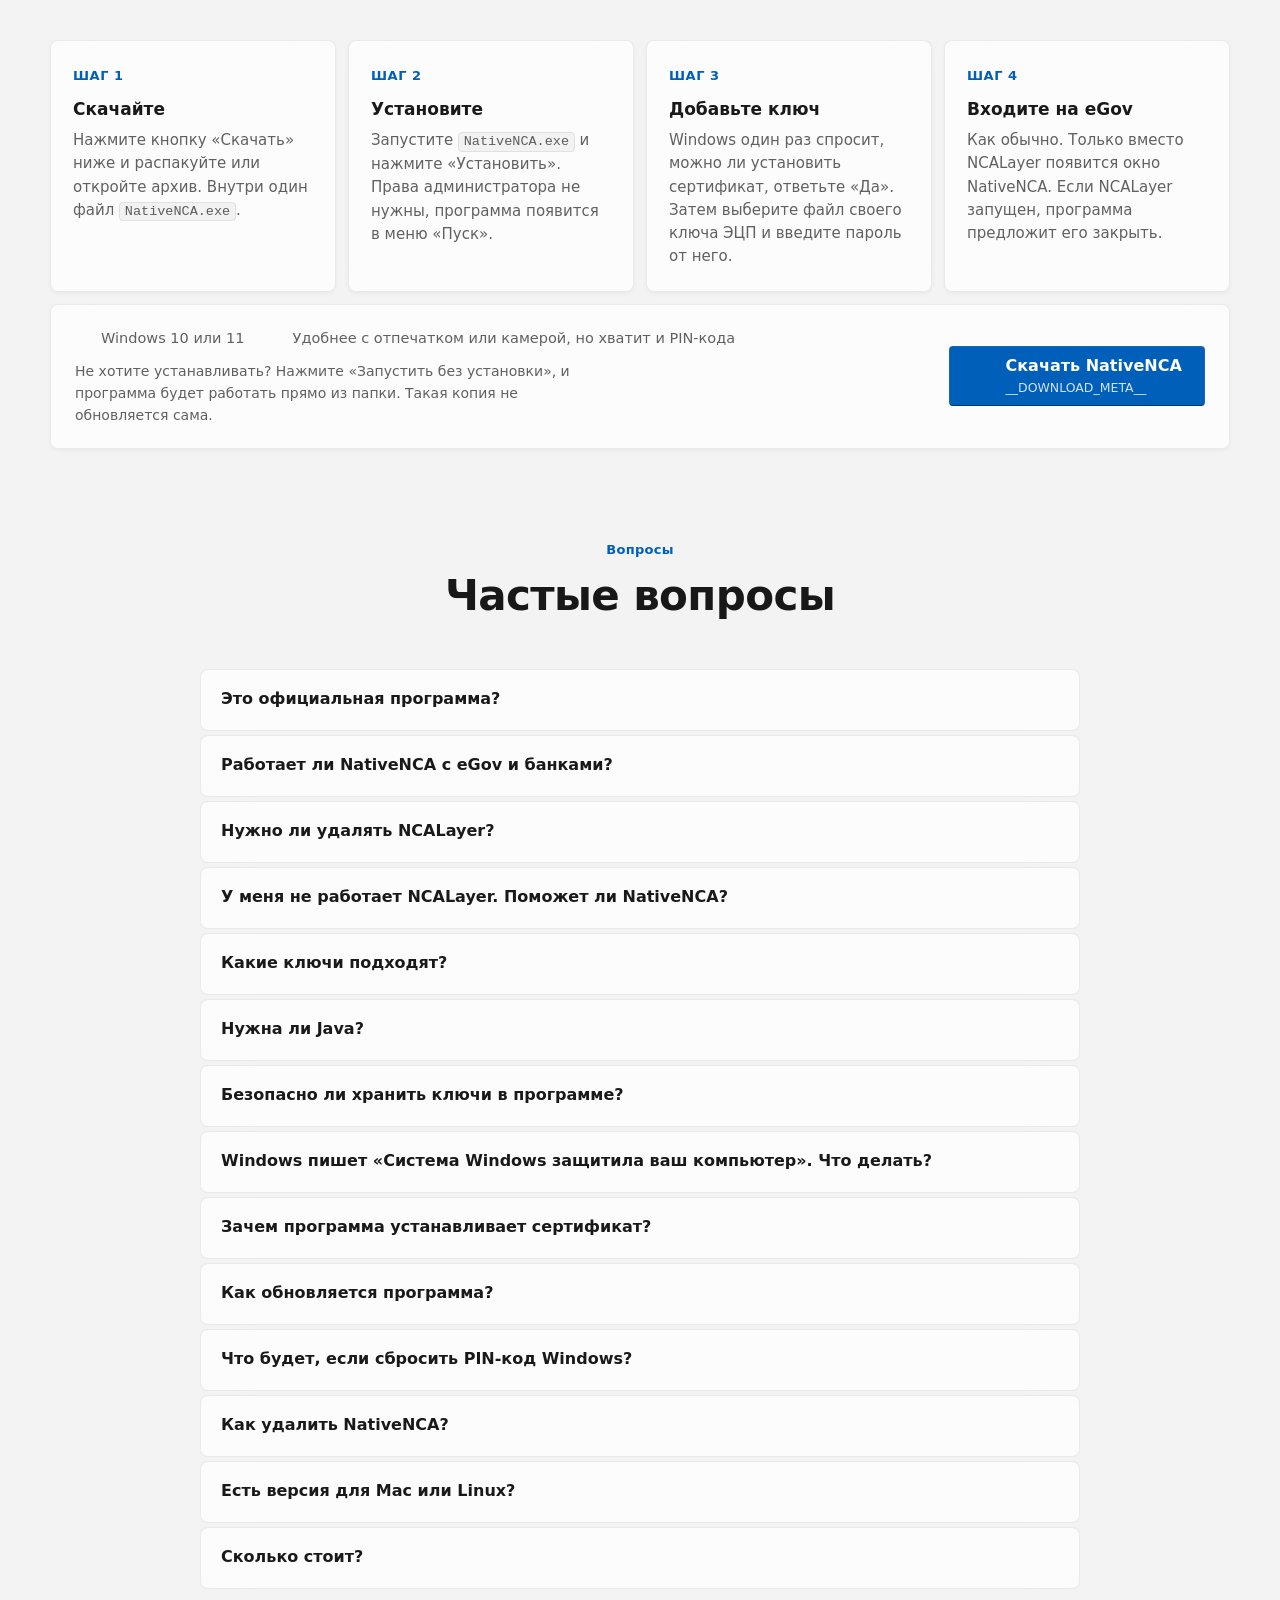
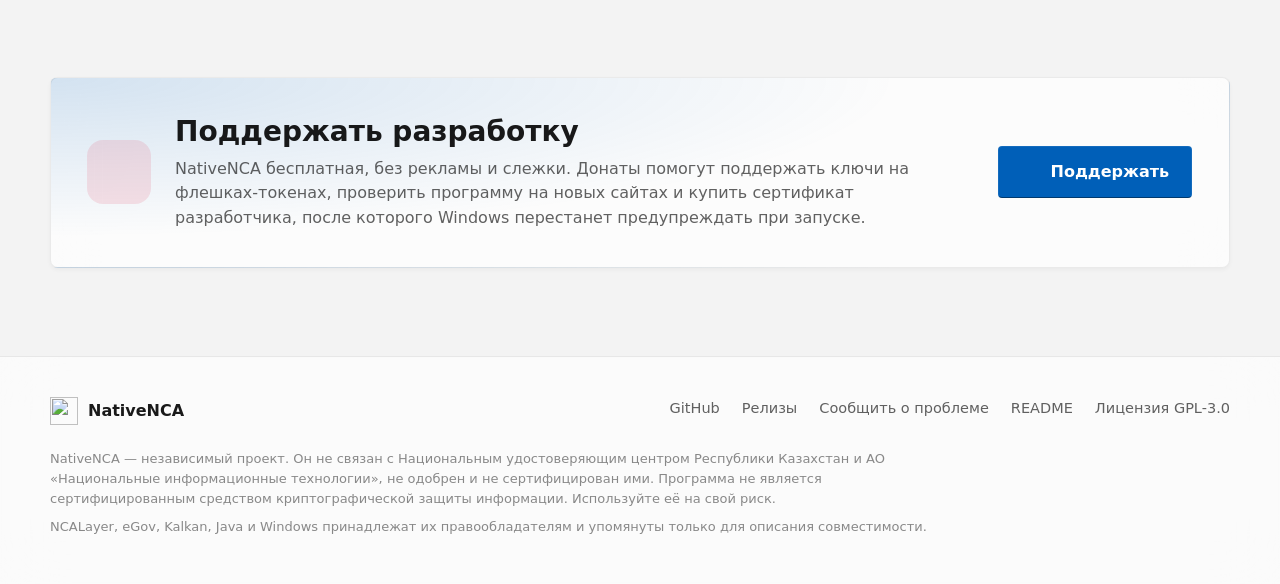
==== commit 3a4a2e22: "Site: change chip text in the intro" ====
--- a/site/index.html
+++ b/site/index.html
@@ -152,7 +152,7 @@
   <div class="wrap hero-grid">
     <div>
       <h1 class="hero-title">
-        <span class="eyebrow"><svg class="icon" aria-hidden="true" style="width:16px;height:16px"><use href="#i-shield-keyhole"/></svg>Программа вместо NCALayer</span>
+        <span class="eyebrow"><svg class="icon" aria-hidden="true" style="width:16px;height:16px"><use href="#i-shield-keyhole"/></svg>Нативная замена NCALayer</span>
         <span class="display">Всё, что умеет NCALayer, <em>только удобнее</em></span>
       </h1>
       <p class="lead">NativeNCA делает то же самое: вход на eGov, в банки и другие сервисы по ЭЦП и подпись документов. Только без Java, открывается сразу, не просит пароль на каждую подпись, показывает, что именно вы подписываете, и сама подскажет, если что-то не так.</p>
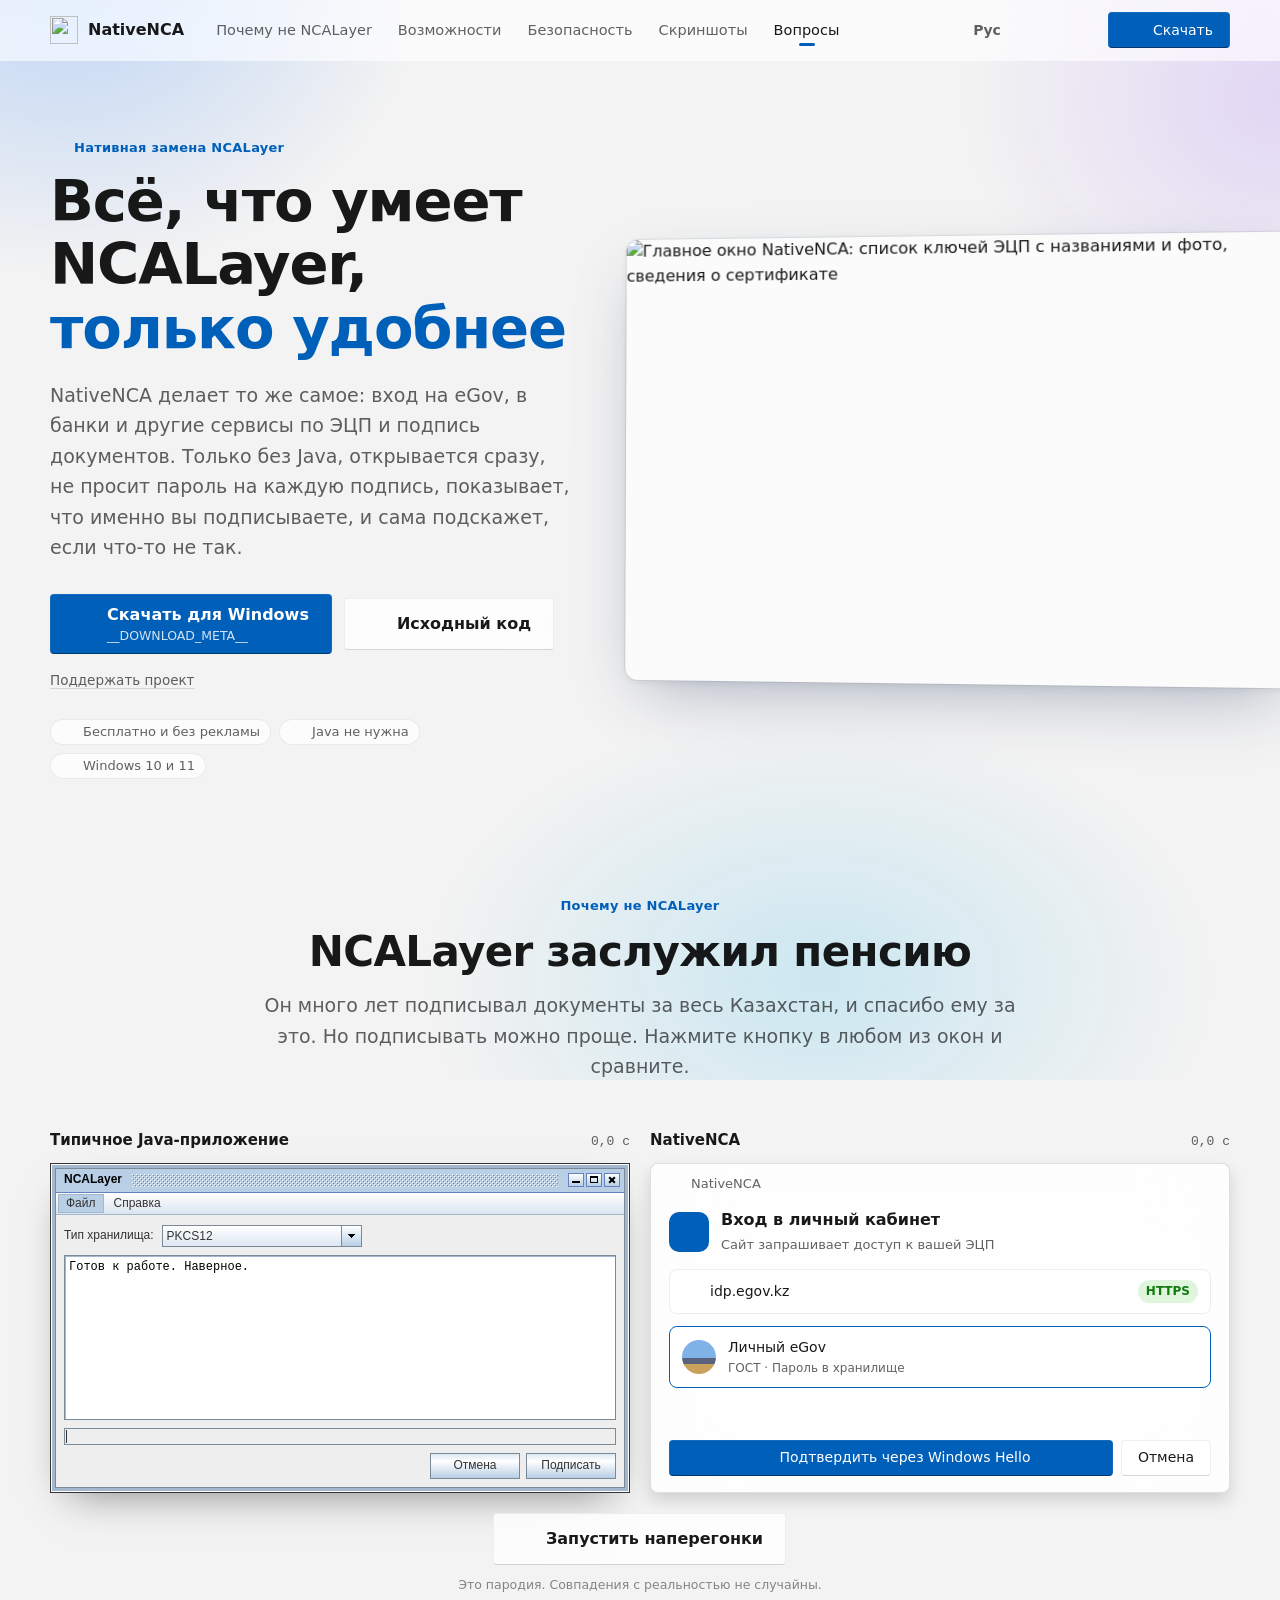
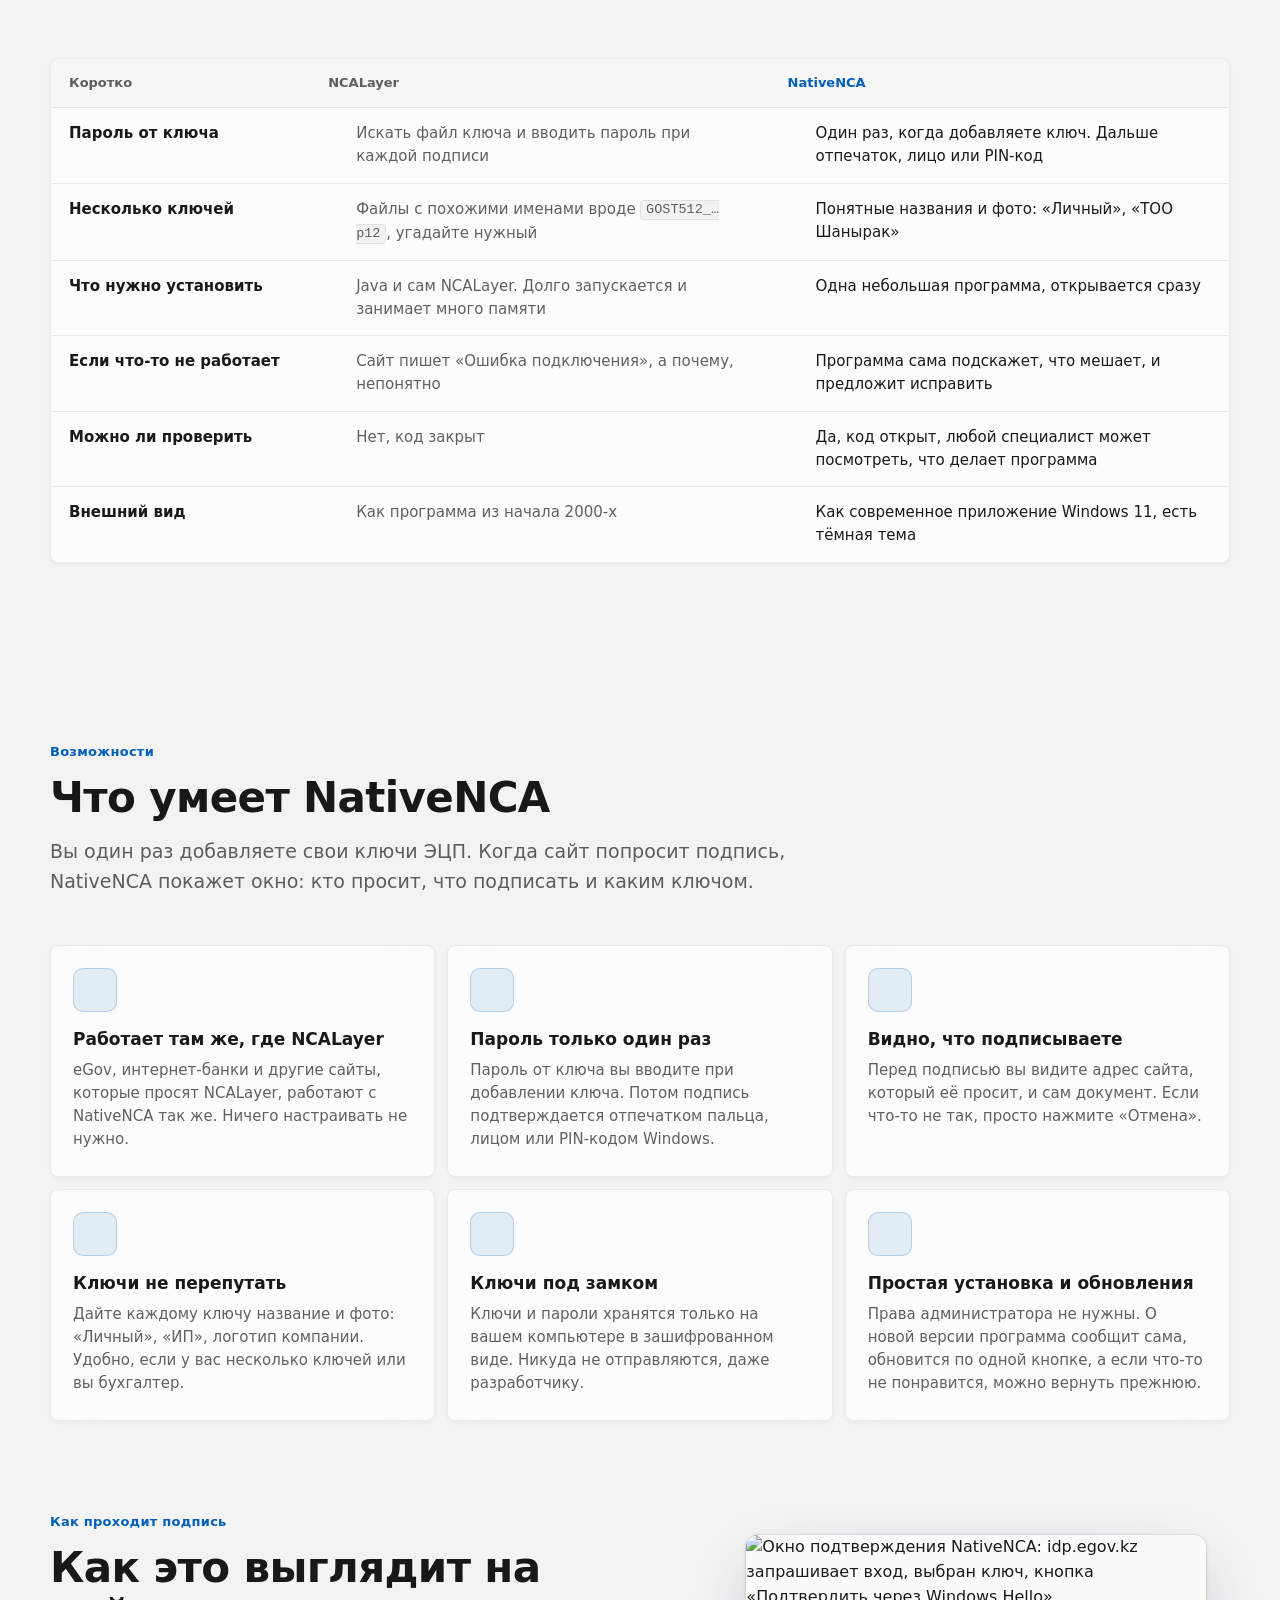
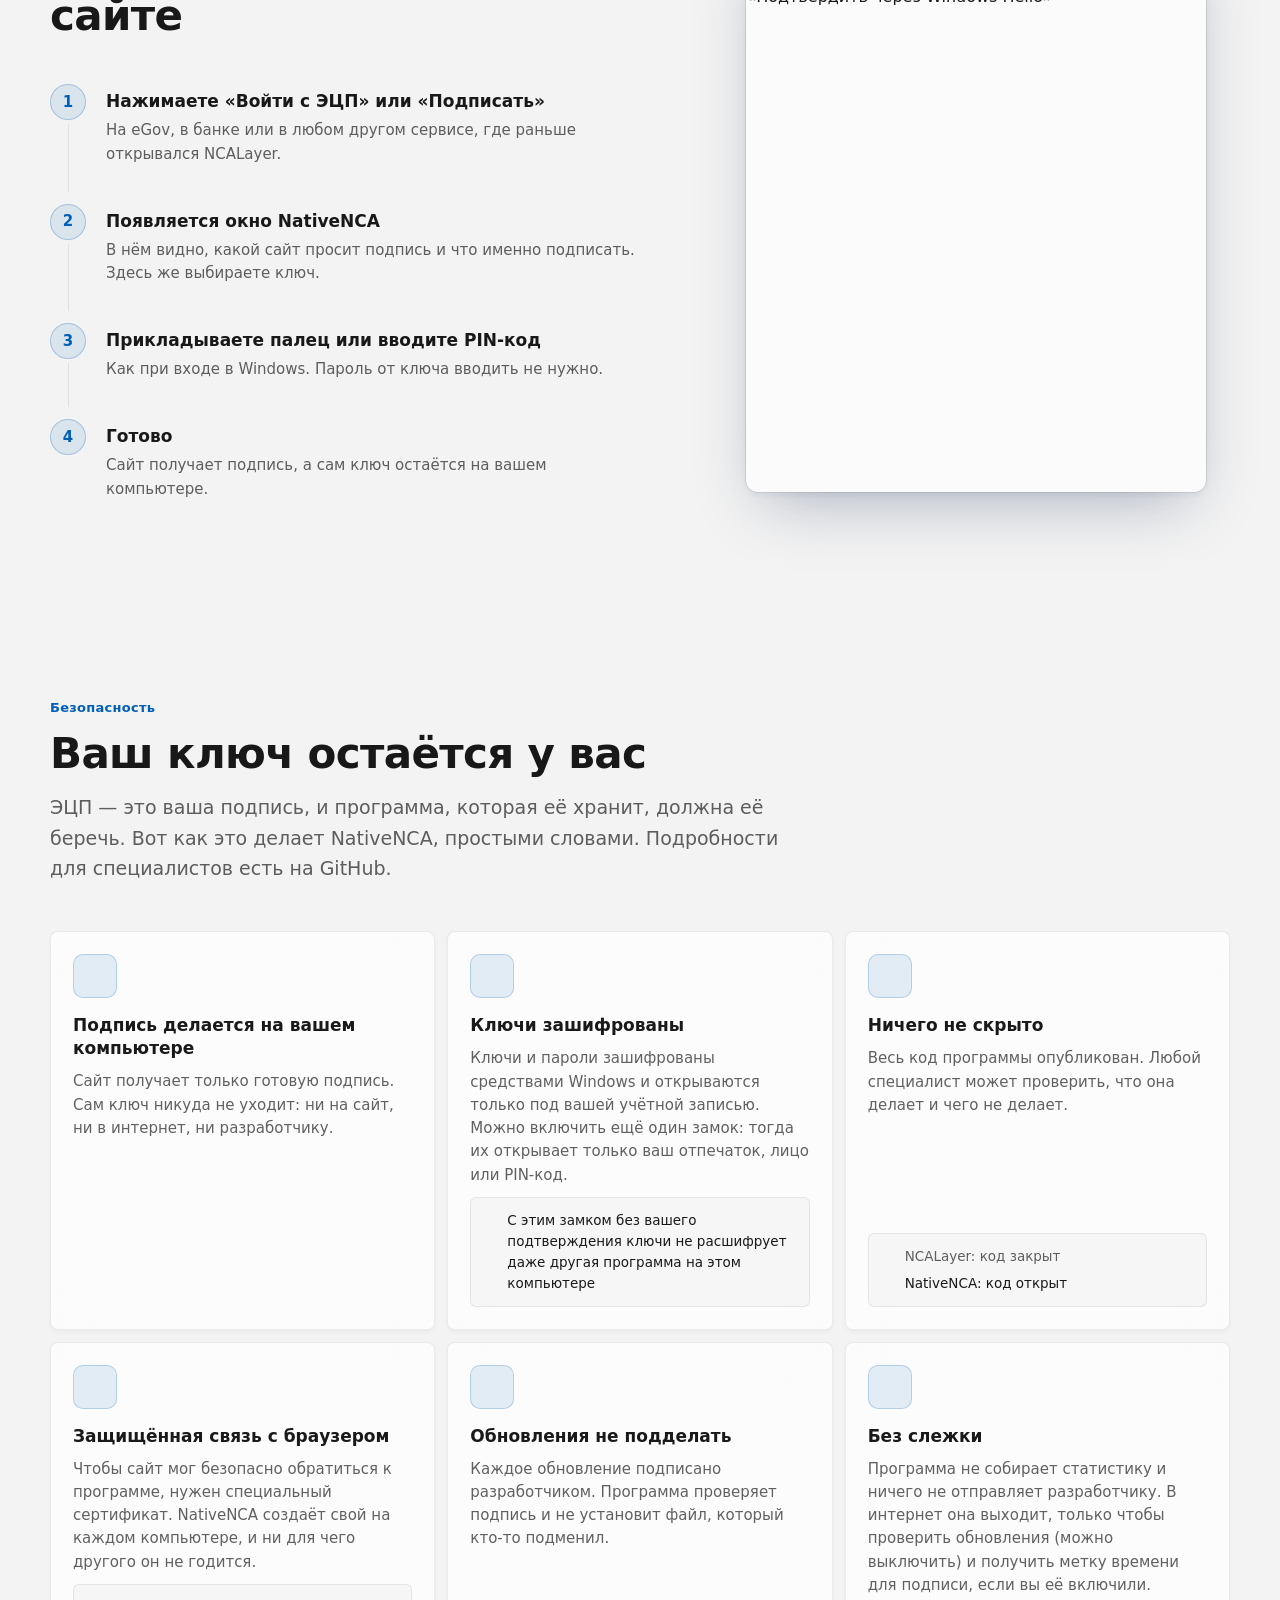
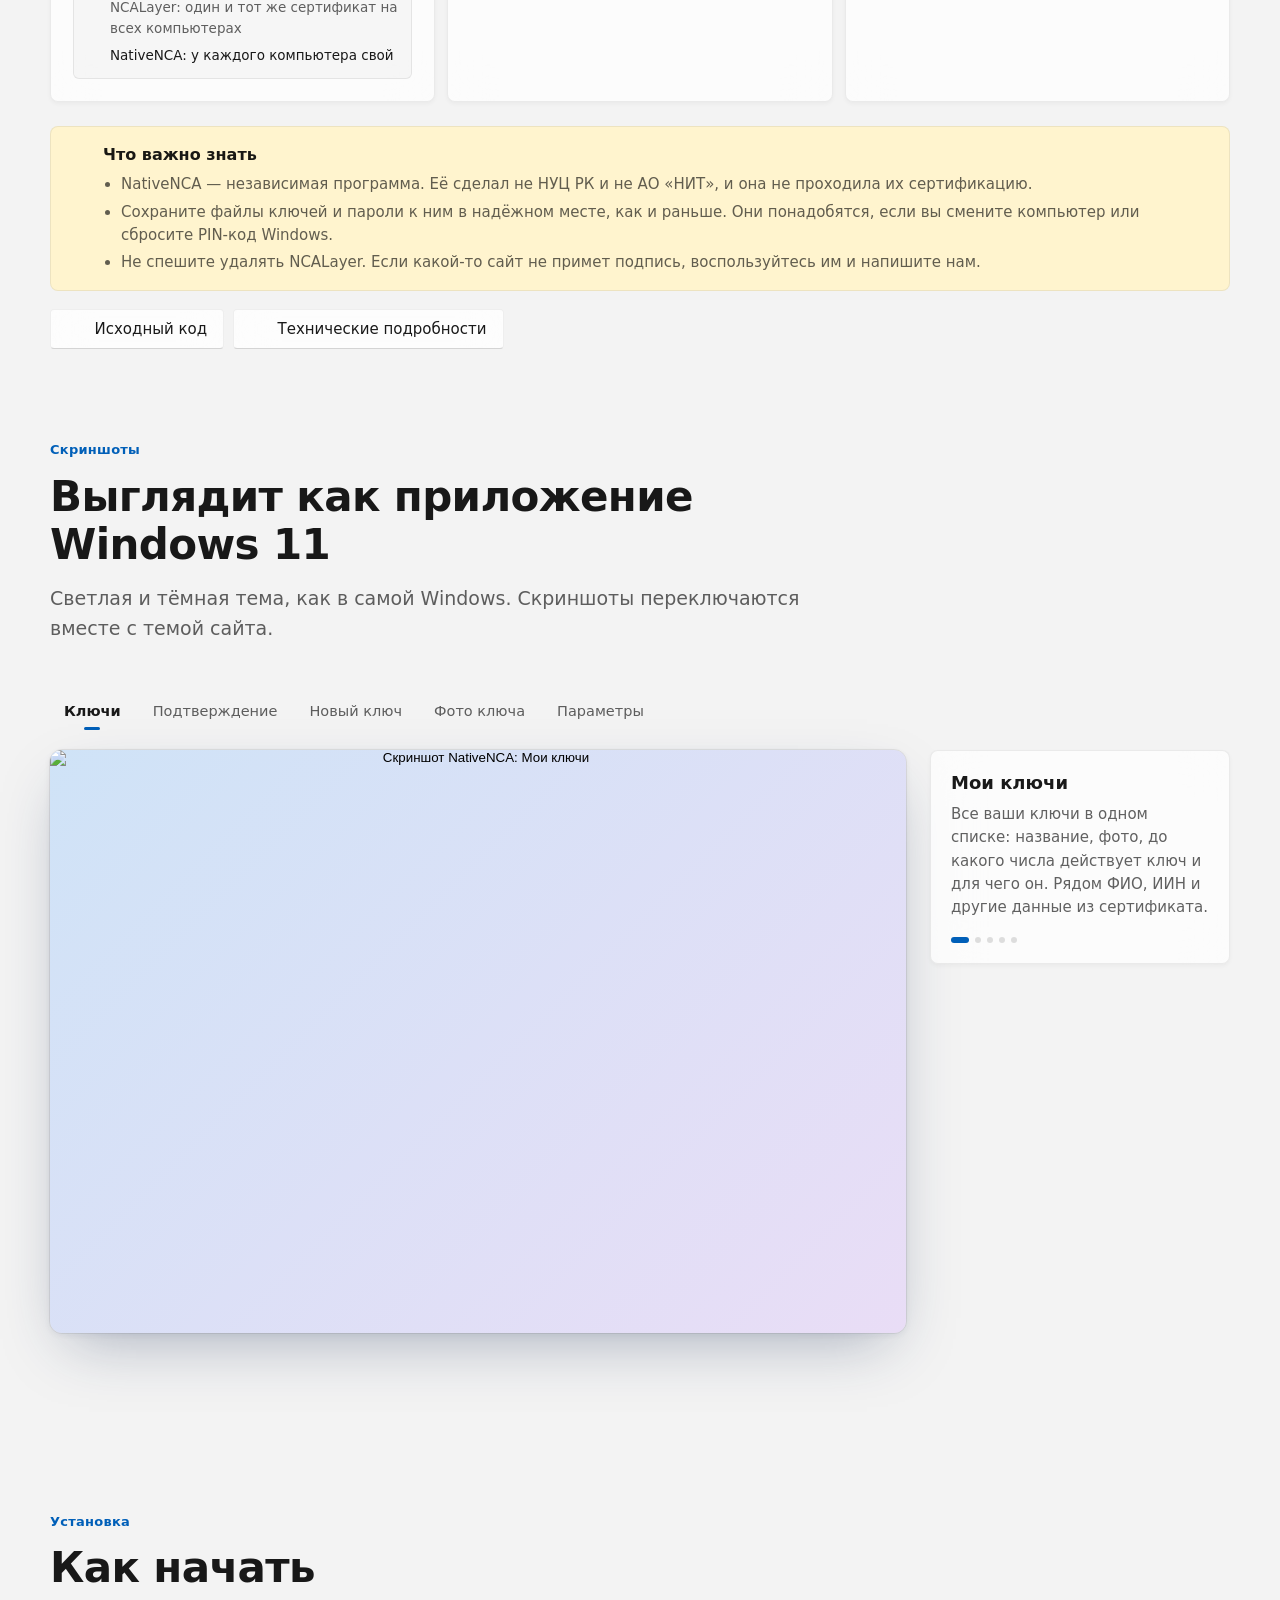
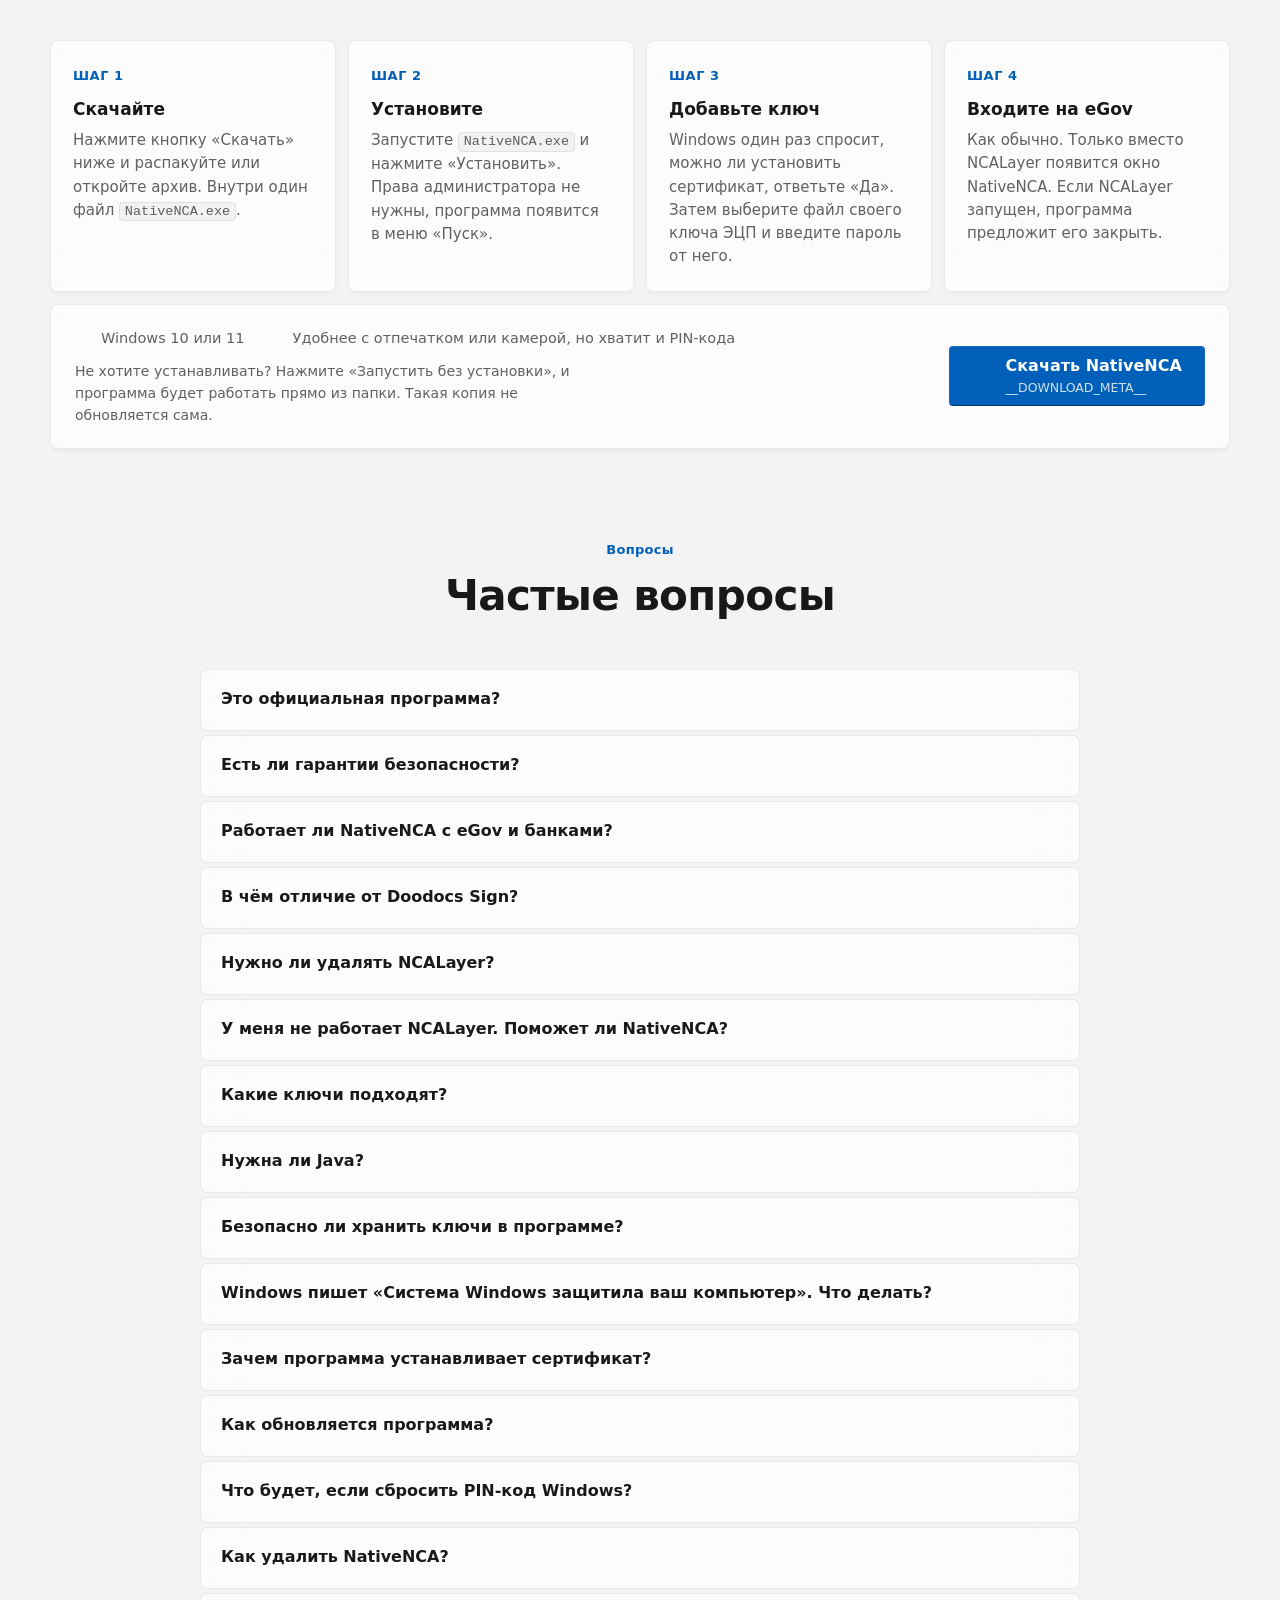
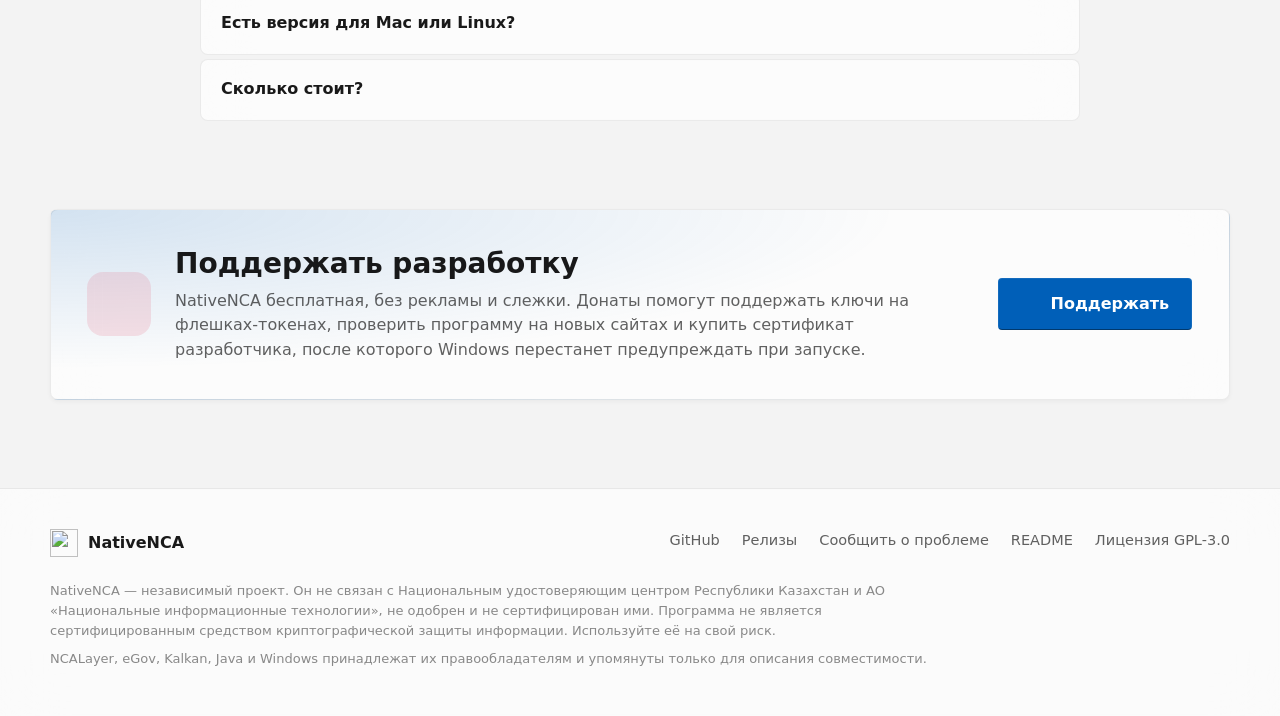
==== commit 49c421f4: "Site: refactor FAQ texts" ====
--- a/site/index.html
+++ b/site/index.html
@@ -496,12 +496,20 @@
         <div class="exp-body"><p>Нет. NativeNCA сделал независимый разработчик, не НУЦ РК и не АО «Национальные информационные технологии», и их сертификацию программа не проходила. Сайты разницы не замечают: они общаются с NativeNCA так же, как с NCALayer, а подпись получается вашим собственным ключом ЭЦП.</p></div>
       </details>
       <details class="expander">
+        <summary>Есть ли гарантии безопасности?<span class="chev"><svg class="icon" aria-hidden="true"><use href="#i-chevron"/></svg></span></summary>
+        <div class="exp-body"><p>Исходный код проекта полностью открыт на GitHub, и любой желающий или независимый специалист может проверить его до единой строчки. В программе нет скрытых сетевых запросов и телеметрии, а ключи шифруются локально средствами Windows (DPAPI и Windows Hello).</p><p>Кроме того, обновления никогда не ставятся втихую: NativeNCA обновляется строго по вашему подтверждению, а каждый релиз имеет криптографическую подпись. Незаметно внедрить вредоносный код или утащить ключи невозможно.</p></div>
+      </details>
+      <details class="expander">
         <summary>Работает ли NativeNCA с eGov и банками?<span class="chev"><svg class="icon" aria-hidden="true"><use href="#i-chevron"/></svg></span></summary>
         <div class="exp-body"><p>Да. Вход по ЭЦП и подпись документов работают так же, как с NCALayer. Если какой-то сайт всё же не принял подпись, напишите нам на <a href="https://github.com/northbound-oss/NativeNCA/issues">GitHub</a> и пока воспользуйтесь NCALayer.</p></div>
       </details>
       <details class="expander">
+        <summary>В чём отличие от Doodocs Sign?<span class="chev"><svg class="icon" aria-hidden="true"><use href="#i-chevron"/></svg></span></summary>
+        <div class="exp-body"><p>Хотя Doodocs Sign также пытается заменять NCALayer, на практике на многих сайтах и государственных порталах он попросту не работает или выдаёт ошибки. Кроме того, у Doodocs закрытый исходный код: невозможно проверить, как именно приложение обрабатывает ваши ключи ЭЦП, а это заведомо несёт гораздо больше рисков для безопасности. Единственное его преимущество — поддержка macOS.</p><p>NativeNCA полностью воспроизводит официальный протокол NCALayer, стабильно работает на сайтах из коробки, а открытый исходный код гарантирует сохранность ваших ключей.</p></div>
+      </details>
+      <details class="expander">
         <summary>Нужно ли удалять NCALayer?<span class="chev"><svg class="icon" aria-hidden="true"><use href="#i-chevron"/></svg></span></summary>
-        <div class="exp-body"><p>Нет, пусть остаётся. Но работать одновременно они не могут, поэтому NativeNCA предложит закрыть NCALayer и не запускать его вместе с Windows. Вернуть NCALayer можно в любой момент.</p></div>
+        <div class="exp-body"><p>Не обязательно. Но работать одновременно они не могут, поэтому NativeNCA предложит закрыть NCALayer и не запускать его вместе с Windows. Вернуть NCALayer можно в любой момент.</p></div>
       </details>
       <details class="expander">
         <summary>У меня не работает NCALayer. Поможет ли NativeNCA?<span class="chev"><svg class="icon" aria-hidden="true"><use href="#i-chevron"/></svg></span></summary>
@@ -541,7 +549,7 @@
       </details>
       <details class="expander">
         <summary>Есть версия для Mac или Linux?<span class="chev"><svg class="icon" aria-hidden="true"><use href="#i-chevron"/></svg></span></summary>
-        <div class="exp-body"><p>Нет, NativeNCA работает только в Windows 10 и 11.</p></div>
+        <div class="exp-body"><p>Нет, NativeNCA работает только в Windows 10 и 11. Планируется версия для Linux в ближайшем будущем.</p></div>
       </details>
       <details class="expander">
         <summary>Сколько стоит?<span class="chev"><svg class="icon" aria-hidden="true"><use href="#i-chevron"/></svg></span></summary>
